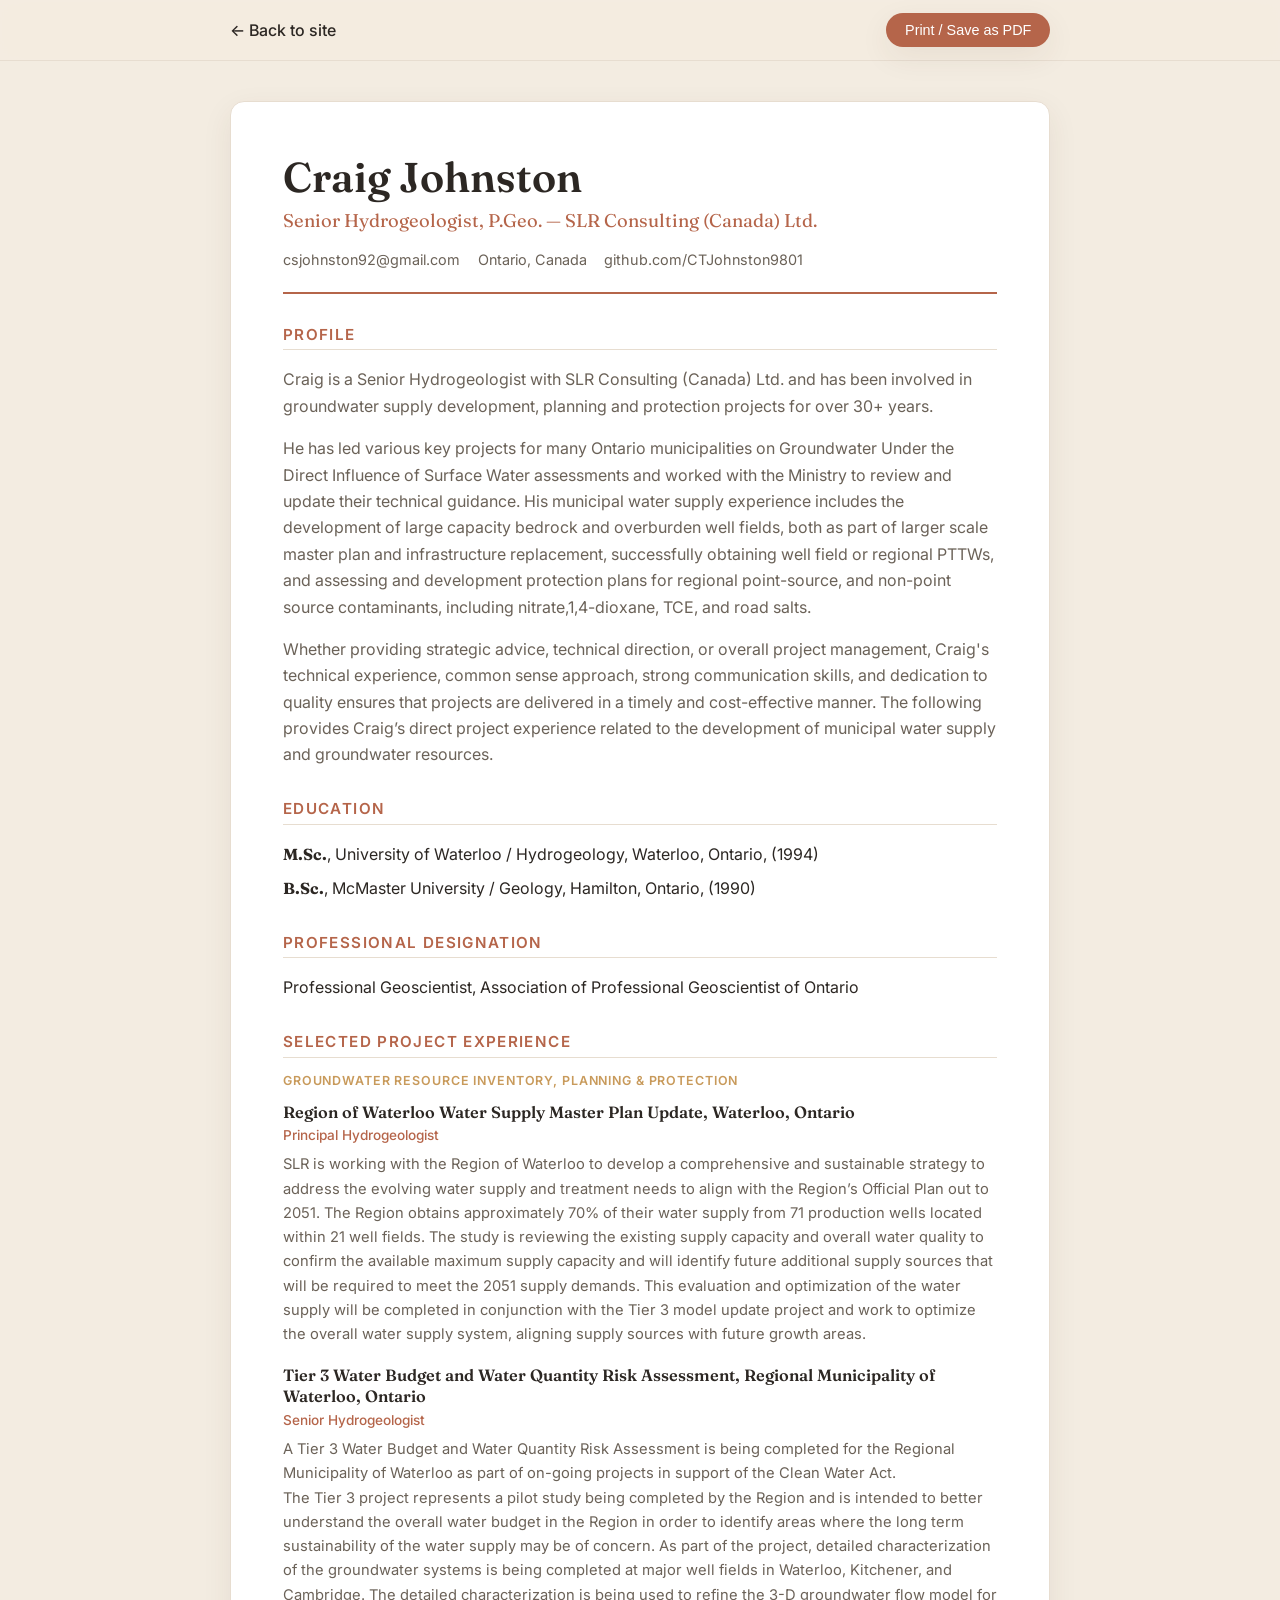
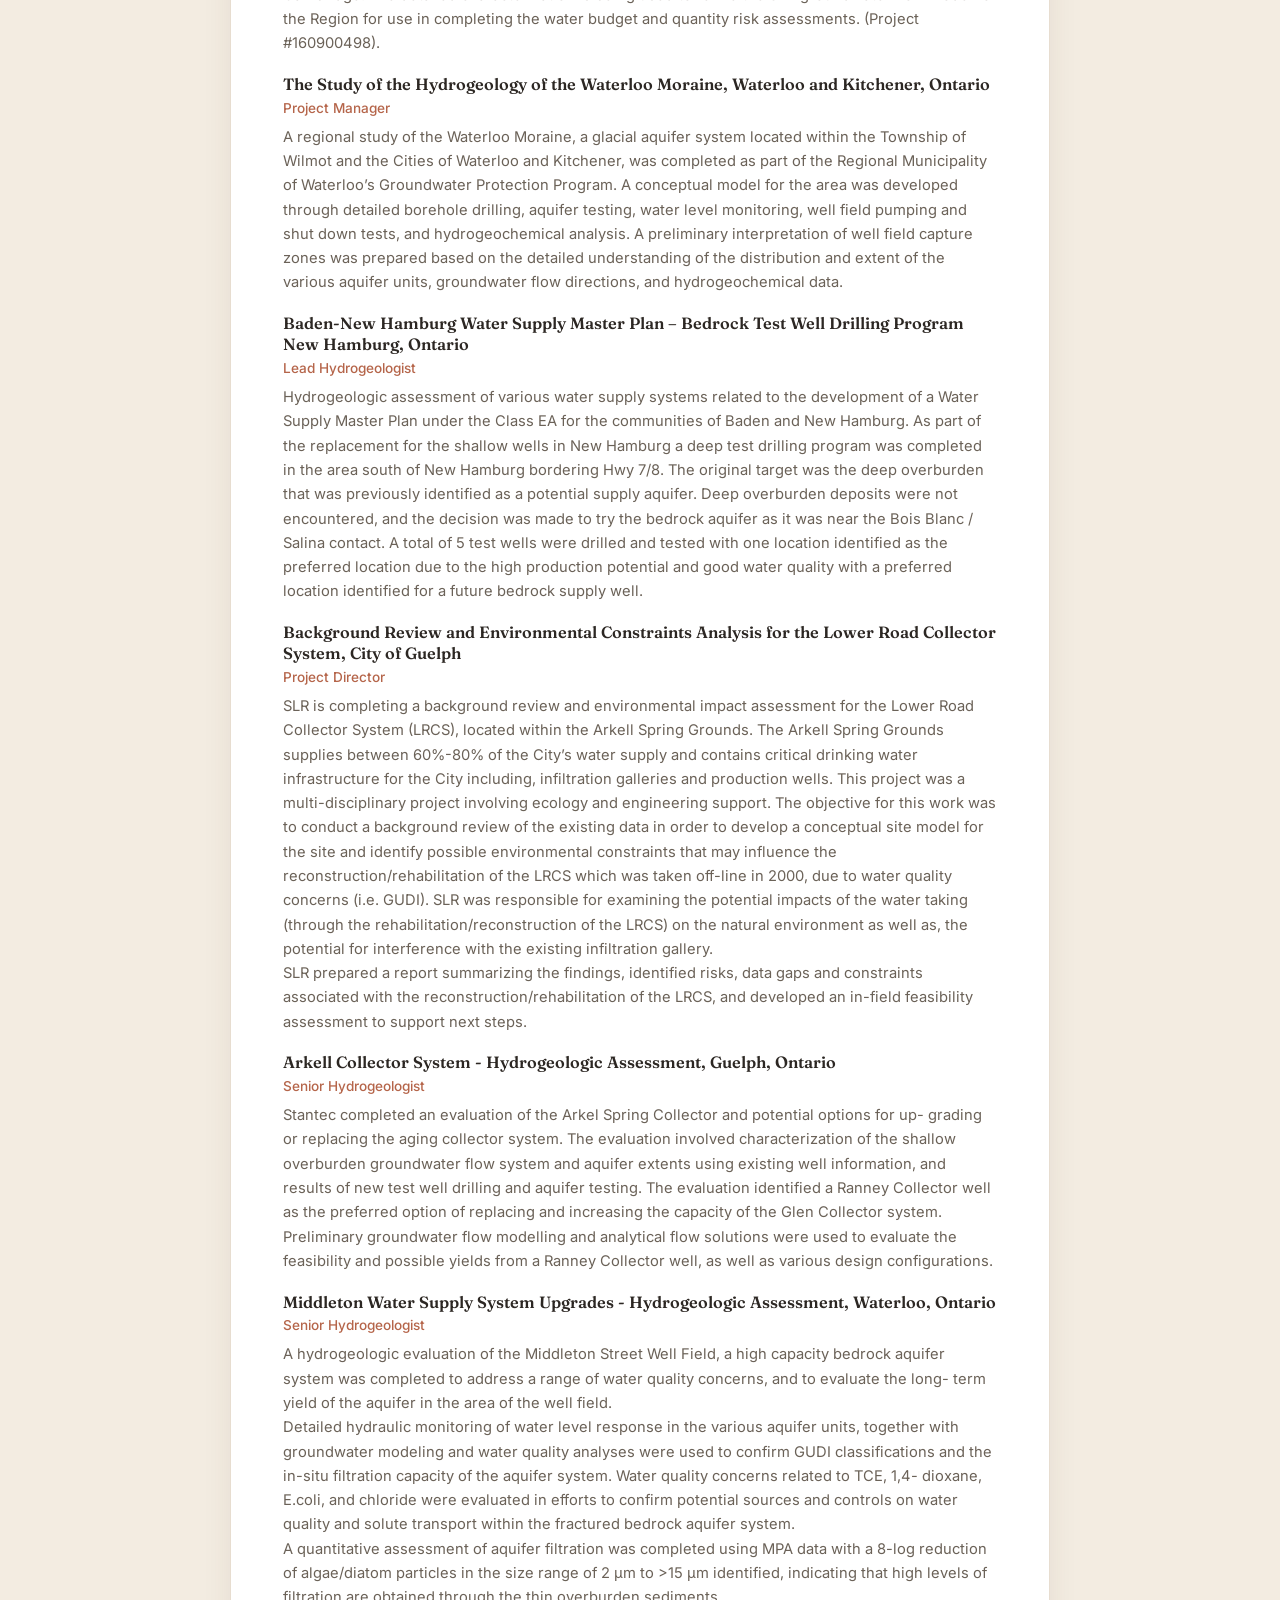
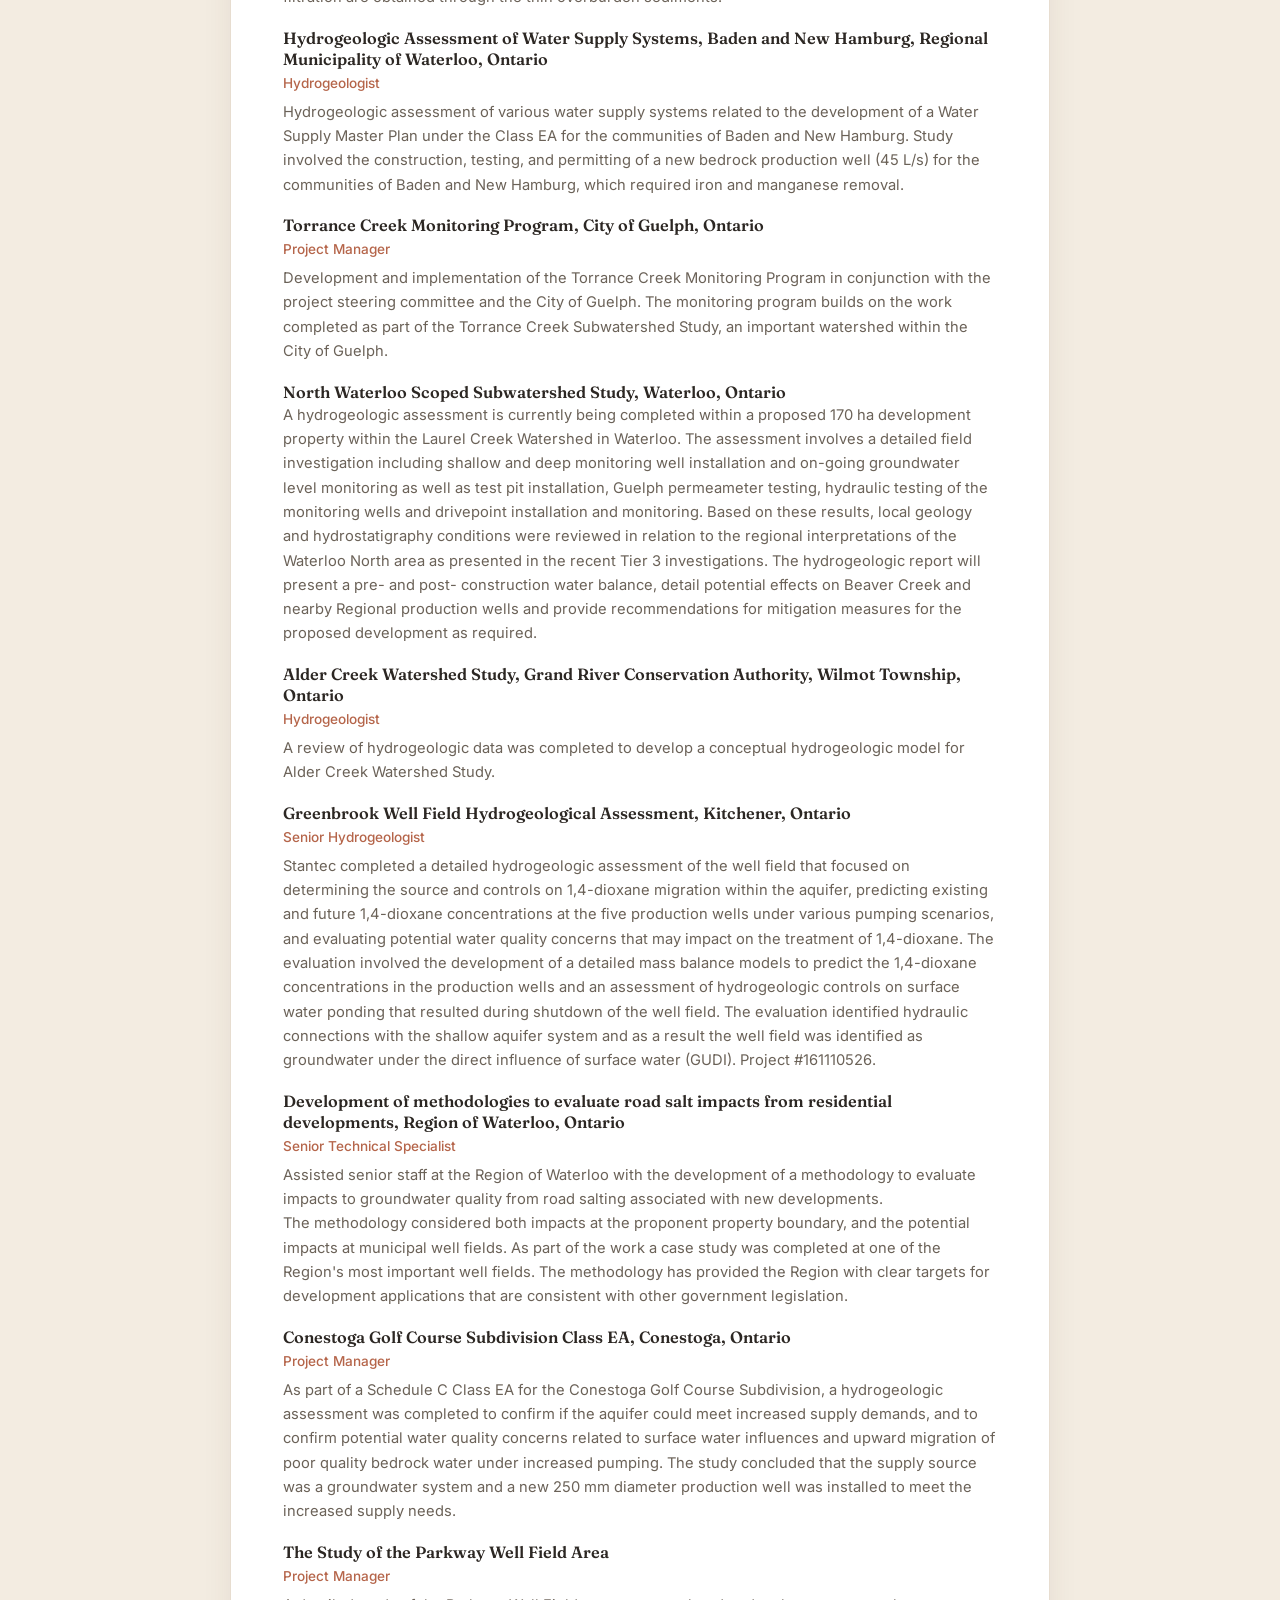
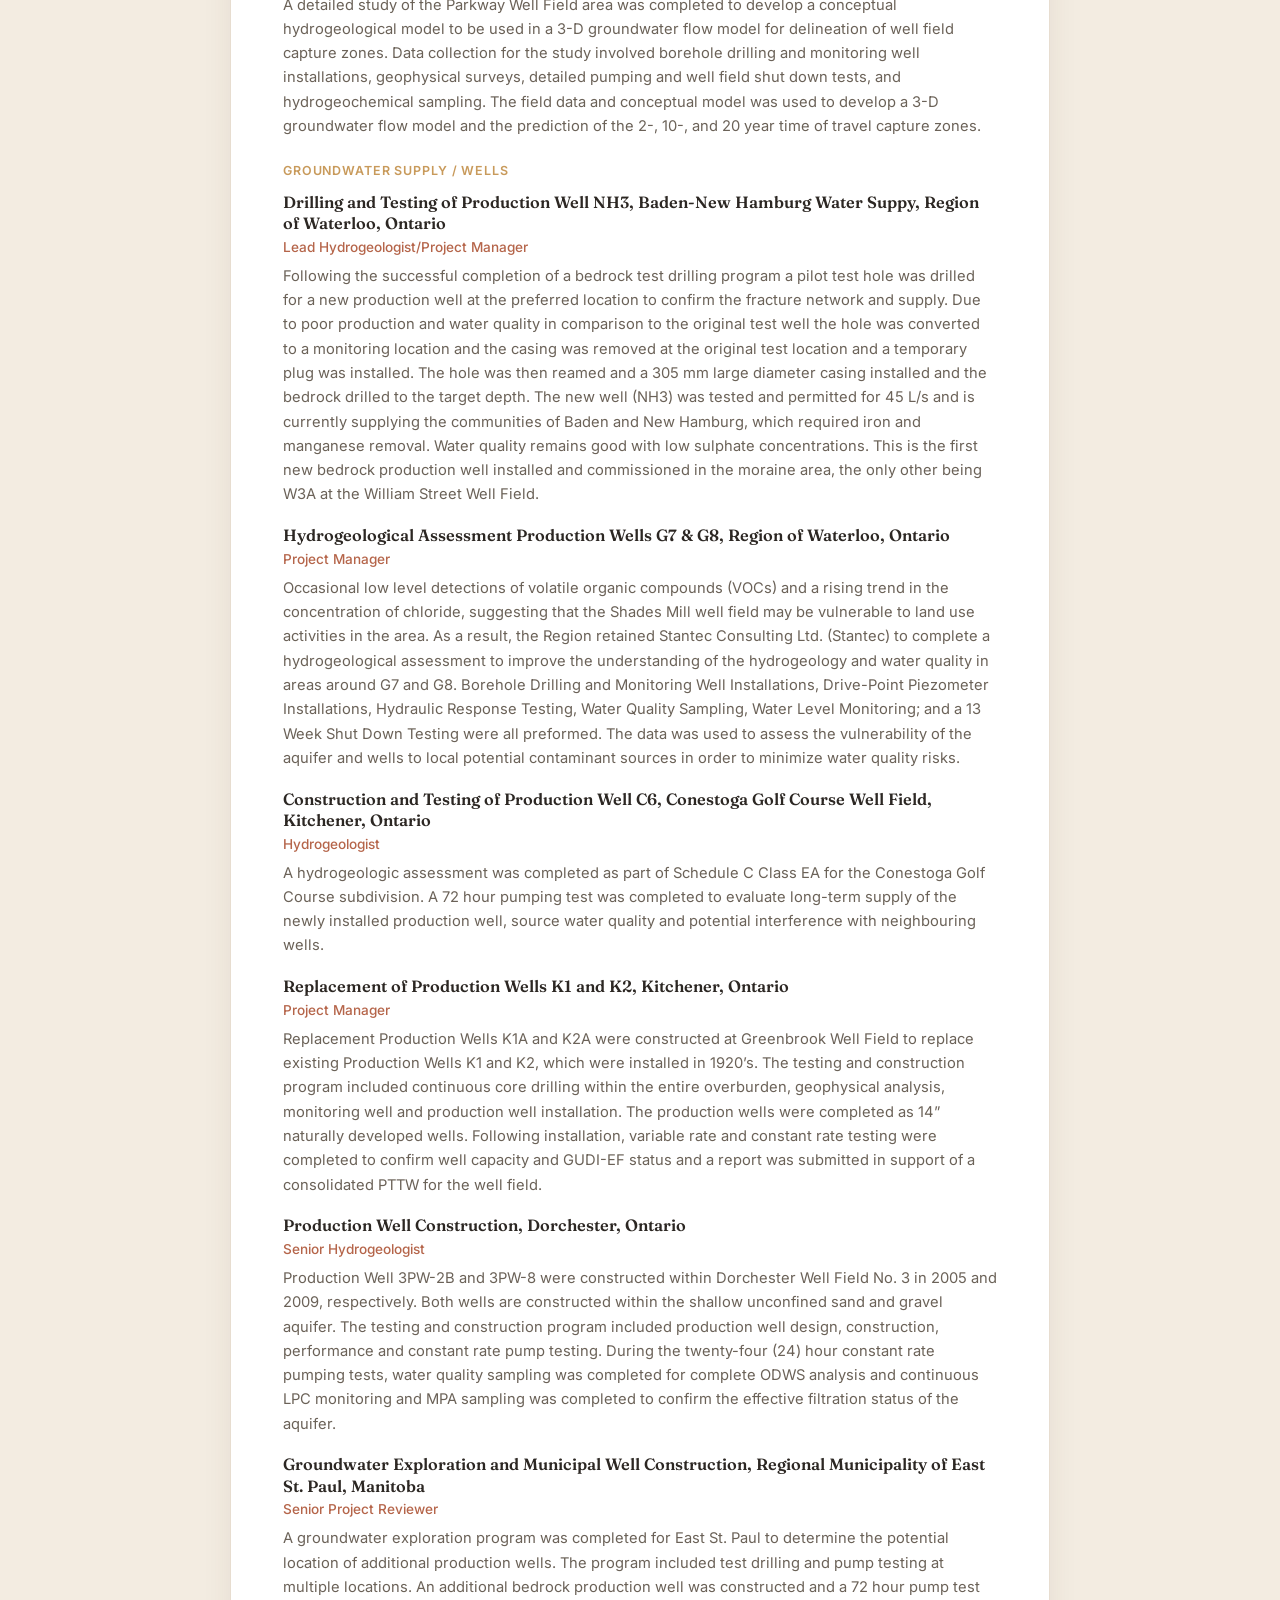
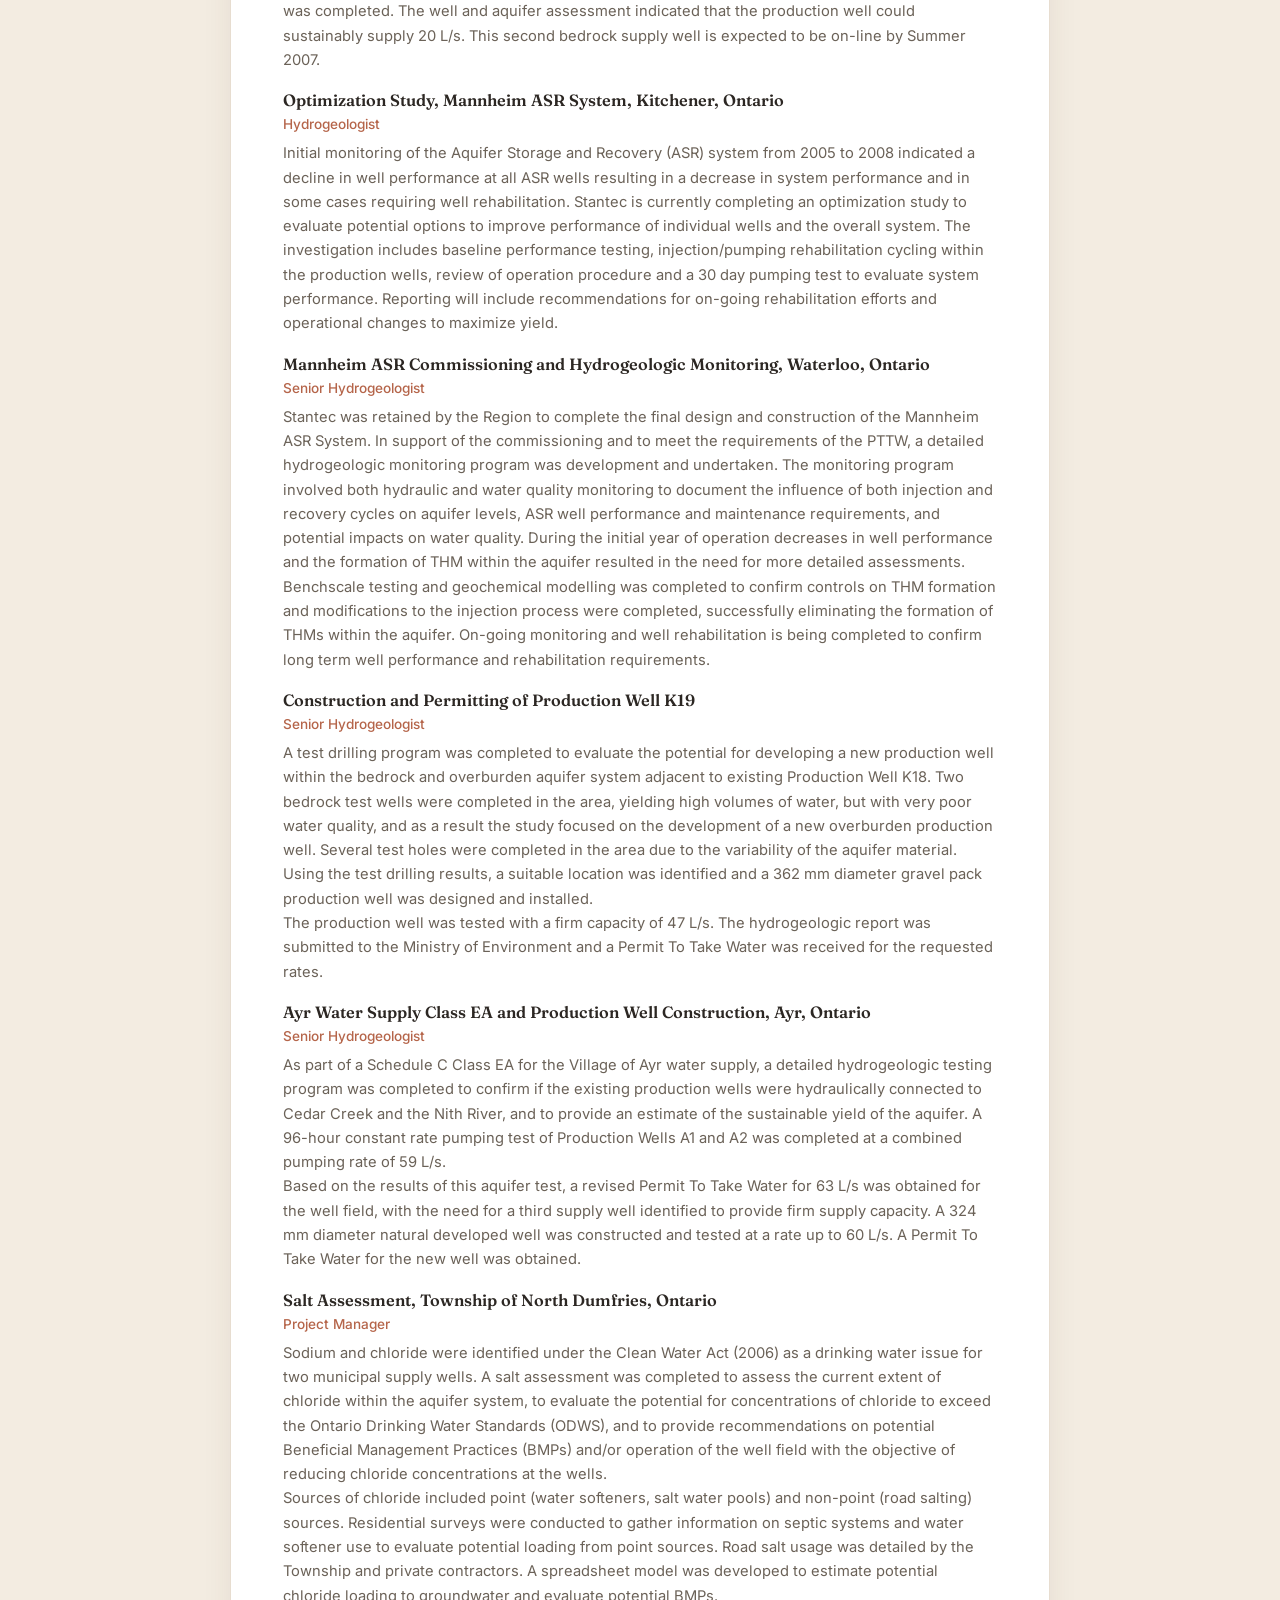
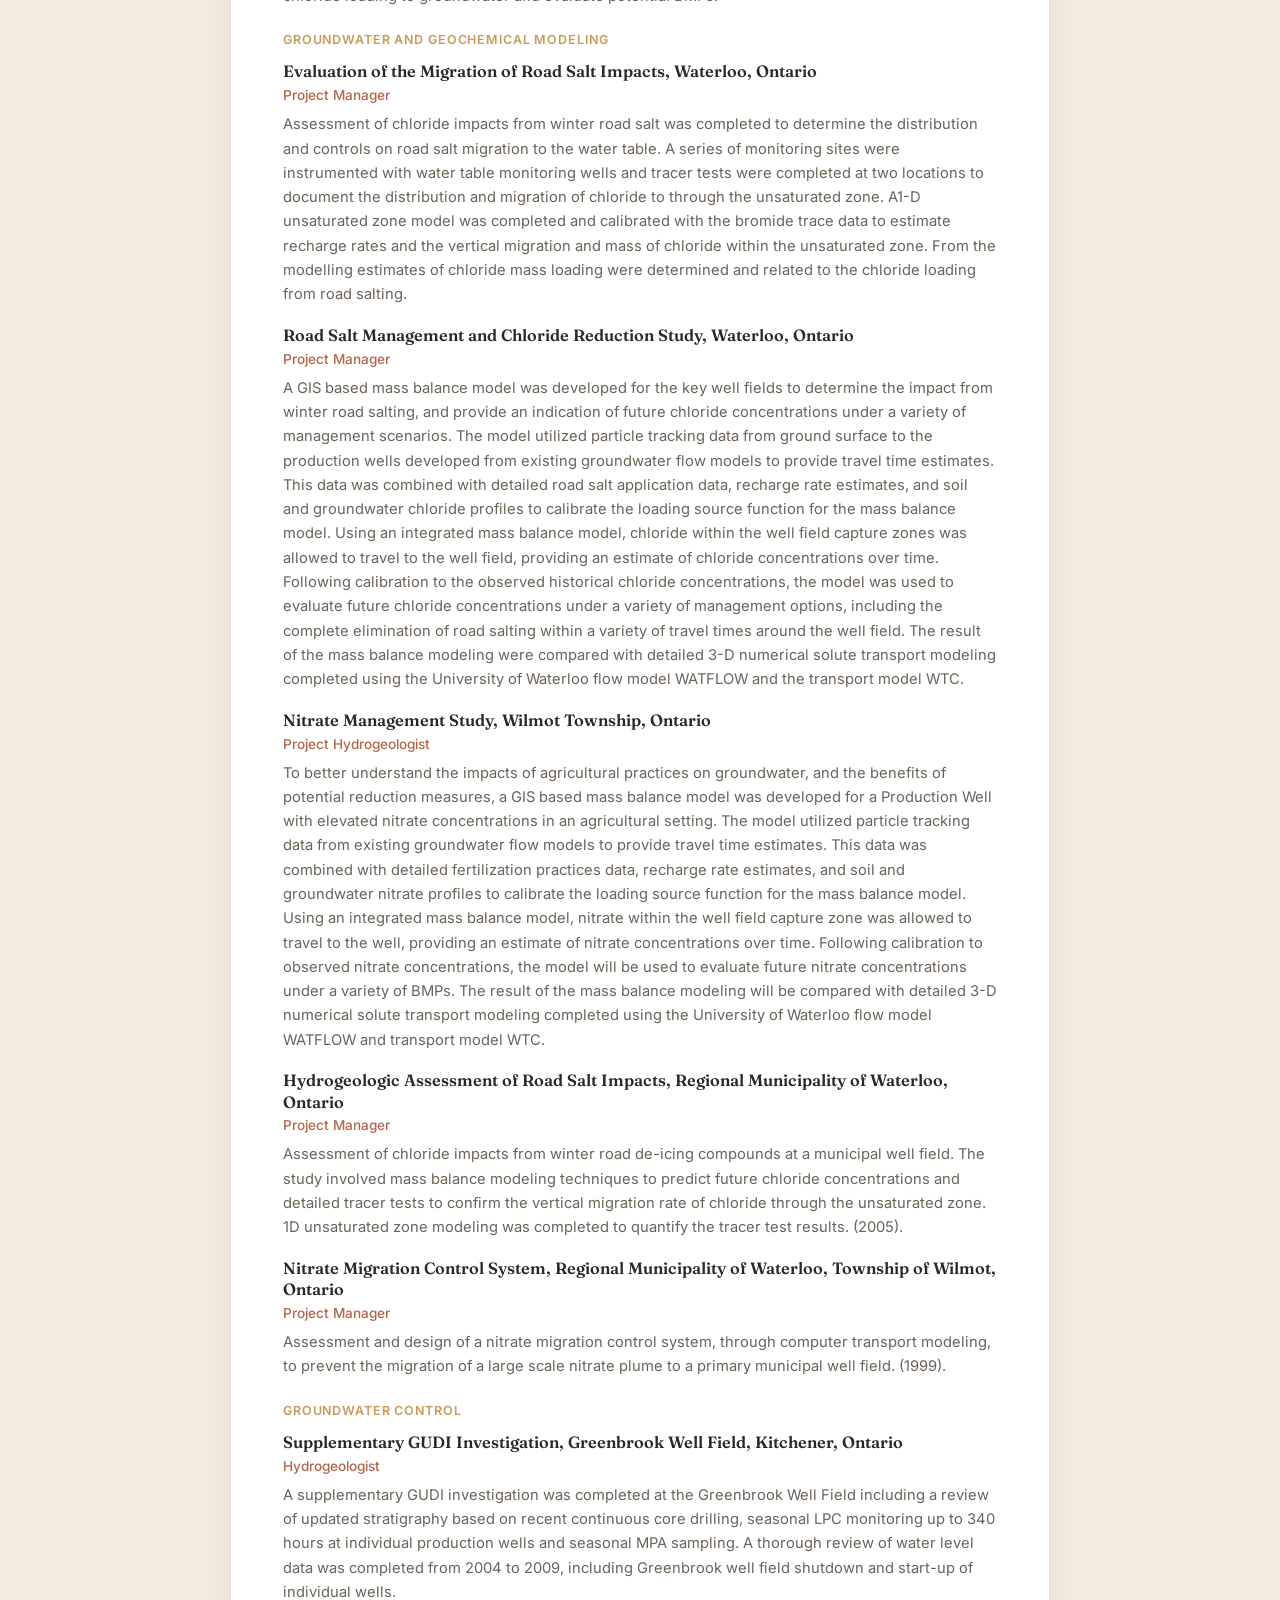
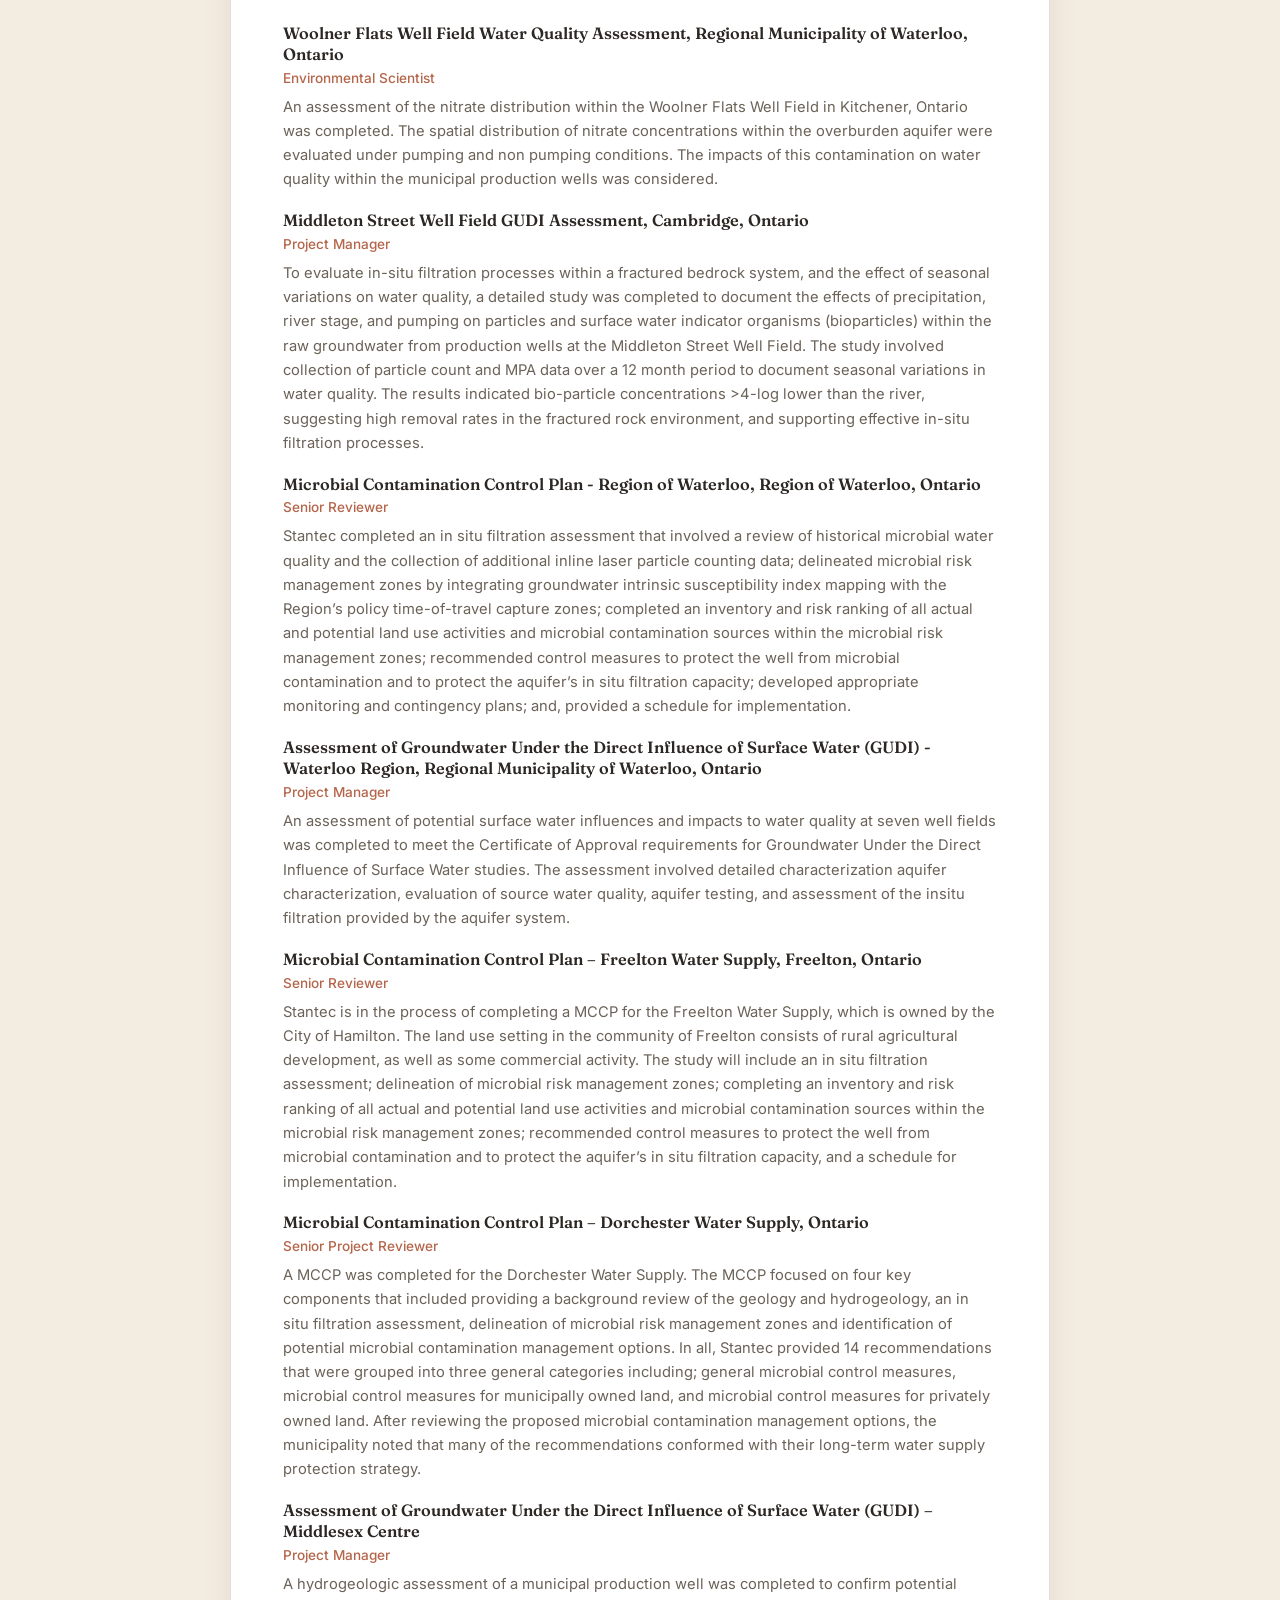
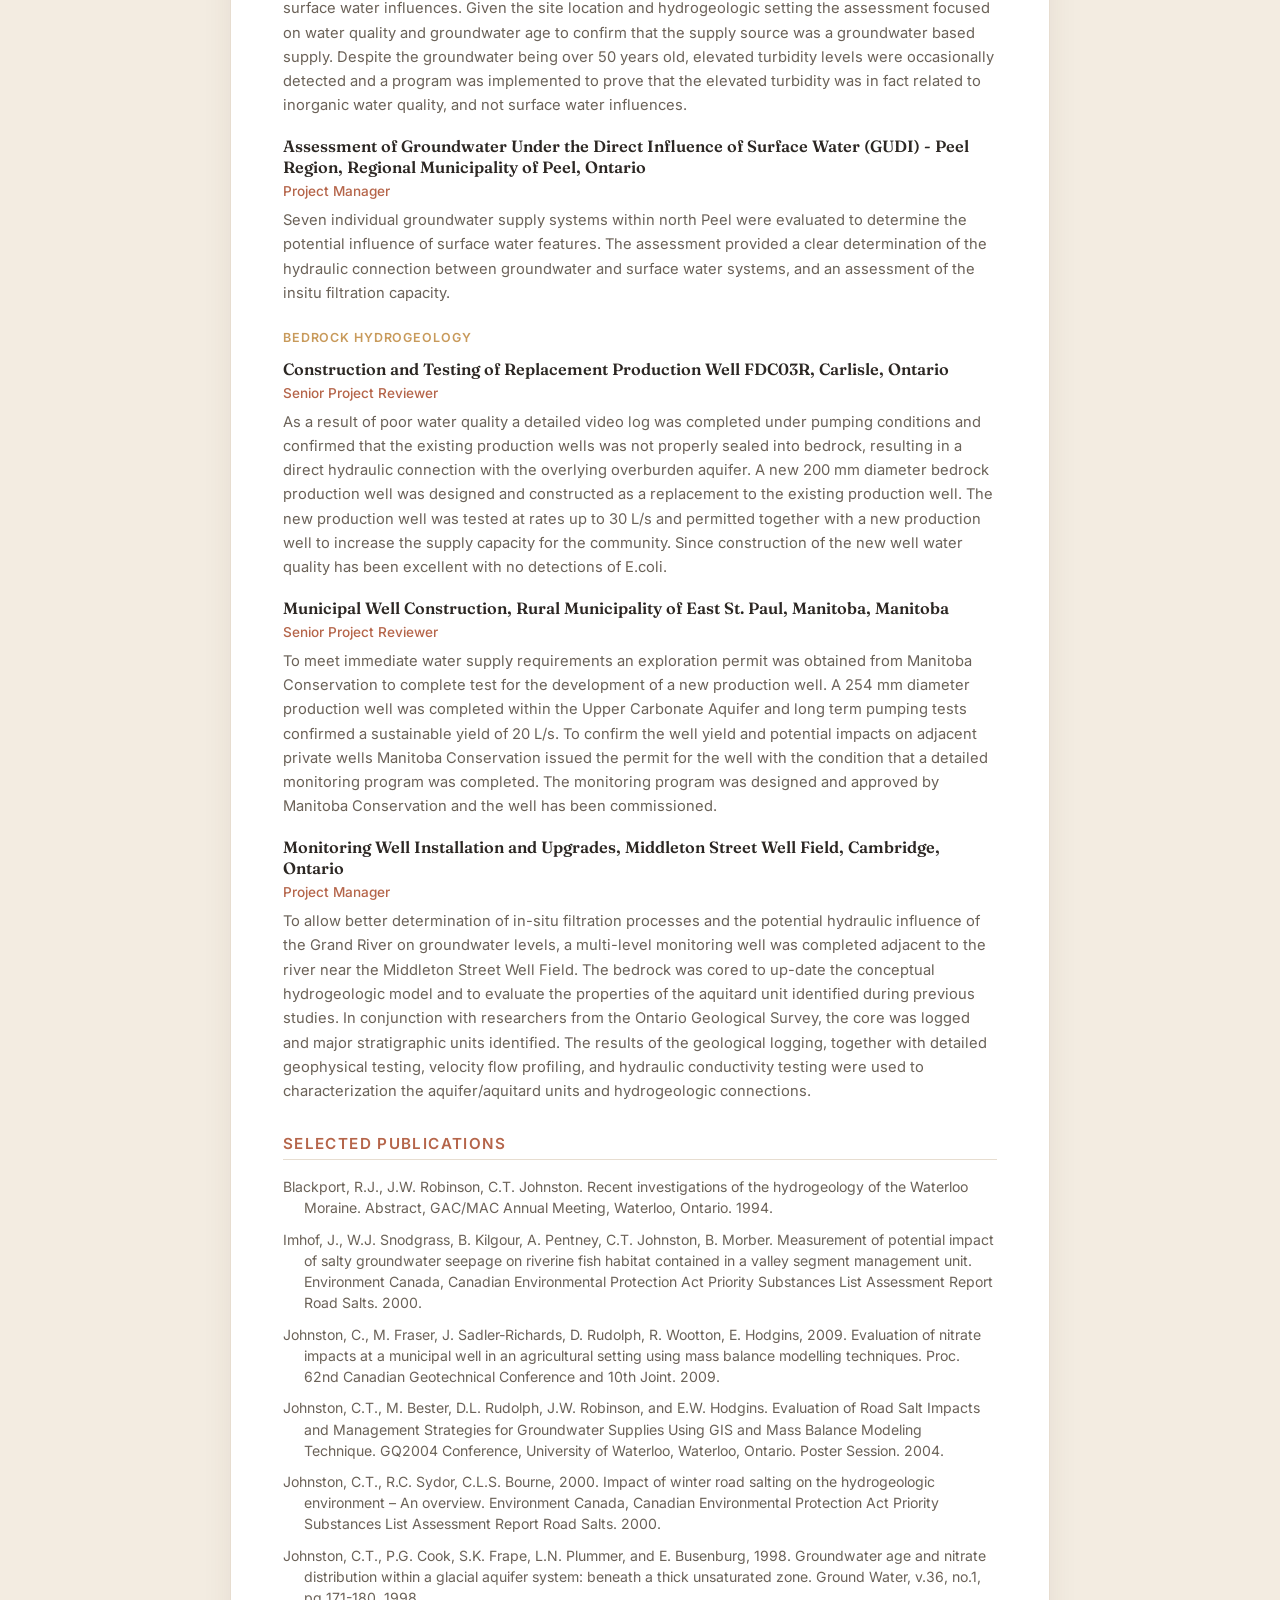
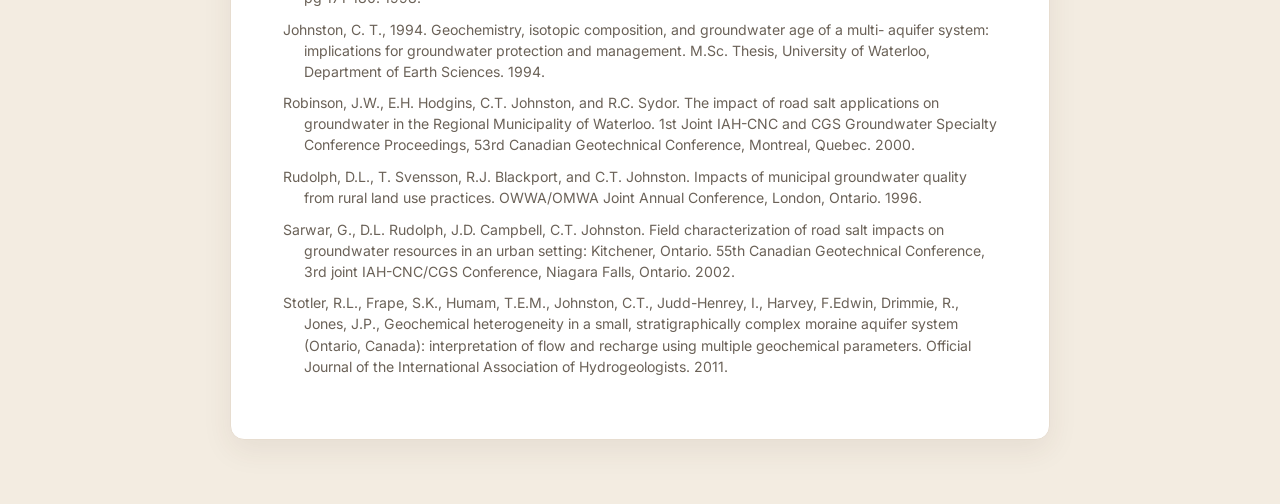
==== resume.html @ 78db6467 "Add styled résumé page and populate real CV content - Generate resume.html from CV (43 projects, edu" ====
<!DOCTYPE html>
<html lang="en">
<head>
  <meta charset="UTF-8" />
  <meta name="viewport" content="width=device-width, initial-scale=1.0" />
  <title>Craig Johnston — Résumé</title>
  <meta name="description" content="Résumé of Craig Johnston, Senior Hydrogeologist (P.Geo.) at SLR Consulting (Canada) Ltd." />
  <link rel="icon" href="favicon.svg" type="image/svg+xml" />
  <link rel="preconnect" href="https://fonts.googleapis.com" />
  <link rel="preconnect" href="https://fonts.gstatic.com" crossorigin />
  <link href="https://fonts.googleapis.com/css2?family=Fraunces:opsz,wght@9..144,400;9..144,500;9..144,600&family=Inter:wght@400;500;600&display=swap" rel="stylesheet" />
  <link rel="stylesheet" href="styles.css" />
  <link rel="stylesheet" href="resume.css" />
</head>
<body>
  <div class="toolbar no-print">
    <div class="container">
      <a href="index.html" class="back">&larr; Back to site</a>
      <button class="btn btn-primary btn-sm" onclick="window.print()">Print / Save as PDF</button>
    </div>
  </div>

  <article class="resume">
    <header class="resume-header">
      <h1>Craig Johnston</h1>
      <p class="resume-title">Senior Hydrogeologist, P.Geo. — SLR Consulting (Canada) Ltd.</p>
      <p class="resume-contact">
        <a href="mailto:csjohnston92@gmail.com">csjohnston92@gmail.com</a>
        <span>Ontario, Canada</span>
        <a href="https://github.com/CTJohnston9801" target="_blank" rel="noopener">github.com/CTJohnston9801</a>
      </p>
    </header>
    <section class="summary">
      <h2>Profile</h2>
      <p>Craig is a Senior Hydrogeologist with SLR Consulting (Canada) Ltd. and has been involved in groundwater supply development, planning and protection projects for over 30+ years.</p>
      <p>He has led various key projects for many Ontario municipalities on Groundwater Under the Direct Influence of Surface Water assessments and worked with the Ministry to review and update their technical guidance. His municipal water supply experience includes the development of large capacity bedrock and overburden well fields, both as part of larger scale master plan and infrastructure replacement, successfully obtaining well field or regional PTTWs, and assessing and development protection plans for regional point-source, and non-point source contaminants, including nitrate,1,4-dioxane, TCE, and road salts.</p>
      <p>Whether providing strategic advice, technical direction, or overall project management, Craig&#x27;s technical experience, common sense approach, strong communication skills, and dedication to quality ensures that projects are delivered in a timely and cost-effective manner. The following provides Craig’s direct project experience related to the development of municipal water supply and groundwater resources.</p>
    </section>
    <section class="education">
      <h2>Education</h2>
      <p class="edu-item"><strong>M.Sc.</strong>, University of Waterloo / Hydrogeology, Waterloo, Ontario, (1994)</p>
      <p class="edu-item"><strong>B.Sc.</strong>, McMaster University / Geology, Hamilton, Ontario, (1990)</p>
    </section>
    <section class="memberships">
      <h2>Professional Designation</h2>
      <p class="edu-item">Professional Geoscientist, Association of Professional Geoscientist of Ontario</p>
    </section>
    <section class="experience">
      <h2>Selected Project Experience</h2>
      <div class="proj-group">
        <h3>Groundwater Resource Inventory, Planning &amp; Protection</h3>
        <div class="project">
          <h4>Region of Waterloo Water Supply Master Plan Update, Waterloo, Ontario</h4>
          <p class="role">Principal Hydrogeologist</p>
          <p>SLR is working with the Region of Waterloo to develop a comprehensive and sustainable strategy to address the evolving water supply and treatment needs to align with the Region’s Official Plan out to 2051. The Region obtains approximately 70% of their water supply from 71 production wells located within 21 well fields. The study is reviewing the existing supply capacity and overall water quality to confirm the available maximum supply capacity and will identify future additional supply sources that will be required to meet the 2051 supply demands. This evaluation and optimization of the water supply will be completed in conjunction with the Tier 3 model update project and work to optimize the overall water supply system, aligning supply sources with future growth areas.</p>
        </div>
        <div class="project">
          <h4>Tier 3 Water Budget and Water Quantity Risk Assessment, Regional Municipality of Waterloo, Ontario</h4>
          <p class="role">Senior Hydrogeologist</p>
          <p>A Tier 3 Water Budget and Water Quantity Risk Assessment is being completed for the Regional Municipality of Waterloo as part of on-going projects in support of the Clean Water Act.</p>
          <p>The Tier 3 project represents a pilot study being completed by the Region and is intended to better understand the overall water budget in the Region in order to identify areas where the long term sustainability of the water supply may be of concern. As part of the project, detailed characterization of the groundwater systems is being completed at major well fields in Waterloo, Kitchener, and Cambridge. The detailed characterization is being used to refine the 3-D groundwater flow model for the Region for use in completing the water budget and quantity risk assessments. (Project #160900498).</p>
        </div>
        <div class="project">
          <h4>The Study of the Hydrogeology of the Waterloo Moraine, Waterloo and Kitchener, Ontario</h4>
          <p class="role">Project Manager</p>
          <p>A regional study of the Waterloo Moraine, a glacial aquifer system located within the Township of Wilmot and the Cities of Waterloo and Kitchener, was completed as part of the Regional Municipality of Waterloo’s Groundwater Protection Program. A conceptual model for the area was developed through detailed borehole drilling, aquifer testing, water level monitoring, well field pumping and shut down tests, and hydrogeochemical analysis. A preliminary interpretation of well field capture zones was prepared based on the detailed understanding of the distribution and extent of the various aquifer units, groundwater flow directions, and hydrogeochemical data.</p>
        </div>
        <div class="project">
          <h4>Baden-New Hamburg Water Supply Master Plan – Bedrock Test Well Drilling Program New Hamburg, Ontario</h4>
          <p class="role">Lead Hydrogeologist</p>
          <p>Hydrogeologic assessment of various water supply systems related to the development of a Water Supply Master Plan under the Class EA for the communities of Baden and New Hamburg. As part of the replacement for the shallow wells in New Hamburg a deep test drilling program was completed in the area south of New Hamburg bordering Hwy 7/8. The original target was the deep overburden that was previously identified as a potential supply aquifer. Deep overburden deposits were not encountered, and the decision was made to try the bedrock aquifer as it was near the Bois Blanc / Salina contact. A total of 5 test wells were drilled and tested with one location identified as the preferred location due to the high production potential and good water quality with a preferred location identified for a future bedrock supply well.</p>
        </div>
        <div class="project">
          <h4>Background Review and Environmental Constraints Analysis for the Lower Road Collector System, City of Guelph</h4>
          <p class="role">Project Director</p>
          <p>SLR is completing a background review and environmental impact assessment for the Lower Road Collector System (LRCS), located within the Arkell Spring Grounds. The Arkell Spring Grounds supplies between 60%-80% of the City’s water supply and contains critical drinking water infrastructure for the City including, infiltration galleries and production wells. This project was a multi-disciplinary project involving ecology and engineering support. The objective for this work was to conduct a background review of the existing data in order to develop a conceptual site model for the site and identify possible environmental constraints that may influence the reconstruction/rehabilitation of the LRCS which was taken off-line in 2000, due to water quality concerns (i.e. GUDI). SLR was responsible for examining the potential impacts of the water taking (through the rehabilitation/reconstruction of the LRCS) on the natural environment as well as, the potential for interference with the existing infiltration gallery.</p>
          <p>SLR prepared a report summarizing the findings, identified risks, data gaps and constraints associated with the reconstruction/rehabilitation of the LRCS, and developed an in-field feasibility assessment to support next steps.</p>
        </div>
        <div class="project">
          <h4>Arkell Collector System - Hydrogeologic Assessment, Guelph, Ontario</h4>
          <p class="role">Senior Hydrogeologist</p>
          <p>Stantec completed an evaluation of the Arkel Spring Collector and potential options for up- grading or replacing the aging collector system. The evaluation involved characterization of the shallow overburden groundwater flow system and aquifer extents using existing well information, and results of new test well drilling and aquifer testing. The evaluation identified a Ranney Collector well as the preferred option of replacing and increasing the capacity of the Glen Collector system. Preliminary groundwater flow modelling and analytical flow solutions were used to evaluate the feasibility and possible yields from a Ranney Collector well, as well as various design configurations.</p>
        </div>
        <div class="project">
          <h4>Middleton Water Supply System Upgrades - Hydrogeologic Assessment, Waterloo, Ontario</h4>
          <p class="role">Senior Hydrogeologist</p>
          <p>A hydrogeologic evaluation of the Middleton Street Well Field, a high capacity bedrock aquifer system was completed to address a range of water quality concerns, and to evaluate the long- term yield of the aquifer in the area of the well field.</p>
          <p>Detailed hydraulic monitoring of water level response in the various aquifer units, together with groundwater modeling and water quality analyses were used to confirm GUDI classifications and the in-situ filtration capacity of the aquifer system. Water quality concerns related to TCE, 1,4- dioxane, E.coli, and chloride were evaluated in efforts to confirm potential sources and controls on water quality and solute transport within the fractured bedrock aquifer system.</p>
          <p>A quantitative assessment of aquifer filtration was completed using MPA data with a 8-log reduction of algae/diatom particles in the size range of 2 µm to &gt;15 µm identified, indicating that high levels of filtration are obtained through the thin overburden sediments.</p>
        </div>
        <div class="project">
          <h4>Hydrogeologic Assessment of Water Supply Systems, Baden and New Hamburg, Regional Municipality of Waterloo, Ontario</h4>
          <p class="role">Hydrogeologist</p>
          <p>Hydrogeologic assessment of various water supply systems related to the development of a Water Supply Master Plan under the Class EA for the communities of Baden and New Hamburg. Study involved the construction, testing, and permitting of a new bedrock production well (45 L/s) for the communities of Baden and New Hamburg, which required iron and manganese removal.</p>
        </div>
        <div class="project">
          <h4>Torrance Creek Monitoring Program, City of Guelph, Ontario</h4>
          <p class="role">Project Manager</p>
          <p>Development and implementation of the Torrance Creek Monitoring Program in conjunction with the project steering committee and the City of Guelph. The monitoring program builds on the work completed as part of the Torrance Creek Subwatershed Study, an important watershed within the City of Guelph.</p>
        </div>
        <div class="project">
          <h4>North Waterloo Scoped Subwatershed Study, Waterloo, Ontario</h4>
          <p>A hydrogeologic assessment is currently being completed within a proposed 170 ha development property within the Laurel Creek Watershed in Waterloo. The assessment involves a detailed field investigation including shallow and deep monitoring well installation and on-going groundwater level monitoring as well as test pit installation, Guelph permeameter testing, hydraulic testing of the monitoring wells and drivepoint installation and monitoring. Based on these results, local geology and hydrostatigraphy conditions were reviewed in relation to the regional interpretations of the Waterloo North area as presented in the recent Tier 3 investigations. The hydrogeologic report will present a pre- and post- construction water balance, detail potential effects on Beaver Creek and nearby Regional production wells and provide recommendations for mitigation measures for the proposed development as required.</p>
        </div>
        <div class="project">
          <h4>Alder Creek Watershed Study, Grand River Conservation Authority, Wilmot Township, Ontario</h4>
          <p class="role">Hydrogeologist</p>
          <p>A review of hydrogeologic data was completed to develop a conceptual hydrogeologic model for Alder Creek Watershed Study.</p>
        </div>
        <div class="project">
          <h4>Greenbrook Well Field Hydrogeological Assessment, Kitchener, Ontario</h4>
          <p class="role">Senior Hydrogeologist</p>
          <p>Stantec completed a detailed hydrogeologic assessment of the well field that focused on determining the source and controls on 1,4-dioxane migration within the aquifer, predicting existing and future 1,4-dioxane concentrations at the five production wells under various pumping scenarios, and evaluating potential water quality concerns that may impact on the treatment of 1,4-dioxane. The evaluation involved the development of a detailed mass balance models to predict the 1,4-dioxane concentrations in the production wells and an assessment of hydrogeologic controls on surface water ponding that resulted during shutdown of the well field. The evaluation identified hydraulic connections with the shallow aquifer system and as a result the well field was identified as groundwater under the direct influence of surface water (GUDI). Project #161110526.</p>
        </div>
        <div class="project">
          <h4>Development of methodologies to evaluate road salt impacts from residential developments, Region of Waterloo, Ontario</h4>
          <p class="role">Senior Technical Specialist</p>
          <p>Assisted senior staff at the Region of Waterloo with the development of a methodology to evaluate impacts to groundwater quality from road salting associated with new developments.</p>
          <p>The methodology considered both impacts at the proponent property boundary, and the potential impacts at municipal well fields. As part of the work a case study was completed at one of the Region&#x27;s most important well fields. The methodology has provided the Region with clear targets for development applications that are consistent with other government legislation.</p>
        </div>
        <div class="project">
          <h4>Conestoga Golf Course Subdivision Class EA, Conestoga, Ontario</h4>
          <p class="role">Project Manager</p>
          <p>As part of a Schedule C Class EA for the Conestoga Golf Course Subdivision, a hydrogeologic assessment was completed to confirm if the aquifer could meet increased supply demands, and to confirm potential water quality concerns related to surface water influences and upward migration of poor quality bedrock water under increased pumping. The study concluded that the supply source was a groundwater system and a new 250 mm diameter production well was installed to meet the increased supply needs.</p>
        </div>
        <div class="project">
          <h4>The Study of the Parkway Well Field Area</h4>
          <p class="role">Project Manager</p>
          <p>A detailed study of the Parkway Well Field area was completed to develop a conceptual hydrogeological model to be used in a 3-D groundwater flow model for delineation of well field capture zones. Data collection for the study involved borehole drilling and monitoring well installations, geophysical surveys, detailed pumping and well field shut down tests, and hydrogeochemical sampling. The field data and conceptual model was used to develop a 3-D groundwater flow model and the prediction of the 2-, 10-, and 20 year time of travel capture zones.</p>
        </div>
      </div>
      <div class="proj-group">
        <h3>Groundwater Supply / Wells</h3>
        <div class="project">
          <h4>Drilling and Testing of Production Well NH3, Baden-New Hamburg Water Suppy, Region of Waterloo, Ontario</h4>
          <p class="role">Lead Hydrogeologist/Project Manager</p>
          <p>Following the successful completion of a bedrock test drilling program a pilot test hole was drilled for a new production well at the preferred location to confirm the fracture network and supply. Due to poor production and water quality in comparison to the original test well the hole was converted to a monitoring location and the casing was removed at the original test location and a temporary plug was installed. The hole was then reamed and a 305 mm large diameter casing installed and the bedrock drilled to the target depth. The new well (NH3) was tested and permitted for 45 L/s and is currently supplying the communities of Baden and New Hamburg, which required iron and manganese removal. Water quality remains good with low sulphate concentrations. This is the first new bedrock production well installed and commissioned in the moraine area, the only other being W3A at the William Street Well Field.</p>
        </div>
        <div class="project">
          <h4>Hydrogeological Assessment Production Wells G7 &amp; G8, Region of Waterloo, Ontario</h4>
          <p class="role">Project Manager</p>
          <p>Occasional low level detections of volatile organic compounds (VOCs) and a rising trend in the concentration of chloride, suggesting that the Shades Mill well field may be vulnerable to land use activities in the area. As a result, the Region retained Stantec Consulting Ltd. (Stantec) to complete a hydrogeological assessment to improve the understanding of the hydrogeology and water quality in areas around G7 and G8. Borehole Drilling and Monitoring Well Installations, Drive-Point Piezometer Installations, Hydraulic Response Testing, Water Quality Sampling, Water Level Monitoring; and a 13 Week Shut Down Testing were all preformed. The data was used to assess the vulnerability of the aquifer and wells to local potential contaminant sources in order to minimize water quality risks.</p>
        </div>
        <div class="project">
          <h4>Construction and Testing of Production Well C6, Conestoga Golf Course Well Field, Kitchener, Ontario</h4>
          <p class="role">Hydrogeologist</p>
          <p>A hydrogeologic assessment was completed as part of Schedule C Class EA for the Conestoga Golf Course subdivision. A 72 hour pumping test was completed to evaluate long-term supply of the newly installed production well, source water quality and potential interference with neighbouring wells.</p>
        </div>
        <div class="project">
          <h4>Replacement of Production Wells K1 and K2, Kitchener, Ontario</h4>
          <p class="role">Project Manager</p>
          <p>Replacement Production Wells K1A and K2A were constructed at Greenbrook Well Field to replace existing Production Wells K1 and K2, which were installed in 1920’s. The testing and construction program included continuous core drilling within the entire overburden, geophysical analysis, monitoring well and production well installation. The production wells were completed as 14” naturally developed wells. Following installation, variable rate and constant rate testing were completed to confirm well capacity and GUDI-EF status and a report was submitted in support of a consolidated PTTW for the well field.</p>
        </div>
        <div class="project">
          <h4>Production Well Construction, Dorchester, Ontario</h4>
          <p class="role">Senior Hydrogeologist</p>
          <p>Production Well 3PW-2B and 3PW-8 were constructed within Dorchester Well Field No. 3 in 2005 and 2009, respectively. Both wells are constructed within the shallow unconfined sand and gravel aquifer. The testing and construction program included production well design, construction, performance and constant rate pump testing. During the twenty-four (24) hour constant rate pumping tests, water quality sampling was completed for complete ODWS analysis and continuous LPC monitoring and MPA sampling was completed to confirm the effective filtration status of the aquifer.</p>
        </div>
        <div class="project">
          <h4>Groundwater Exploration and Municipal Well Construction, Regional Municipality of East St. Paul, Manitoba</h4>
          <p class="role">Senior Project Reviewer</p>
          <p>A groundwater exploration program was completed for East St. Paul to determine the potential location of additional production wells. The program included test drilling and pump testing at multiple locations. An additional bedrock production well was constructed and a 72 hour pump test was completed. The well and aquifer assessment indicated that the production well could sustainably supply 20 L/s. This second bedrock supply well is expected to be on-line by Summer 2007.</p>
        </div>
        <div class="project">
          <h4>Optimization Study, Mannheim ASR System, Kitchener, Ontario</h4>
          <p class="role">Hydrogeologist</p>
          <p>Initial monitoring of the Aquifer Storage and Recovery (ASR) system from 2005 to 2008 indicated a decline in well performance at all ASR wells resulting in a decrease in system performance and in some cases requiring well rehabilitation. Stantec is currently completing an optimization study to evaluate potential options to improve performance of individual wells and the overall system. The investigation includes baseline performance testing, injection/pumping rehabilitation cycling within the production wells, review of operation procedure and a 30 day pumping test to evaluate system performance. Reporting will include recommendations for on-going rehabilitation efforts and operational changes to maximize yield.</p>
        </div>
        <div class="project">
          <h4>Mannheim ASR Commissioning and Hydrogeologic Monitoring, Waterloo, Ontario</h4>
          <p class="role">Senior Hydrogeologist</p>
          <p>Stantec was retained by the Region to complete the final design and construction of the Mannheim ASR System. In support of the commissioning and to meet the requirements of the PTTW, a detailed hydrogeologic monitoring program was development and undertaken. The monitoring program involved both hydraulic and water quality monitoring to document the influence of both injection and recovery cycles on aquifer levels, ASR well performance and maintenance requirements, and potential impacts on water quality. During the initial year of operation decreases in well performance and the formation of THM within the aquifer resulted in the need for more detailed assessments. Benchscale testing and geochemical modelling was completed to confirm controls on THM formation and modifications to the injection process were completed, successfully eliminating the formation of THMs within the aquifer. On-going monitoring and well rehabilitation is being completed to confirm long term well performance and rehabilitation requirements.</p>
        </div>
        <div class="project">
          <h4>Construction and Permitting of Production Well K19</h4>
          <p class="role">Senior Hydrogeologist</p>
          <p>A test drilling program was completed to evaluate the potential for developing a new production well within the bedrock and overburden aquifer system adjacent to existing Production Well K18. Two bedrock test wells were completed in the area, yielding high volumes of water, but with very poor water quality, and as a result the study focused on the development of a new overburden production well. Several test holes were completed in the area due to the variability of the aquifer material. Using the test drilling results, a suitable location was identified and a 362 mm diameter gravel pack production well was designed and installed.</p>
          <p>The production well was tested with a firm capacity of 47 L/s. The hydrogeologic report was submitted to the Ministry of Environment and a Permit To Take Water was received for the requested rates.</p>
        </div>
        <div class="project">
          <h4>Ayr Water Supply Class EA and Production Well Construction, Ayr, Ontario</h4>
          <p class="role">Senior Hydrogeologist</p>
          <p>As part of a Schedule C Class EA for the Village of Ayr water supply, a detailed hydrogeologic testing program was completed to confirm if the existing production wells were hydraulically connected to Cedar Creek and the Nith River, and to provide an estimate of the sustainable yield of the aquifer. A 96-hour constant rate pumping test of Production Wells A1 and A2 was completed at a combined pumping rate of 59 L/s.</p>
          <p>Based on the results of this aquifer test, a revised Permit To Take Water for 63 L/s was obtained for the well field, with the need for a third supply well identified to provide firm supply capacity. A 324 mm diameter natural developed well was constructed and tested at a rate up to 60 L/s. A Permit To Take Water for the new well was obtained.</p>
        </div>
        <div class="project">
          <h4>Salt Assessment, Township of North Dumfries, Ontario</h4>
          <p class="role">Project Manager</p>
          <p>Sodium and chloride were identified under the Clean Water Act (2006) as a drinking water issue for two municipal supply wells. A salt assessment was completed to assess the current extent of chloride within the aquifer system, to evaluate the potential for concentrations of chloride to exceed the Ontario Drinking Water Standards (ODWS), and to provide recommendations on potential Beneficial Management Practices (BMPs) and/or operation of the well field with the objective of reducing chloride concentrations at the wells.</p>
          <p>Sources of chloride included point (water softeners, salt water pools) and non-point (road salting) sources. Residential surveys were conducted to gather information on septic systems and water softener use to evaluate potential loading from point sources. Road salt usage was detailed by the Township and private contractors. A spreadsheet model was developed to estimate potential chloride loading to groundwater and evaluate potential BMPs.</p>
        </div>
      </div>
      <div class="proj-group">
        <h3>Groundwater and Geochemical Modeling</h3>
        <div class="project">
          <h4>Evaluation of the Migration of Road Salt Impacts, Waterloo, Ontario</h4>
          <p class="role">Project Manager</p>
          <p>Assessment of chloride impacts from winter road salt was completed to determine the distribution and controls on road salt migration to the water table. A series of monitoring sites were instrumented with water table monitoring wells and tracer tests were completed at two locations to document the distribution and migration of chloride to through the unsaturated zone. A1-D unsaturated zone model was completed and calibrated with the bromide trace data to estimate recharge rates and the vertical migration and mass of chloride within the unsaturated zone. From the modelling estimates of chloride mass loading were determined and related to the chloride loading from road salting.</p>
        </div>
        <div class="project">
          <h4>Road Salt Management and Chloride Reduction Study, Waterloo, Ontario</h4>
          <p class="role">Project Manager</p>
          <p>A GIS based mass balance model was developed for the key well fields to determine the impact from winter road salting, and provide an indication of future chloride concentrations under a variety of management scenarios. The model utilized particle tracking data from ground surface to the production wells developed from existing groundwater flow models to provide travel time estimates. This data was combined with detailed road salt application data, recharge rate estimates, and soil and groundwater chloride profiles to calibrate the loading source function for the mass balance model. Using an integrated mass balance model, chloride within the well field capture zones was allowed to travel to the well field, providing an estimate of chloride concentrations over time. Following calibration to the observed historical chloride concentrations, the model was used to evaluate future chloride concentrations under a variety of management options, including the complete elimination of road salting within a variety of travel times around the well field. The result of the mass balance modeling were compared with detailed 3-D numerical solute transport modeling completed using the University of Waterloo flow model WATFLOW and the transport model WTC.</p>
        </div>
        <div class="project">
          <h4>Nitrate Management Study, Wilmot Township, Ontario</h4>
          <p class="role">Project Hydrogeologist</p>
          <p>To better understand the impacts of agricultural practices on groundwater, and the benefits of potential reduction measures, a GIS based mass balance model was developed for a Production Well with elevated nitrate concentrations in an agricultural setting. The model utilized particle tracking data from existing groundwater flow models to provide travel time estimates. This data was combined with detailed fertilization practices data, recharge rate estimates, and soil and groundwater nitrate profiles to calibrate the loading source function for the mass balance model. Using an integrated mass balance model, nitrate within the well field capture zone was allowed to travel to the well, providing an estimate of nitrate concentrations over time. Following calibration to observed nitrate concentrations, the model will be used to evaluate future nitrate concentrations under a variety of BMPs. The result of the mass balance modeling will be compared with detailed 3-D numerical solute transport modeling completed using the University of Waterloo flow model WATFLOW and transport model WTC.</p>
        </div>
        <div class="project">
          <h4>Hydrogeologic Assessment of Road Salt Impacts, Regional Municipality of Waterloo, Ontario</h4>
          <p class="role">Project Manager</p>
          <p>Assessment of chloride impacts from winter road de-icing compounds at a municipal well field. The study involved mass balance modeling techniques to predict future chloride concentrations and detailed tracer tests to confirm the vertical migration rate of chloride through the unsaturated zone. 1D unsaturated zone modeling was completed to quantify the tracer test results. (2005).</p>
        </div>
        <div class="project">
          <h4>Nitrate Migration Control System, Regional Municipality of Waterloo, Township of Wilmot, Ontario</h4>
          <p class="role">Project Manager</p>
          <p>Assessment and design of a nitrate migration control system, through computer transport modeling, to prevent the migration of a large scale nitrate plume to a primary municipal well field. (1999).</p>
        </div>
      </div>
      <div class="proj-group">
        <h3>Groundwater Control</h3>
        <div class="project">
          <h4>Supplementary GUDI Investigation, Greenbrook Well Field, Kitchener, Ontario</h4>
          <p class="role">Hydrogeologist</p>
          <p>A supplementary GUDI investigation was completed at the Greenbrook Well Field including a review of updated stratigraphy based on recent continuous core drilling, seasonal LPC monitoring up to 340 hours at individual production wells and seasonal MPA sampling. A thorough review of water level data was completed from 2004 to 2009, including Greenbrook well field shutdown and start-up of individual wells.</p>
        </div>
        <div class="project">
          <h4>Woolner Flats Well Field Water Quality Assessment, Regional Municipality of Waterloo, Ontario</h4>
          <p class="role">Environmental Scientist</p>
          <p>An assessment of the nitrate distribution within the Woolner Flats Well Field in Kitchener, Ontario was completed. The spatial distribution of nitrate concentrations within the overburden aquifer were evaluated under pumping and non pumping conditions. The impacts of this contamination on water quality within the municipal production wells was considered.</p>
        </div>
        <div class="project">
          <h4>Middleton Street Well Field GUDI Assessment, Cambridge, Ontario</h4>
          <p class="role">Project Manager</p>
          <p>To evaluate in-situ filtration processes within a fractured bedrock system, and the effect of seasonal variations on water quality, a detailed study was completed to document the effects of precipitation, river stage, and pumping on particles and surface water indicator organisms (bioparticles) within the raw groundwater from production wells at the Middleton Street Well Field. The study involved collection of particle count and MPA data over a 12 month period to document seasonal variations in water quality. The results indicated bio-particle concentrations &gt;4-log lower than the river, suggesting high removal rates in the fractured rock environment, and supporting effective in-situ filtration processes.</p>
        </div>
        <div class="project">
          <h4>Microbial Contamination Control Plan - Region of Waterloo, Region of Waterloo, Ontario</h4>
          <p class="role">Senior Reviewer</p>
          <p>Stantec completed an in situ filtration assessment that involved a review of historical microbial water quality and the collection of additional inline laser particle counting data; delineated microbial risk management zones by integrating groundwater intrinsic susceptibility index mapping with the Region’s policy time-of-travel capture zones; completed an inventory and risk ranking of all actual and potential land use activities and microbial contamination sources within the microbial risk management zones; recommended control measures to protect the well from microbial contamination and to protect the aquifer’s in situ filtration capacity; developed appropriate monitoring and contingency plans; and, provided a schedule for implementation.</p>
        </div>
        <div class="project">
          <h4>Assessment of Groundwater Under the Direct Influence of Surface Water (GUDI) - Waterloo Region, Regional Municipality of Waterloo, Ontario</h4>
          <p class="role">Project Manager</p>
          <p>An assessment of potential surface water influences and impacts to water quality at seven well fields was completed to meet the Certificate of Approval requirements for Groundwater Under the Direct Influence of Surface Water studies. The assessment involved detailed characterization aquifer characterization, evaluation of source water quality, aquifer testing, and assessment of the insitu filtration provided by the aquifer system.</p>
        </div>
        <div class="project">
          <h4>Microbial Contamination Control Plan – Freelton Water Supply, Freelton, Ontario</h4>
          <p class="role">Senior Reviewer</p>
          <p>Stantec is in the process of completing a MCCP for the Freelton Water Supply, which is owned by the City of Hamilton. The land use setting in the community of Freelton consists of rural agricultural development, as well as some commercial activity. The study will include an in situ filtration assessment; delineation of microbial risk management zones; completing an inventory and risk ranking of all actual and potential land use activities and microbial contamination sources within the microbial risk management zones; recommended control measures to protect the well from microbial contamination and to protect the aquifer’s in situ filtration capacity, and a schedule for implementation.</p>
        </div>
        <div class="project">
          <h4>Microbial Contamination Control Plan – Dorchester Water Supply, Ontario</h4>
          <p class="role">Senior Project Reviewer</p>
          <p>A MCCP was completed for the Dorchester Water Supply. The MCCP focused on four key components that included providing a background review of the geology and hydrogeology, an in situ filtration assessment, delineation of microbial risk management zones and identification of potential microbial contamination management options. In all, Stantec provided 14 recommendations that were grouped into three general categories including; general microbial control measures, microbial control measures for municipally owned land, and microbial control measures for privately owned land. After reviewing the proposed microbial contamination management options, the municipality noted that many of the recommendations conformed with their long-term water supply protection strategy.</p>
        </div>
        <div class="project">
          <h4>Assessment of Groundwater Under the Direct Influence of Surface Water (GUDI) – Middlesex Centre</h4>
          <p class="role">Project Manager</p>
          <p>A hydrogeologic assessment of a municipal production well was completed to confirm potential surface water influences. Given the site location and hydrogeologic setting the assessment focused on water quality and groundwater age to confirm that the supply source was a groundwater based supply. Despite the groundwater being over 50 years old, elevated turbidity levels were occasionally detected and a program was implemented to prove that the elevated turbidity was in fact related to inorganic water quality, and not surface water influences.</p>
        </div>
        <div class="project">
          <h4>Assessment of Groundwater Under the Direct Influence of Surface Water (GUDI) - Peel Region, Regional Municipality of Peel, Ontario</h4>
          <p class="role">Project Manager</p>
          <p>Seven individual groundwater supply systems within north Peel were evaluated to determine the potential influence of surface water features. The assessment provided a clear determination of the hydraulic connection between groundwater and surface water systems, and an assessment of the insitu filtration capacity.</p>
        </div>
      </div>
      <div class="proj-group">
        <h3>Bedrock Hydrogeology</h3>
        <div class="project">
          <h4>Construction and Testing of Replacement Production Well FDC03R, Carlisle, Ontario</h4>
          <p class="role">Senior Project Reviewer</p>
          <p>As a result of poor water quality a detailed video log was completed under pumping conditions and confirmed that the existing production wells was not properly sealed into bedrock, resulting in a direct hydraulic connection with the overlying overburden aquifer. A new 200 mm diameter bedrock production well was designed and constructed as a replacement to the existing production well. The new production well was tested at rates up to 30 L/s and permitted together with a new production well to increase the supply capacity for the community. Since construction of the new well water quality has been excellent with no detections of E.coli.</p>
        </div>
        <div class="project">
          <h4>Municipal Well Construction, Rural Municipality of East St. Paul, Manitoba, Manitoba</h4>
          <p class="role">Senior Project Reviewer</p>
          <p>To meet immediate water supply requirements an exploration permit was obtained from Manitoba Conservation to complete test for the development of a new production well. A 254 mm diameter production well was completed within the Upper Carbonate Aquifer and long term pumping tests confirmed a sustainable yield of 20 L/s. To confirm the well yield and potential impacts on adjacent private wells Manitoba Conservation issued the permit for the well with the condition that a detailed monitoring program was completed. The monitoring program was designed and approved by Manitoba Conservation and the well has been commissioned.</p>
        </div>
        <div class="project">
          <h4>Monitoring Well Installation and Upgrades, Middleton Street Well Field, Cambridge, Ontario</h4>
          <p class="role">Project Manager</p>
          <p>To allow better determination of in-situ filtration processes and the potential hydraulic influence of the Grand River on groundwater levels, a multi-level monitoring well was completed adjacent to the river near the Middleton Street Well Field. The bedrock was cored to up-date the conceptual hydrogeologic model and to evaluate the properties of the aquitard unit identified during previous studies. In conjunction with researchers from the Ontario Geological Survey, the core was logged and major stratigraphic units identified. The results of the geological logging, together with detailed geophysical testing, velocity flow profiling, and hydraulic conductivity testing were used to characterization the aquifer/aquitard units and hydrogeologic connections.</p>
        </div>
      </div>
    </section>
    <section class="publications">
      <h2>Selected Publications</h2>
      <ul class="pub-list">
        <li>Blackport, R.J., J.W. Robinson, C.T. Johnston. Recent investigations of the hydrogeology of the Waterloo Moraine. Abstract, GAC/MAC Annual Meeting, Waterloo, Ontario. 1994.</li>
        <li>Imhof, J., W.J. Snodgrass, B. Kilgour, A. Pentney, C.T. Johnston, B. Morber. Measurement of potential impact of salty groundwater seepage on riverine fish habitat contained in a valley segment management unit. Environment Canada, Canadian Environmental Protection Act Priority Substances List Assessment Report Road Salts. 2000.</li>
        <li>Johnston, C., M. Fraser, J. Sadler-Richards, D. Rudolph, R. Wootton, E. Hodgins, 2009. Evaluation of nitrate impacts at a municipal well in an agricultural setting using mass balance modelling techniques. Proc. 62nd Canadian Geotechnical Conference and 10th Joint. 2009.</li>
        <li>Johnston, C.T., M. Bester, D.L. Rudolph, J.W. Robinson, and E.W. Hodgins. Evaluation of Road Salt Impacts and Management Strategies for Groundwater Supplies Using GIS and Mass Balance Modeling Technique. GQ2004 Conference, University of Waterloo, Waterloo, Ontario. Poster Session. 2004.</li>
        <li>Johnston, C.T., R.C. Sydor, C.L.S. Bourne, 2000. Impact of winter road salting on the hydrogeologic environment – An overview. Environment Canada, Canadian Environmental Protection Act Priority Substances List Assessment Report Road Salts. 2000.</li>
        <li>Johnston, C.T., P.G. Cook, S.K. Frape, L.N. Plummer, and E. Busenburg, 1998. Groundwater age and nitrate distribution within a glacial aquifer system: beneath a thick unsaturated zone. Ground Water, v.36, no.1, pg 171-180. 1998.</li>
        <li>Johnston, C. T., 1994. Geochemistry, isotopic composition, and groundwater age of a multi- aquifer system: implications for groundwater protection and management. M.Sc. Thesis, University of Waterloo, Department of Earth Sciences. 1994.</li>
        <li>Robinson, J.W., E.H. Hodgins, C.T. Johnston, and R.C. Sydor. The impact of road salt applications on groundwater in the Regional Municipality of Waterloo. 1st Joint IAH-CNC and CGS Groundwater Specialty Conference Proceedings, 53rd Canadian Geotechnical Conference, Montreal, Quebec. 2000.</li>
        <li>Rudolph, D.L., T. Svensson, R.J. Blackport, and C.T. Johnston. Impacts of municipal groundwater quality from rural land use practices. OWWA/OMWA Joint Annual Conference, London, Ontario. 1996.</li>
        <li>Sarwar, G., D.L. Rudolph, J.D. Campbell, C.T. Johnston. Field characterization of road salt impacts on groundwater resources in an urban setting: Kitchener, Ontario. 55th Canadian Geotechnical Conference, 3rd joint IAH-CNC/CGS Conference, Niagara Falls, Ontario. 2002.</li>
        <li>Stotler, R.L., Frape, S.K., Humam, T.E.M., Johnston, C.T., Judd-Henrey, I., Harvey, F.Edwin, Drimmie, R., Jones, J.P., Geochemical heterogeneity in a small, stratigraphically complex moraine aquifer system (Ontario, Canada): interpretation of flow and recharge using multiple geochemical parameters. Official Journal of the International Association of Hydrogeologists. 2011.</li>
      </ul>
    </section>
  </article>
</body>
</html>
---- styles.css ----
/* ===========================================================
   Craig Johnston — personal site
   Warm & professional theme
   =========================================================== */

:root {
  --bg:        #fbf7f1;  /* warm cream */
  --bg-alt:    #f3ece1;  /* deeper cream for alternating sections */
  --card:      #ffffff;
  --ink:       #2c2723;  /* warm near-black */
  --muted:     #6b6258;  /* warm gray, secondary text */
  --accent:    #b5654a;  /* clay / terracotta */
  --accent-dk: #934f3a;  /* darker clay for hover */
  --gold:      #c89a5b;  /* soft secondary accent */
  --border:    #e7ddd0;

  --maxw: 960px;
  --radius: 14px;
  --shadow: 0 10px 30px rgba(76, 56, 42, 0.08);

  --font-head: "Fraunces", Georgia, "Times New Roman", serif;
  --font-body: "Inter", system-ui, -apple-system, "Segoe UI", Roboto, sans-serif;
}

/* ----- Reset & base ----- */
*, *::before, *::after { box-sizing: border-box; }

html { scroll-behavior: smooth; scroll-padding-top: 80px; }

body {
  margin: 0;
  font-family: var(--font-body);
  color: var(--ink);
  background: var(--bg);
  line-height: 1.65;
  -webkit-font-smoothing: antialiased;
}

h1, h2, h3 { font-family: var(--font-head); font-weight: 600; line-height: 1.15; margin: 0; }

p { margin: 0 0 1rem; }

a { color: var(--accent); text-decoration: none; transition: color 0.2s ease; }
a:hover { color: var(--accent-dk); }

.container { width: min(var(--maxw), 92vw); margin-inline: auto; }

/* ----- Buttons ----- */
.btn {
  display: inline-block;
  padding: 0.7rem 1.4rem;
  border-radius: 999px;
  font-weight: 500;
  font-size: 0.95rem;
  cursor: pointer;
  transition: transform 0.15s ease, background 0.2s ease, color 0.2s ease, box-shadow 0.2s ease;
  border: 1.5px solid transparent;
}
.btn:hover { transform: translateY(-2px); }

.btn-primary { background: var(--accent); color: #fff; box-shadow: var(--shadow); }
.btn-primary:hover { background: var(--accent-dk); color: #fff; }

.btn-ghost { background: transparent; color: var(--ink); border-color: var(--border); }
.btn-ghost:hover { border-color: var(--accent); color: var(--accent); }

/* ----- Header / Nav ----- */
.site-header {
  position: sticky;
  top: 0;
  z-index: 50;
  background: rgba(251, 247, 241, 0.85);
  backdrop-filter: saturate(180%) blur(10px);
  border-bottom: 1px solid var(--border);
}
.nav {
  display: flex;
  align-items: center;
  justify-content: space-between;
  padding: 1rem 0;
}
.brand {
  font-family: var(--font-head);
  font-weight: 600;
  font-size: 1.15rem;
  color: var(--ink);
}
.brand:hover { color: var(--accent); }

.nav-menu {
  display: flex;
  gap: 1.75rem;
  list-style: none;
  margin: 0;
  padding: 0;
  align-items: center;
}
.nav-menu a { color: var(--ink); font-weight: 500; font-size: 0.95rem; }
.nav-menu a:hover { color: var(--accent); }
.nav-cta {
  padding: 0.45rem 1.1rem;
  border: 1.5px solid var(--border);
  border-radius: 999px;
}
.nav-cta:hover { border-color: var(--accent); }

.nav-toggle {
  display: none;
  flex-direction: column;
  gap: 5px;
  background: none;
  border: 0;
  cursor: pointer;
  padding: 6px;
}
.nav-toggle span {
  display: block;
  width: 24px;
  height: 2px;
  background: var(--ink);
  transition: transform 0.25s ease, opacity 0.25s ease;
}

/* ----- Hero ----- */
.hero { padding: 6rem 0 5rem; max-width: 720px; }
.hero-eyebrow {
  color: var(--accent);
  font-weight: 600;
  letter-spacing: 0.08em;
  text-transform: uppercase;
  font-size: 0.8rem;
  margin-bottom: 0.75rem;
}
.hero-title { font-size: clamp(2.4rem, 6vw, 3.6rem); margin-bottom: 1rem; }
.hero-lead { font-size: 1.2rem; color: var(--muted); max-width: 38ch; }
.hero-actions { display: flex; gap: 1rem; flex-wrap: wrap; margin-top: 2rem; }

/* ----- Sections ----- */
.section { padding: 5rem 0; }
.section-alt { background: var(--bg-alt); }
.section-eyebrow {
  color: var(--accent);
  font-weight: 600;
  letter-spacing: 0.08em;
  text-transform: uppercase;
  font-size: 0.8rem;
  margin-bottom: 0.5rem;
}
.section-title { font-size: clamp(1.8rem, 4vw, 2.4rem); margin-bottom: 1.5rem; }
.section-intro { color: var(--muted); max-width: 55ch; margin-bottom: 2.5rem; }

/* ----- About ----- */
.about-grid { display: grid; grid-template-columns: 1.3fr 1fr; gap: 3rem; align-items: start; }
.about-text p { color: var(--muted); }
.about-focus { list-style: none; margin: 0; padding: 0; display: grid; gap: 1rem; }
.about-focus li {
  background: var(--card);
  border: 1px solid var(--border);
  border-radius: var(--radius);
  padding: 1rem 1.2rem;
  font-size: 0.95rem;
  color: var(--muted);
}
.about-focus span {
  display: block;
  font-family: var(--font-head);
  font-weight: 600;
  color: var(--ink);
  margin-bottom: 0.15rem;
}

/* ----- Cards / Projects ----- */
.cards { display: grid; grid-template-columns: repeat(3, 1fr); gap: 1.5rem; }
.card {
  background: var(--card);
  border: 1px solid var(--border);
  border-radius: var(--radius);
  padding: 1.75rem;
  transition: transform 0.2s ease, box-shadow 0.2s ease;
}
.card:hover { transform: translateY(-4px); box-shadow: var(--shadow); }
.card-title { font-size: 1.25rem; margin-bottom: 0.6rem; }
.card-body { color: var(--muted); font-size: 0.95rem; }
.card-tag {
  margin: 0;
  font-size: 0.8rem;
  color: var(--gold);
  font-weight: 600;
  letter-spacing: 0.02em;
}

/* ----- Timeline / Experience ----- */
.timeline { list-style: none; margin: 0; padding: 0; display: grid; gap: 0; }
.timeline-item {
  display: grid;
  grid-template-columns: 160px 1fr;
  gap: 1.5rem;
  padding: 1.5rem 0;
  border-top: 1px solid var(--border);
}
.timeline-item:last-child { border-bottom: 1px solid var(--border); }
.timeline-date { color: var(--muted); font-size: 0.9rem; font-weight: 500; }
.timeline-content h3 { font-size: 1.2rem; }
.timeline-company { color: var(--accent); font-weight: 500; margin: 0.1rem 0 0.5rem; }
.timeline-content p:last-child { color: var(--muted); margin: 0; }
.resume-link { margin-top: 2rem; }

/* ----- Contact ----- */
.contact { text-align: center; max-width: 640px; }
.contact .section-eyebrow,
.contact .section-intro { margin-inline: auto; }
.contact-actions { display: flex; flex-direction: column; align-items: center; gap: 1.5rem; }
.social-links { display: flex; gap: 1.5rem; }
.social-links a { font-weight: 500; color: var(--ink); }
.social-links a:hover { color: var(--accent); }

/* ----- Footer ----- */
.site-footer {
  border-top: 1px solid var(--border);
  padding: 2rem 0;
  background: var(--bg-alt);
}
.site-footer .container {
  display: flex;
  justify-content: space-between;
  align-items: center;
  flex-wrap: wrap;
  gap: 1rem;
}
.site-footer p { margin: 0; color: var(--muted); font-size: 0.9rem; }
.back-to-top { font-size: 0.9rem; font-weight: 500; }

/* ----- Scroll reveal ----- */
.reveal { opacity: 0; transform: translateY(20px); transition: opacity 0.6s ease, transform 0.6s ease; }
.reveal.is-visible { opacity: 1; transform: none; }

/* ----- Responsive ----- */
@media (max-width: 760px) {
  .nav-toggle { display: flex; }
  .nav-menu {
    position: absolute;
    top: 100%;
    left: 0;
    right: 0;
    flex-direction: column;
    gap: 0;
    background: var(--bg);
    border-bottom: 1px solid var(--border);
    padding: 0.5rem 0;
    max-height: 0;
    overflow: hidden;
    transition: max-height 0.3s ease;
  }
  .nav-menu.open { max-height: 320px; }
  .nav-menu li { width: 100%; }
  .nav-menu a { display: block; padding: 0.85rem 4vw; width: 100%; }
  .nav-cta { border: 0; border-radius: 0; }

  .about-grid { grid-template-columns: 1fr; gap: 2rem; }
  .cards { grid-template-columns: 1fr; }
  .timeline-item { grid-template-columns: 1fr; gap: 0.4rem; }
}

/* ----- Respect reduced-motion preferences ----- */
@media (prefers-reduced-motion: reduce) {
  html { scroll-behavior: auto; }
  * { transition: none !important; }
  .reveal { opacity: 1; transform: none; }
}
---- resume.css ----
/* ===========================================================
   resume.css — styled CV page (uses variables from styles.css)
   =========================================================== */

body { background: var(--bg-alt); }

/* Sticky toolbar (hidden when printing) */
.toolbar {
  position: sticky;
  top: 0;
  z-index: 20;
  background: rgba(243, 236, 225, 0.92);
  backdrop-filter: saturate(180%) blur(10px);
  border-bottom: 1px solid var(--border);
}
.toolbar .container {
  width: min(820px, 92vw);
  display: flex;
  align-items: center;
  justify-content: space-between;
  padding: 0.8rem 0;
}
.toolbar .back { font-weight: 500; color: var(--ink); }
.toolbar .back:hover { color: var(--accent); }
.btn-sm { padding: 0.5rem 1.1rem; font-size: 0.9rem; cursor: pointer; }

/* The résumé "sheet" */
.resume {
  width: min(820px, 92vw);
  margin: 2.5rem auto 4rem;
  background: #fff;
  border: 1px solid var(--border);
  border-radius: var(--radius);
  box-shadow: var(--shadow);
  padding: clamp(1.5rem, 5vw, 3.25rem);
}

.resume-header {
  border-bottom: 2px solid var(--accent);
  padding-bottom: 1.25rem;
  margin-bottom: 0.5rem;
}
.resume-header h1 { font-size: clamp(2rem, 5vw, 2.6rem); }
.resume-title {
  font-family: var(--font-head);
  color: var(--accent);
  font-size: 1.15rem;
  margin: 0.3rem 0 0.7rem;
}
.resume-contact {
  color: var(--muted);
  font-size: 0.9rem;
  display: flex;
  flex-wrap: wrap;
  gap: 0.3rem 1.1rem;
  margin: 0;
}
.resume-contact a { color: var(--muted); }
.resume-contact a:hover { color: var(--accent); }

.resume section { margin-top: 2rem; }
.resume h2 {
  font-family: var(--font-body);
  font-size: 0.95rem;
  font-weight: 600;
  text-transform: uppercase;
  letter-spacing: 0.09em;
  color: var(--accent);
  border-bottom: 1px solid var(--border);
  padding-bottom: 0.4rem;
  margin-bottom: 1rem;
}
.summary p { color: var(--muted); }

.edu-item { margin-bottom: 0.5rem; color: var(--ink); }
.edu-item strong { font-family: var(--font-head); }

.proj-group { margin-bottom: 1.6rem; }
.proj-group > h3 {
  font-family: var(--font-body);
  font-weight: 600;
  font-size: 0.78rem;
  text-transform: uppercase;
  letter-spacing: 0.07em;
  color: var(--gold);
  margin: 0 0 0.85rem;
}
.project { margin-bottom: 1.15rem; }
.project h4 {
  font-family: var(--font-head);
  font-weight: 600;
  font-size: 1.02rem;
  margin: 0;
  line-height: 1.3;
}
.project .role {
  color: var(--accent);
  font-size: 0.85rem;
  font-weight: 500;
  margin: 0.1rem 0 0.35rem;
}
.project p { color: var(--muted); font-size: 0.92rem; margin: 0; }

.pub-list { list-style: none; padding: 0; margin: 0; }
.pub-list li {
  color: var(--muted);
  font-size: 0.88rem;
  margin-bottom: 0.65rem;
  padding-left: 1.3rem;
  text-indent: -1.3rem;
  line-height: 1.5;
}

/* Print / Save-as-PDF: drop the chrome, tidy colors, avoid awkward breaks */
@media print {
  .no-print { display: none !important; }
  body { background: #fff; }
  .resume {
    box-shadow: none;
    border: 0;
    border-radius: 0;
    margin: 0;
    width: 100%;
    padding: 0;
  }
  .resume h2 { color: #1a1a1a; }
  .resume-title, .project .role { color: #444; }
  a { color: #000; }
  .project, .edu-item, .pub-list li, .proj-group > h3 { page-break-inside: avoid; }
}
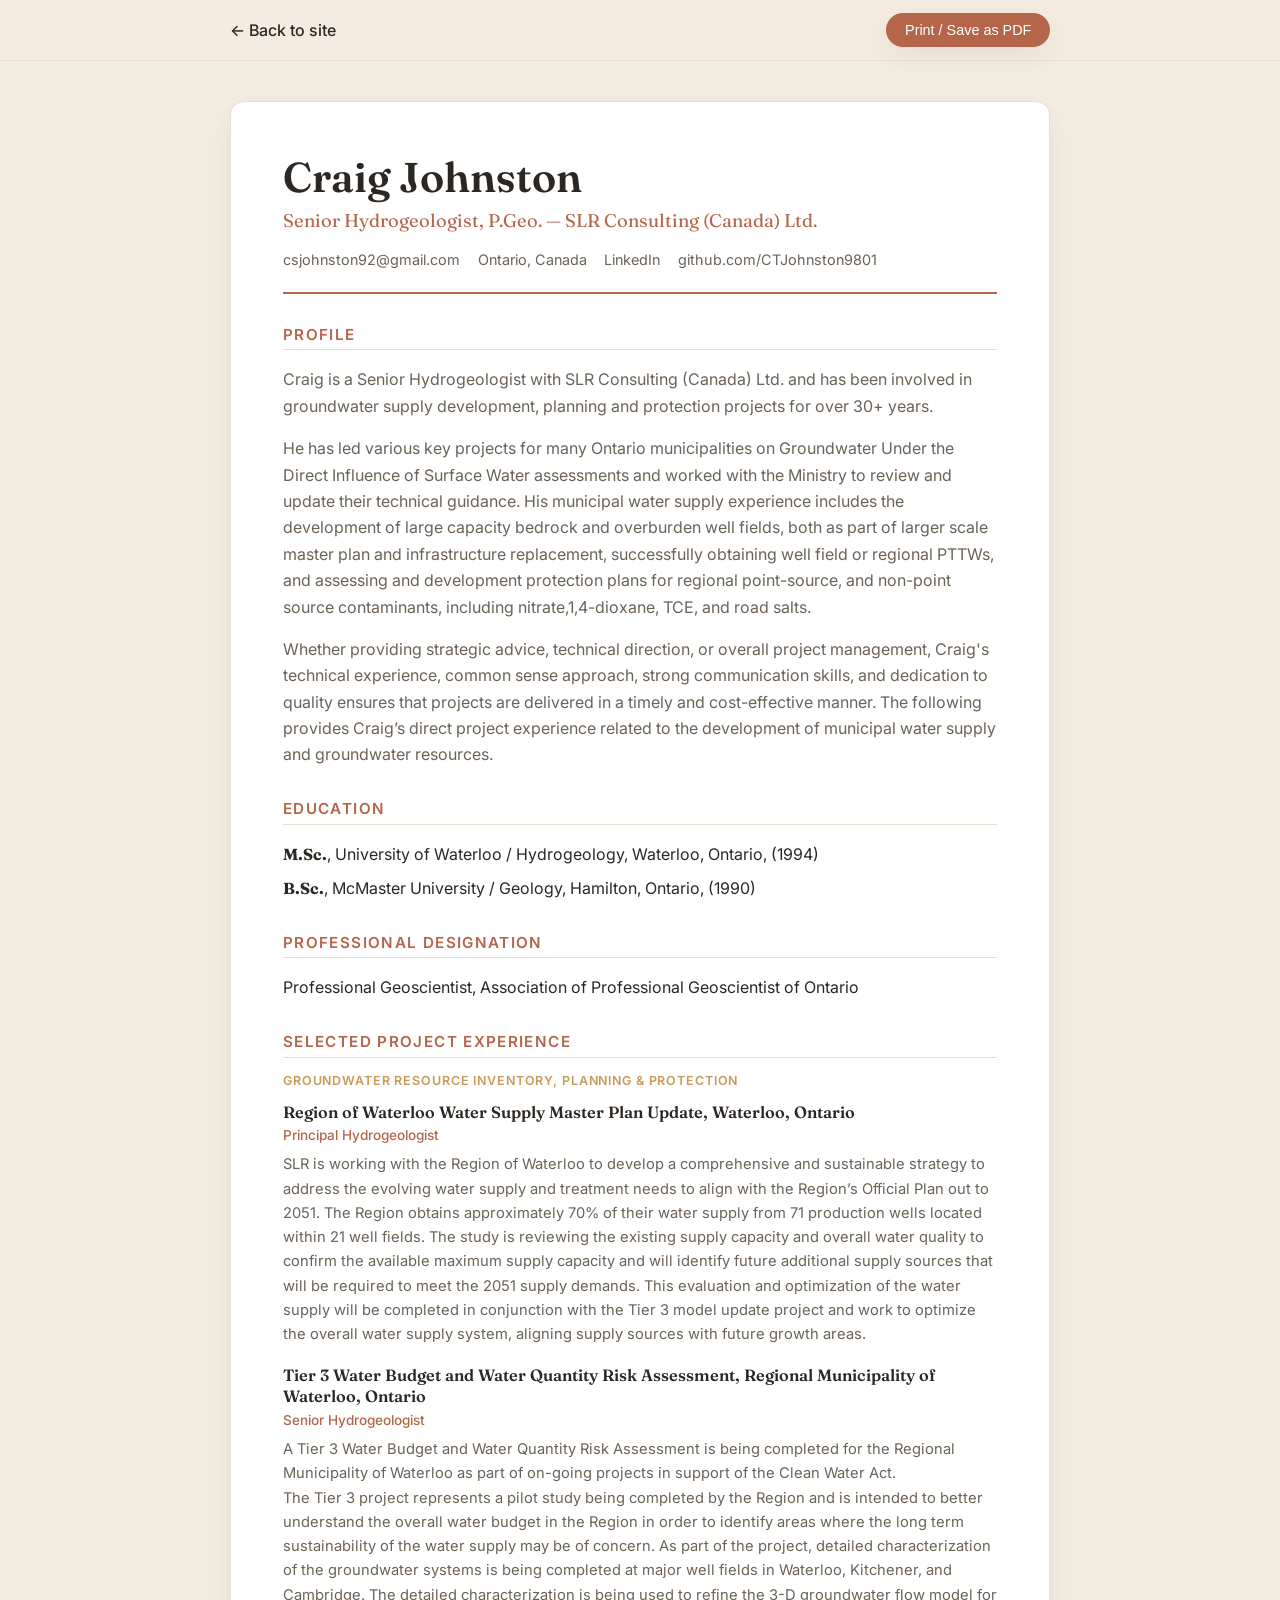
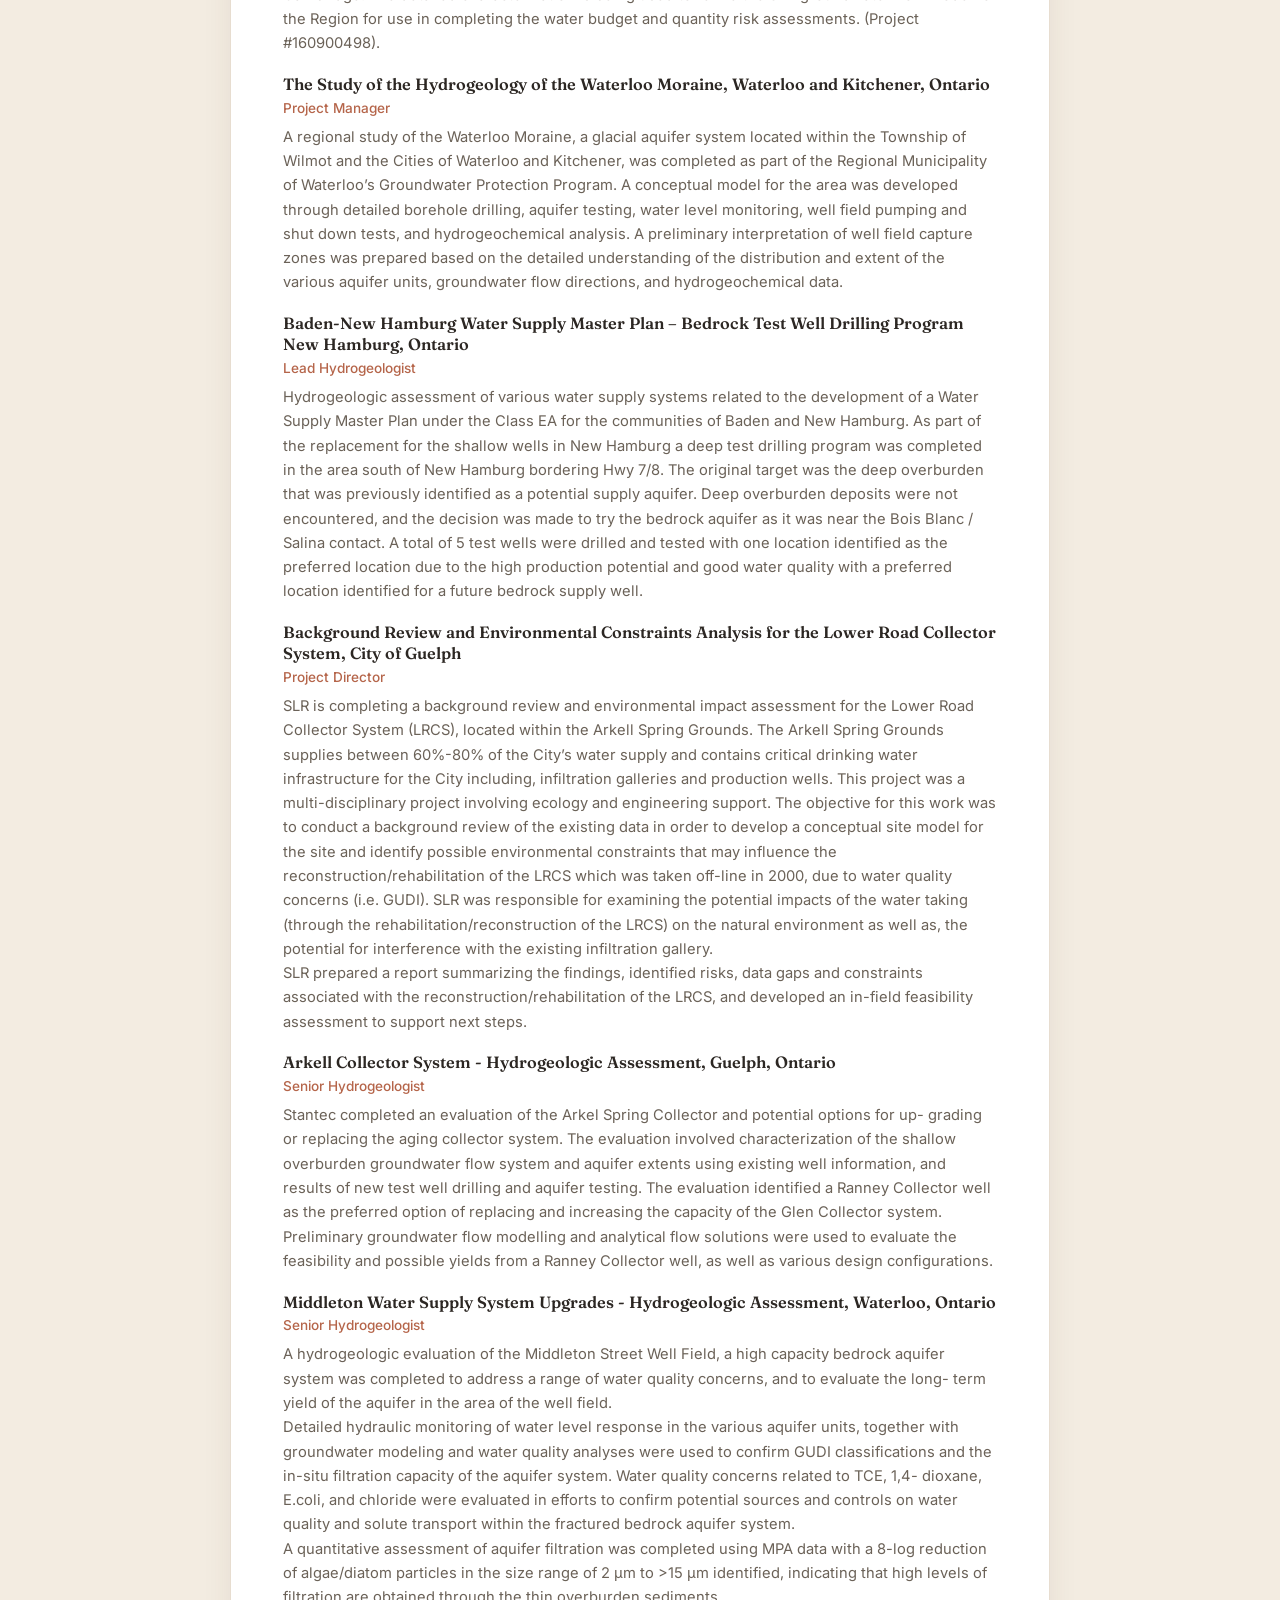
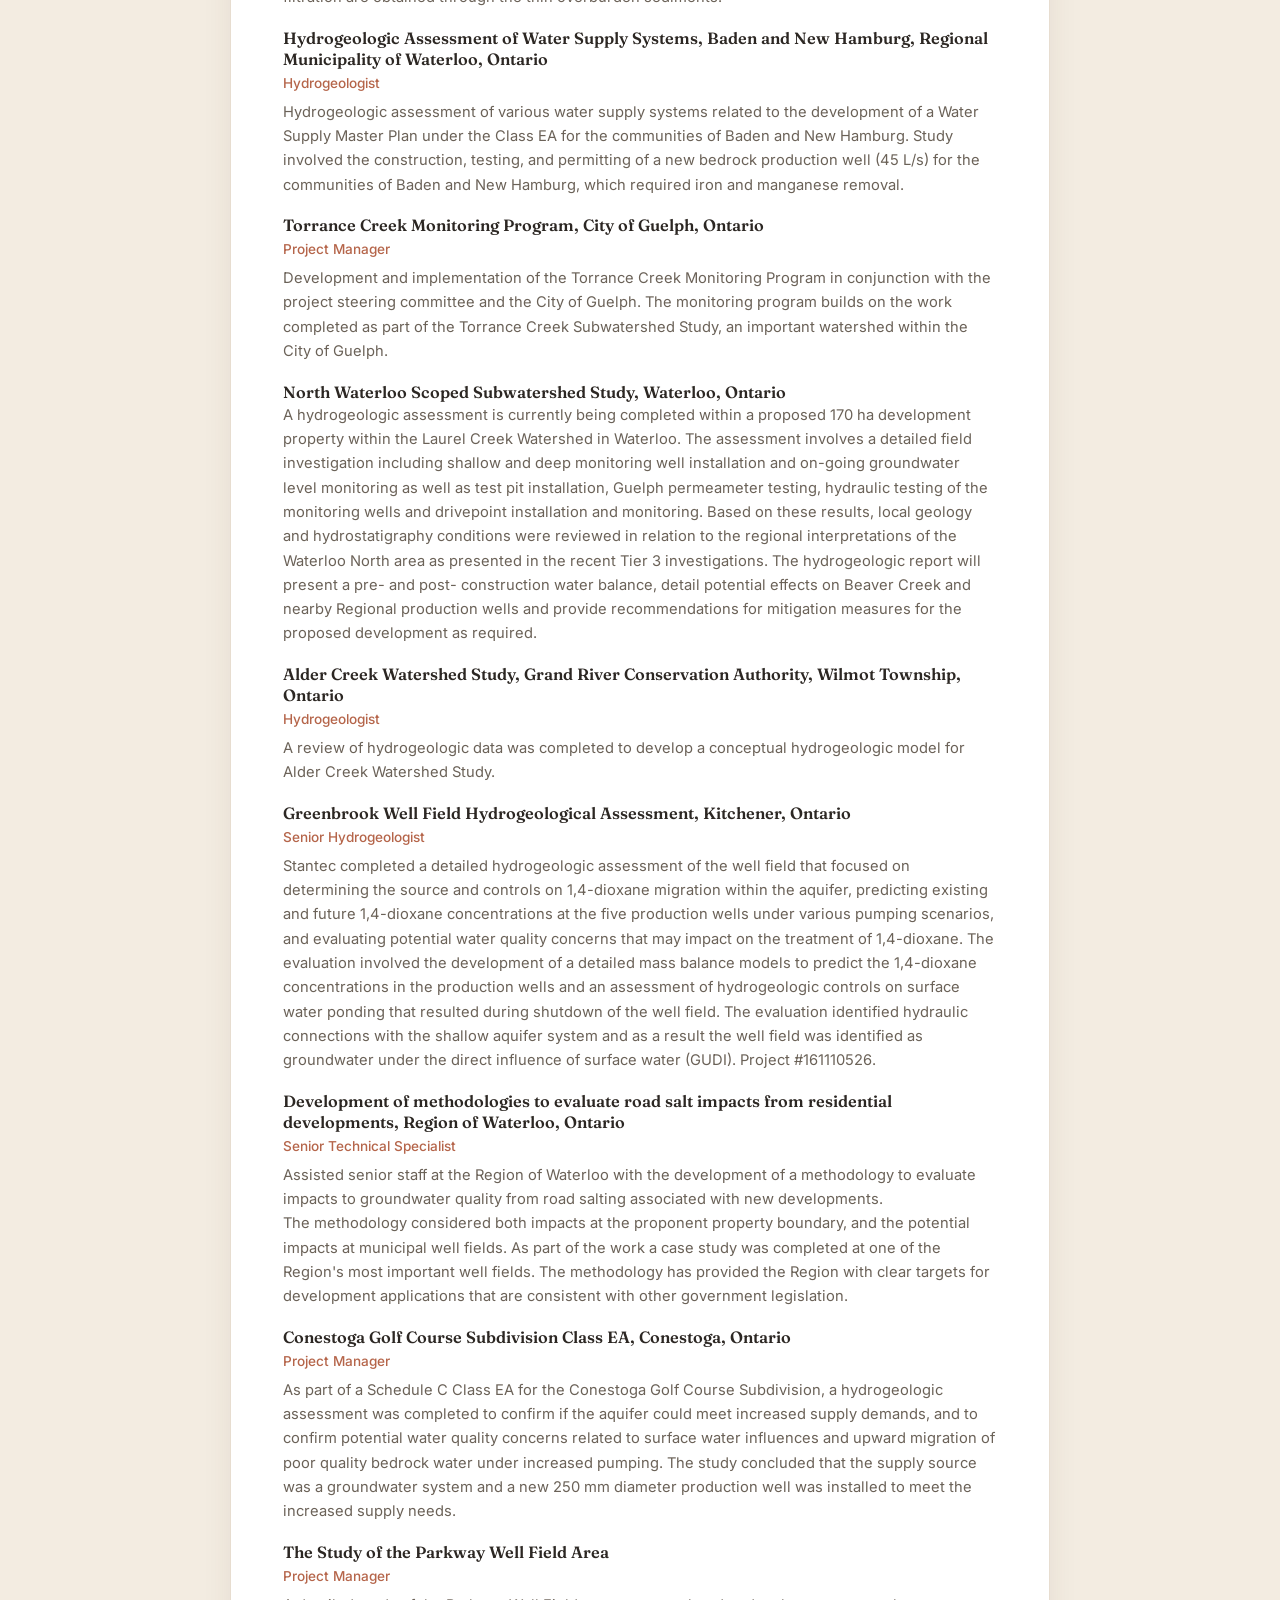
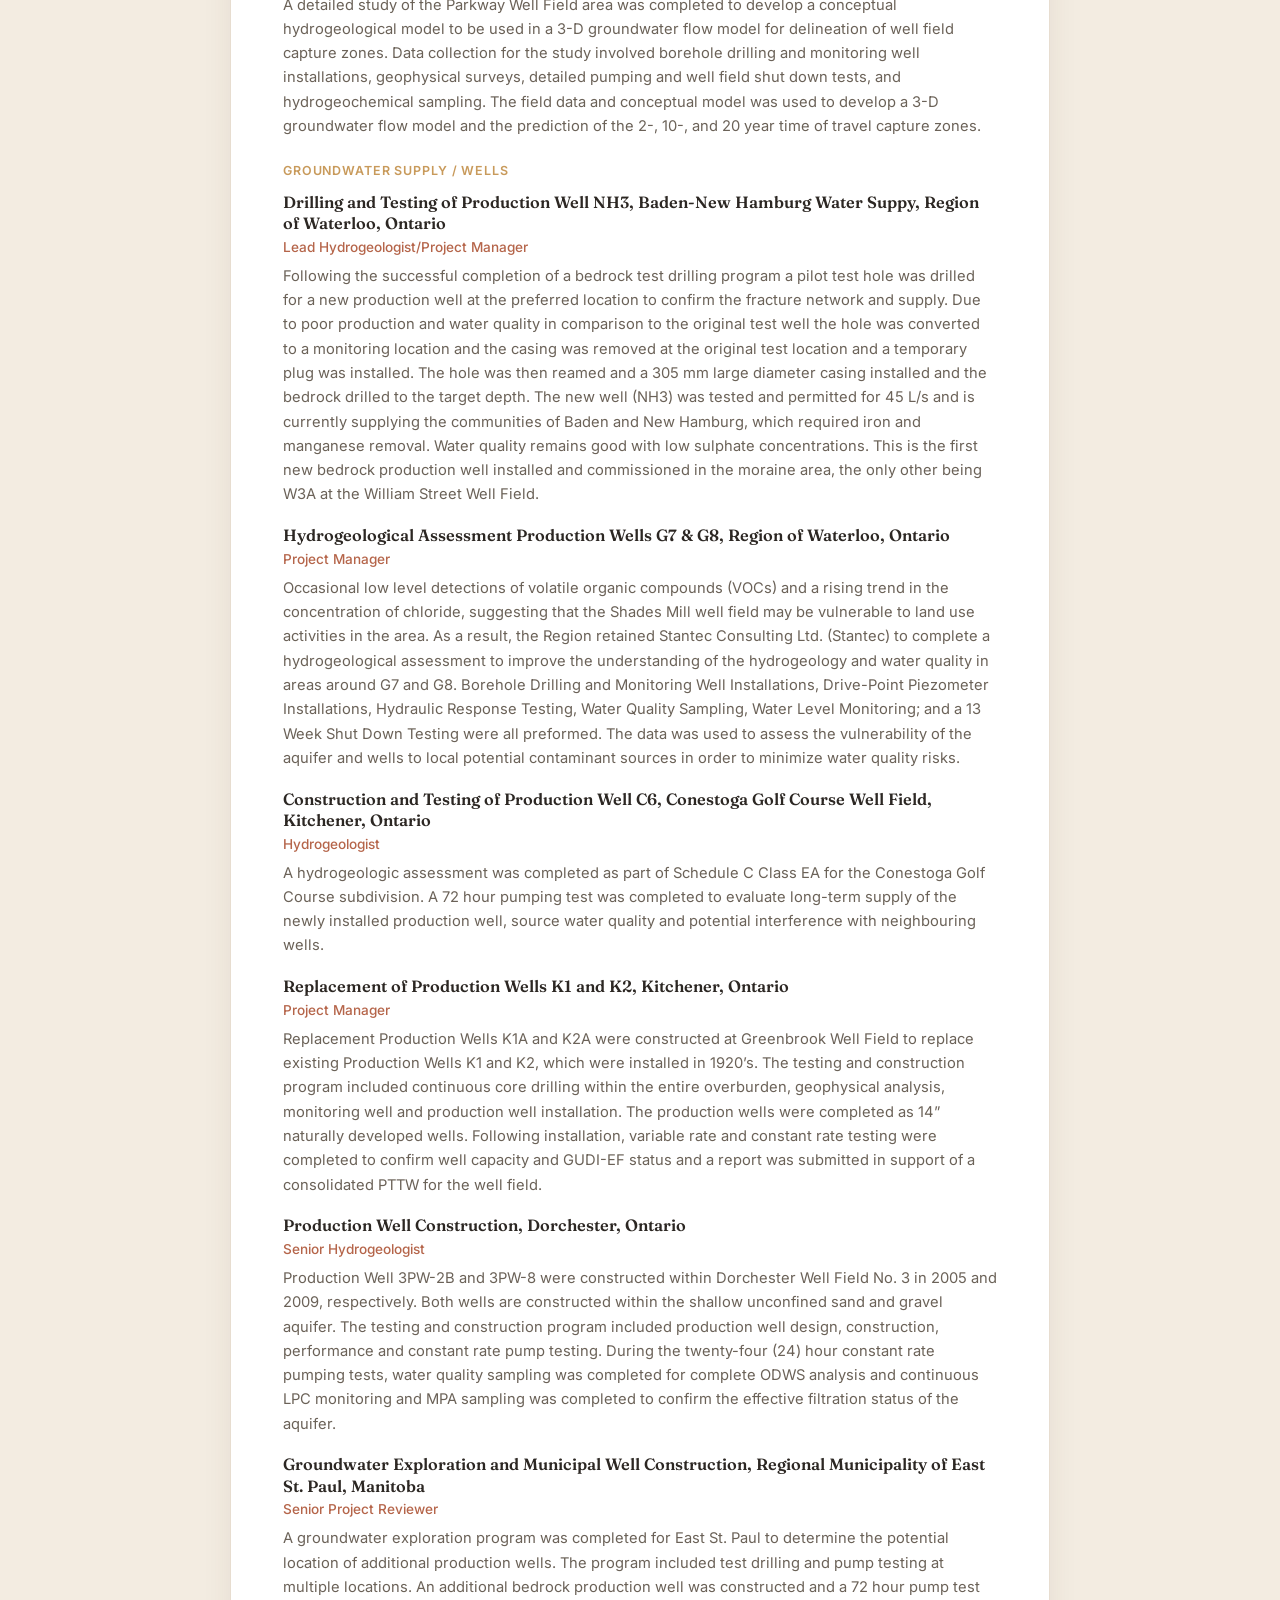
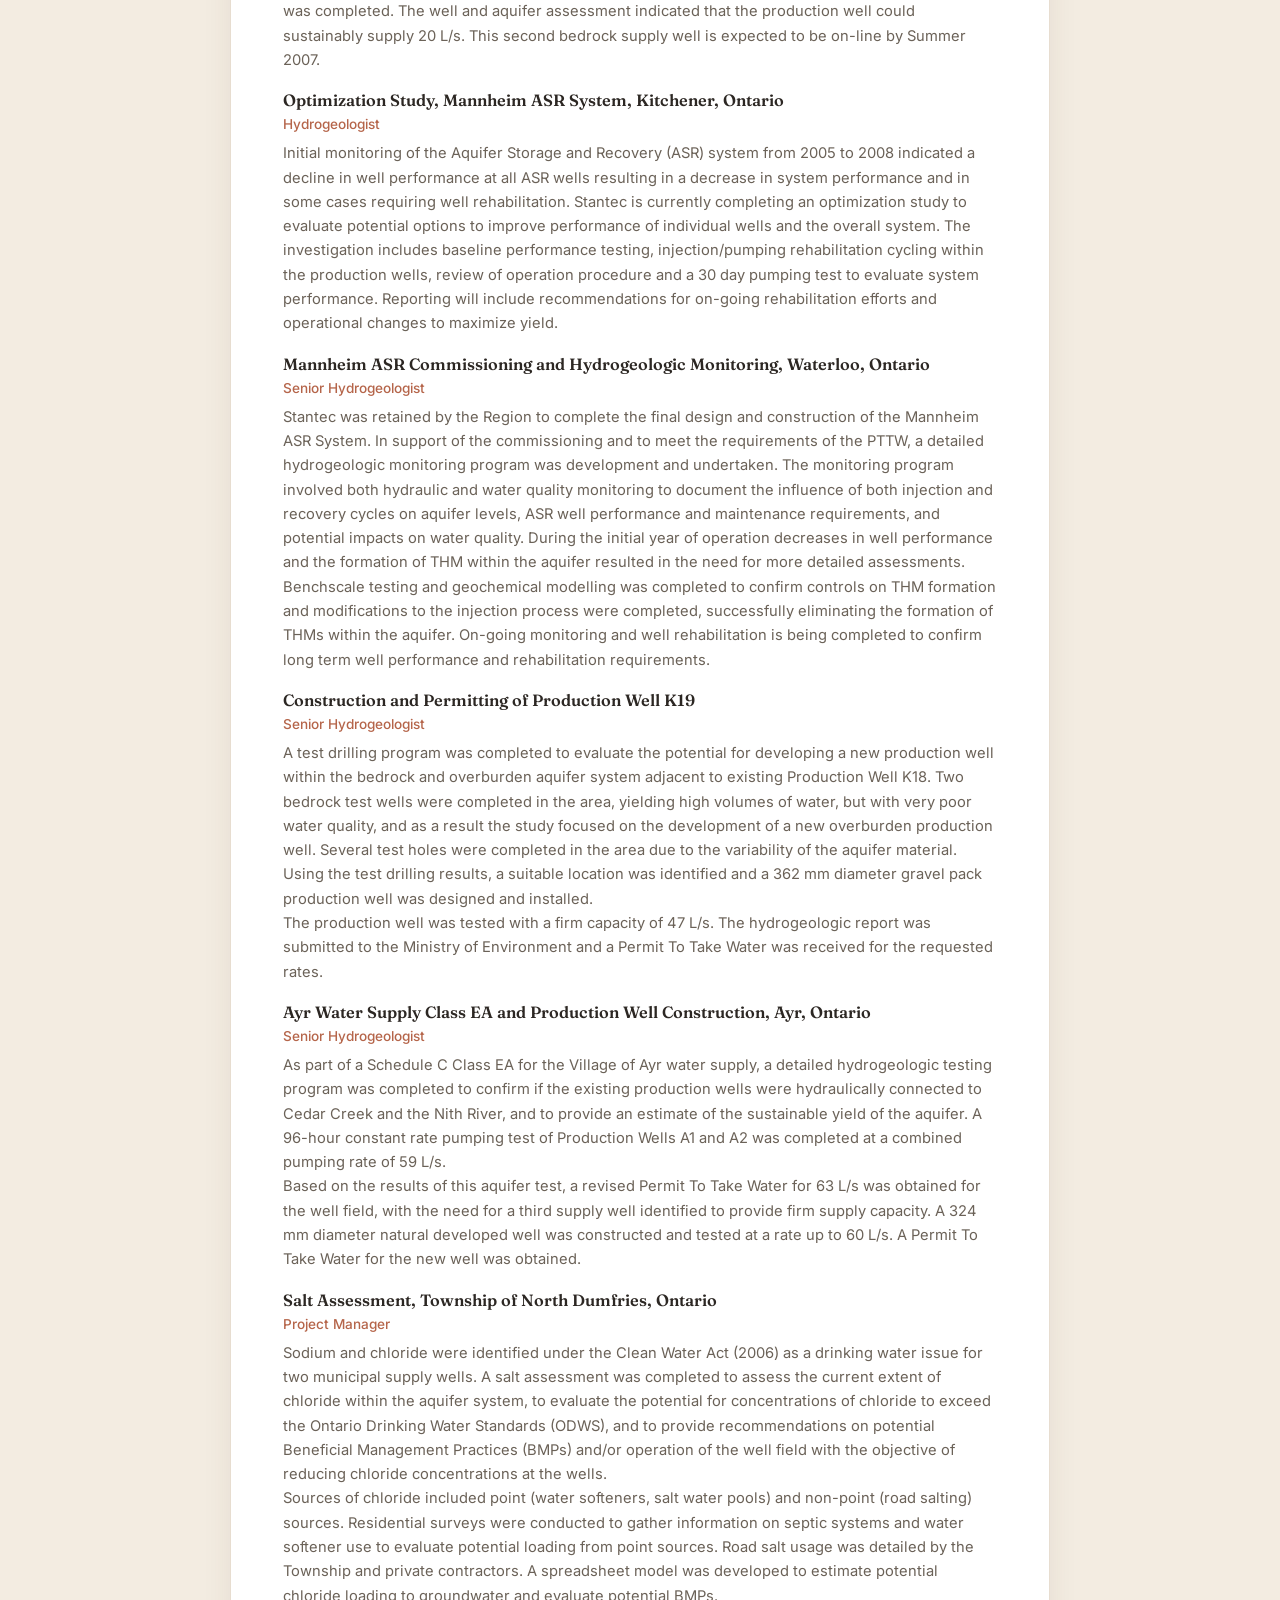
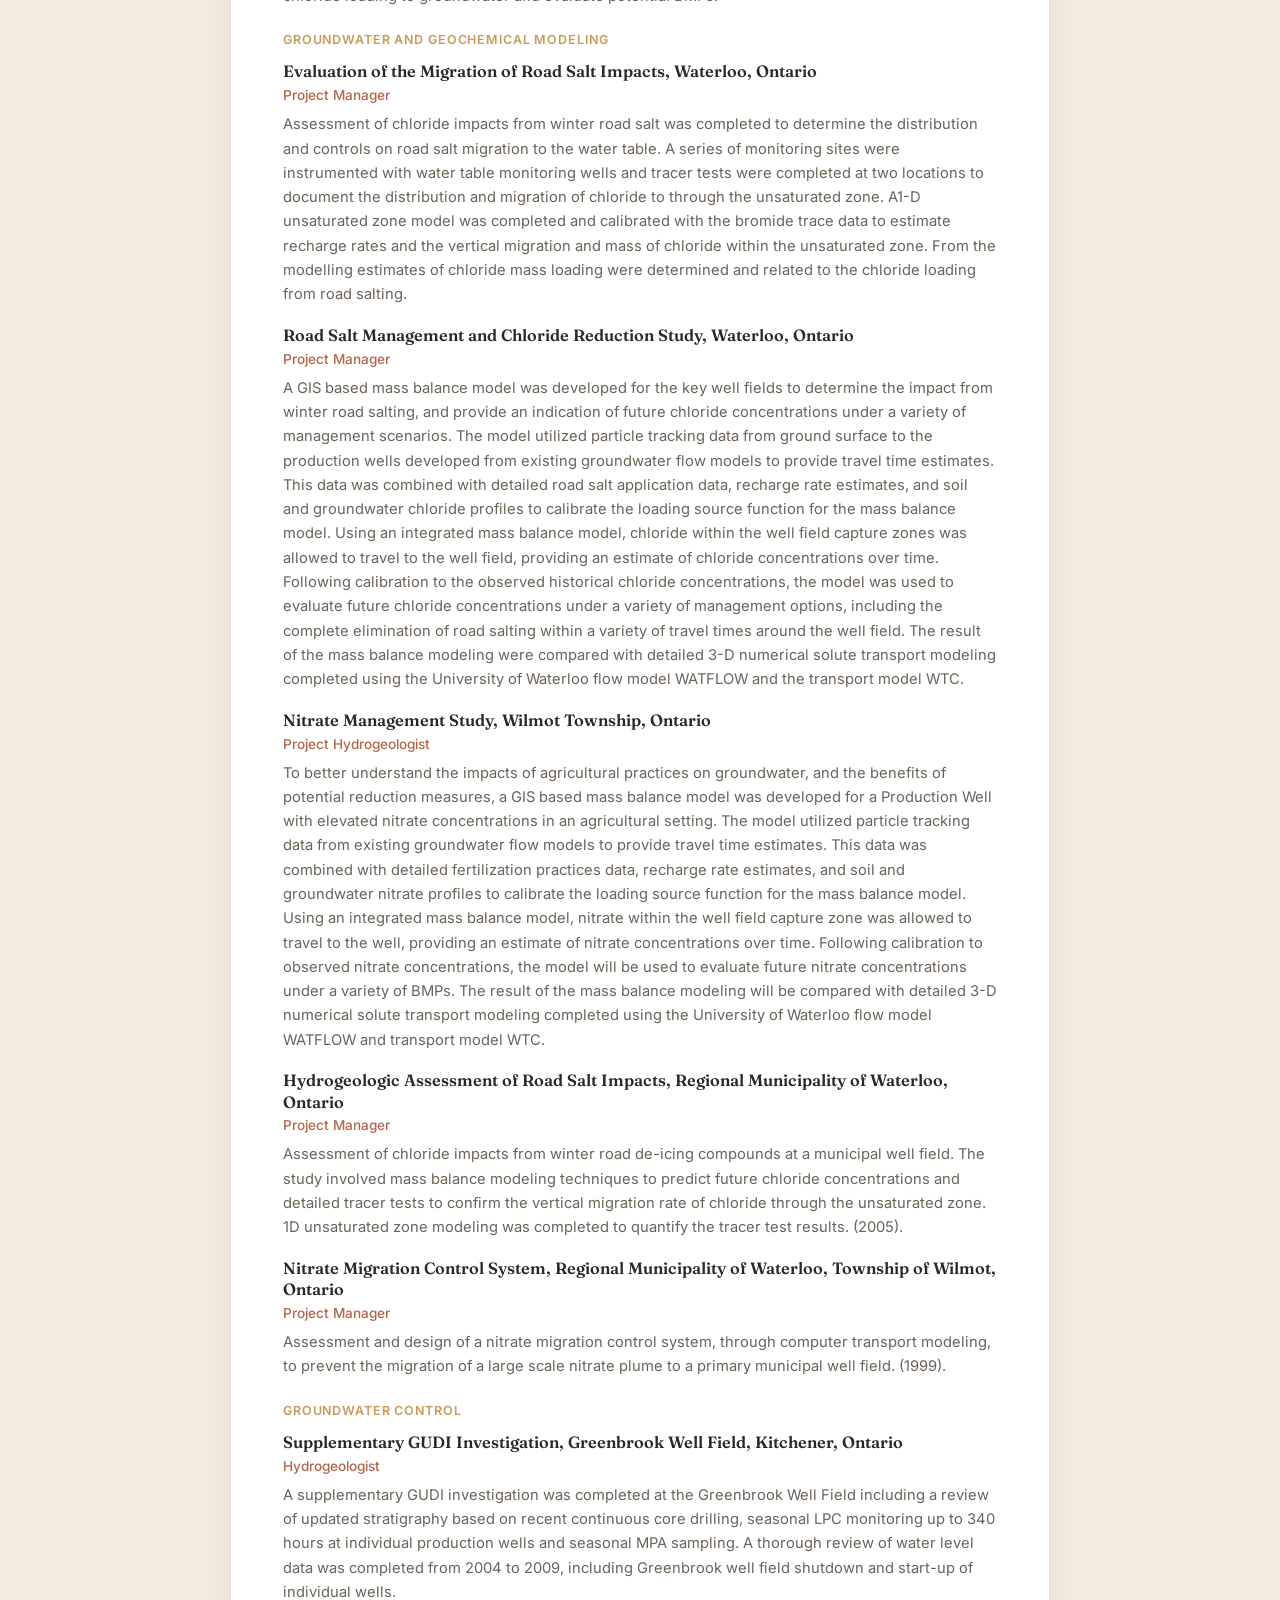
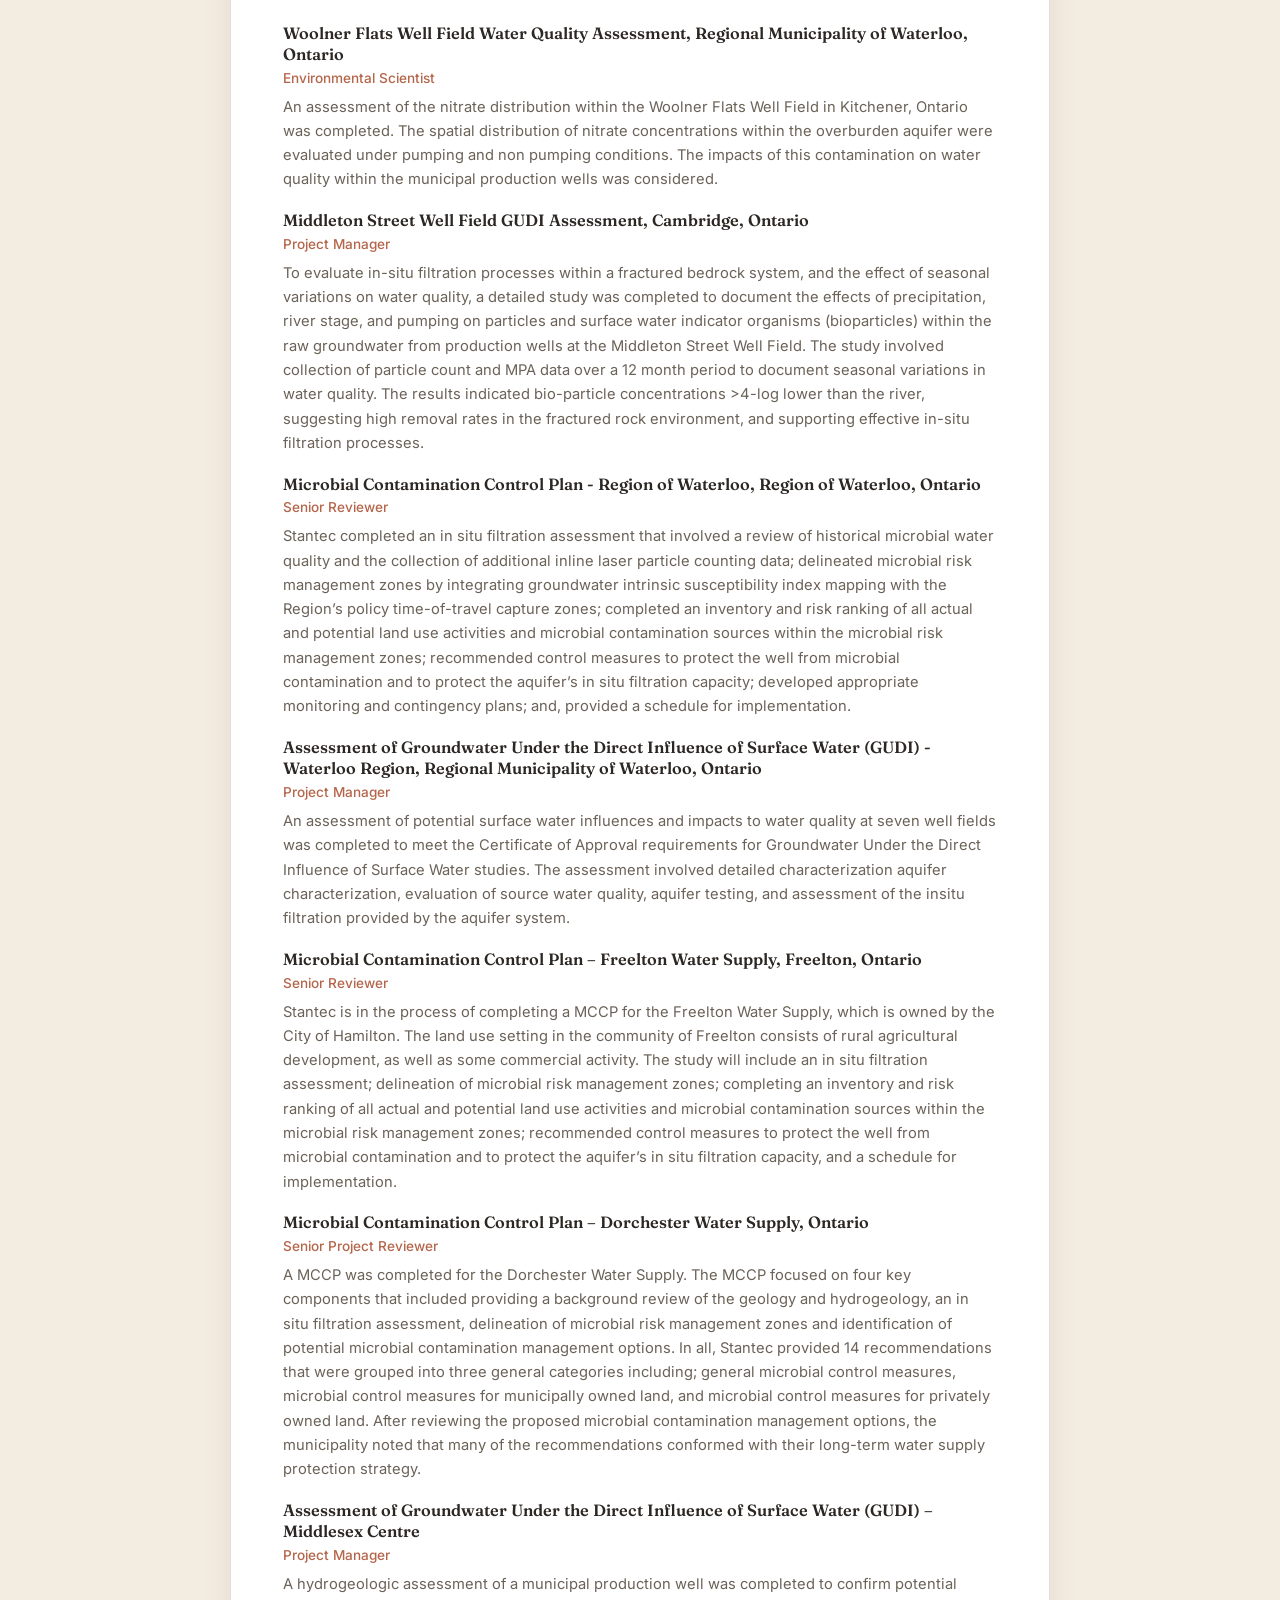
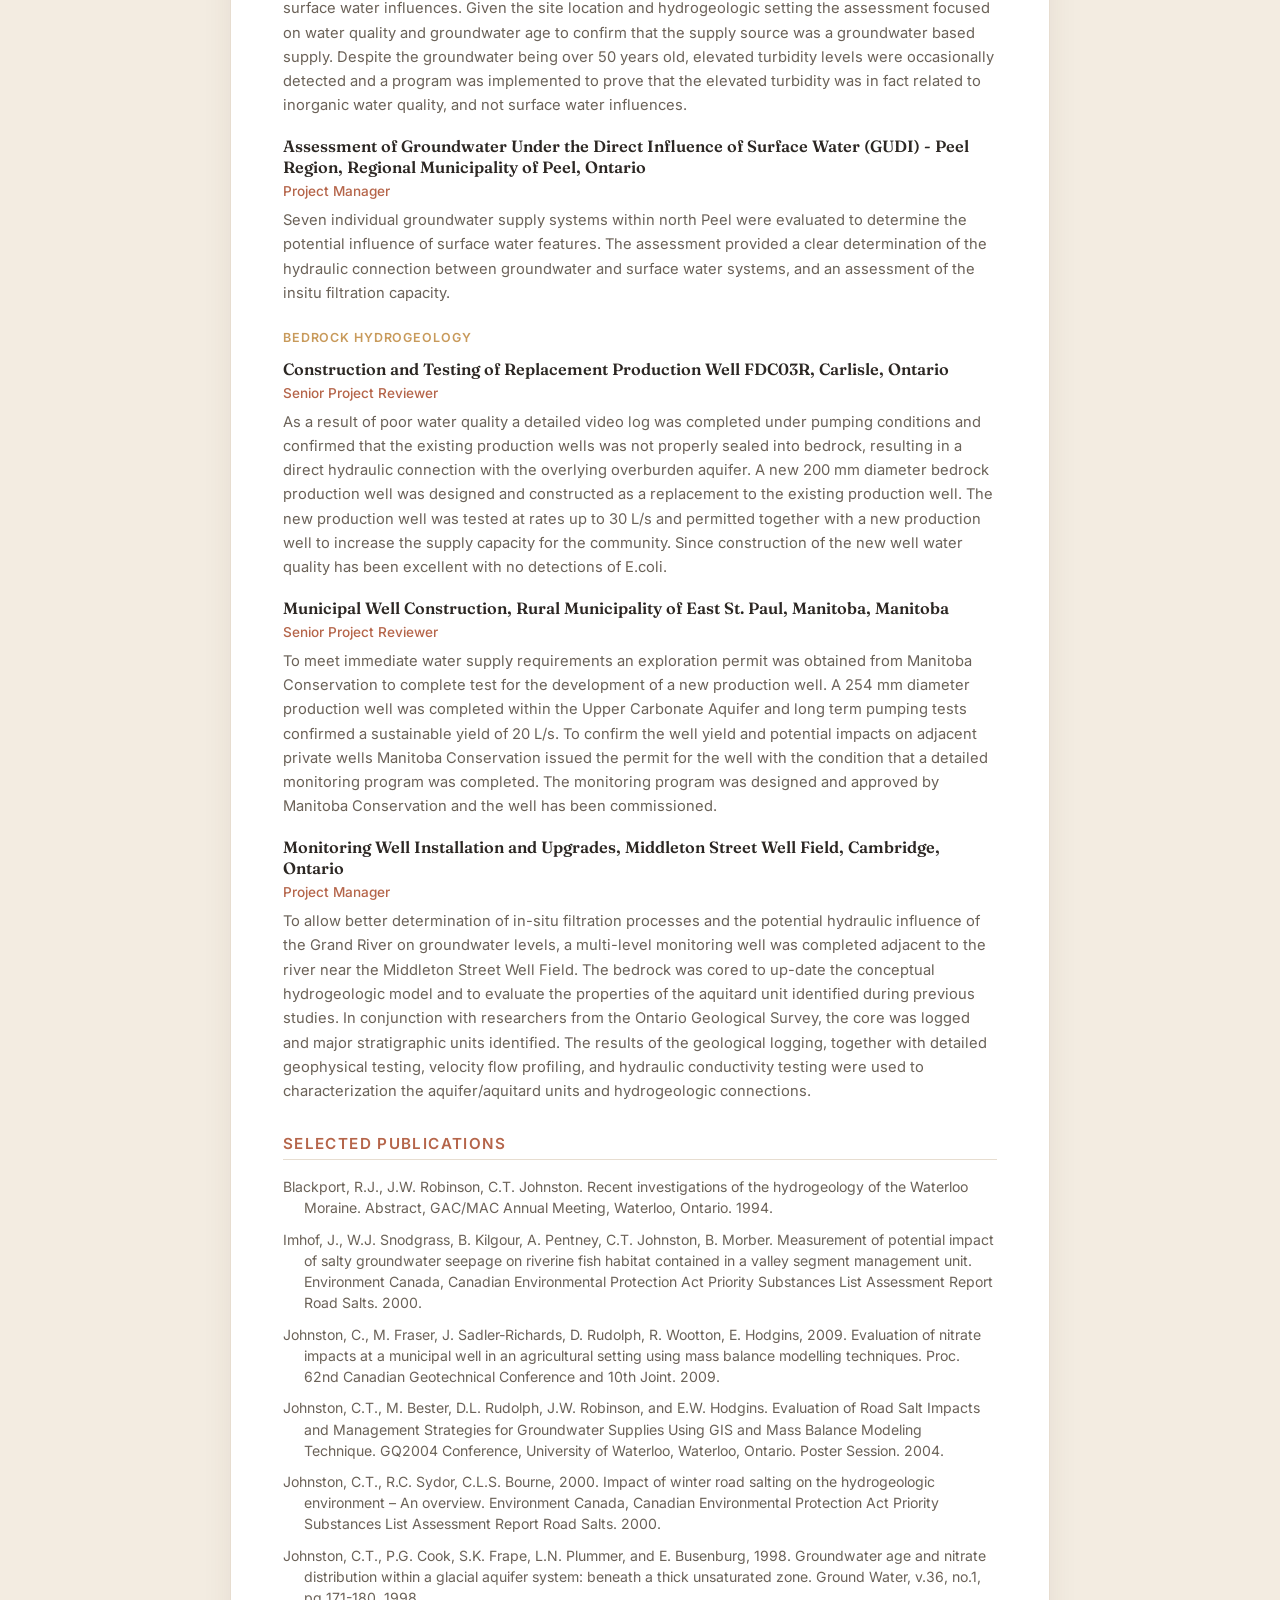
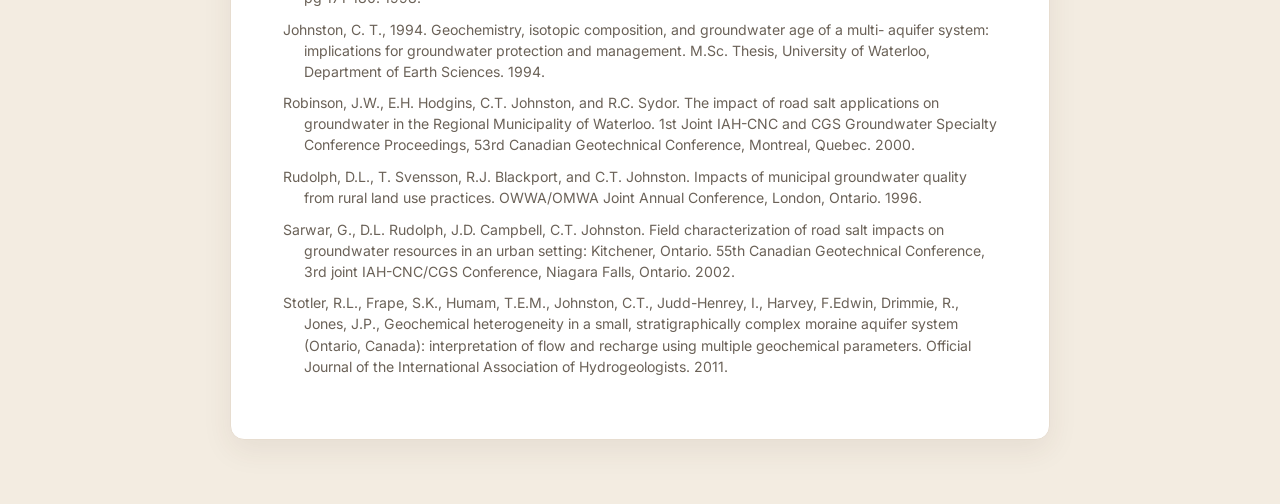
==== commit 463c59dc: "Add LinkedIn profile link to contact and résumé Co-Authored-By: Claude Opus 4.7 (1M context) <norepl" ====
--- a/resume.html
+++ b/resume.html
@@ -27,6 +27,7 @@
       <p class="resume-contact">
         <a href="mailto:csjohnston92@gmail.com">csjohnston92@gmail.com</a>
         <span>Ontario, Canada</span>
+        <a href="https://www.linkedin.com/in/craig-johnston-26009a25/" target="_blank" rel="noopener">LinkedIn</a>
         <a href="https://github.com/CTJohnston9801" target="_blank" rel="noopener">github.com/CTJohnston9801</a>
       </p>
     </header>
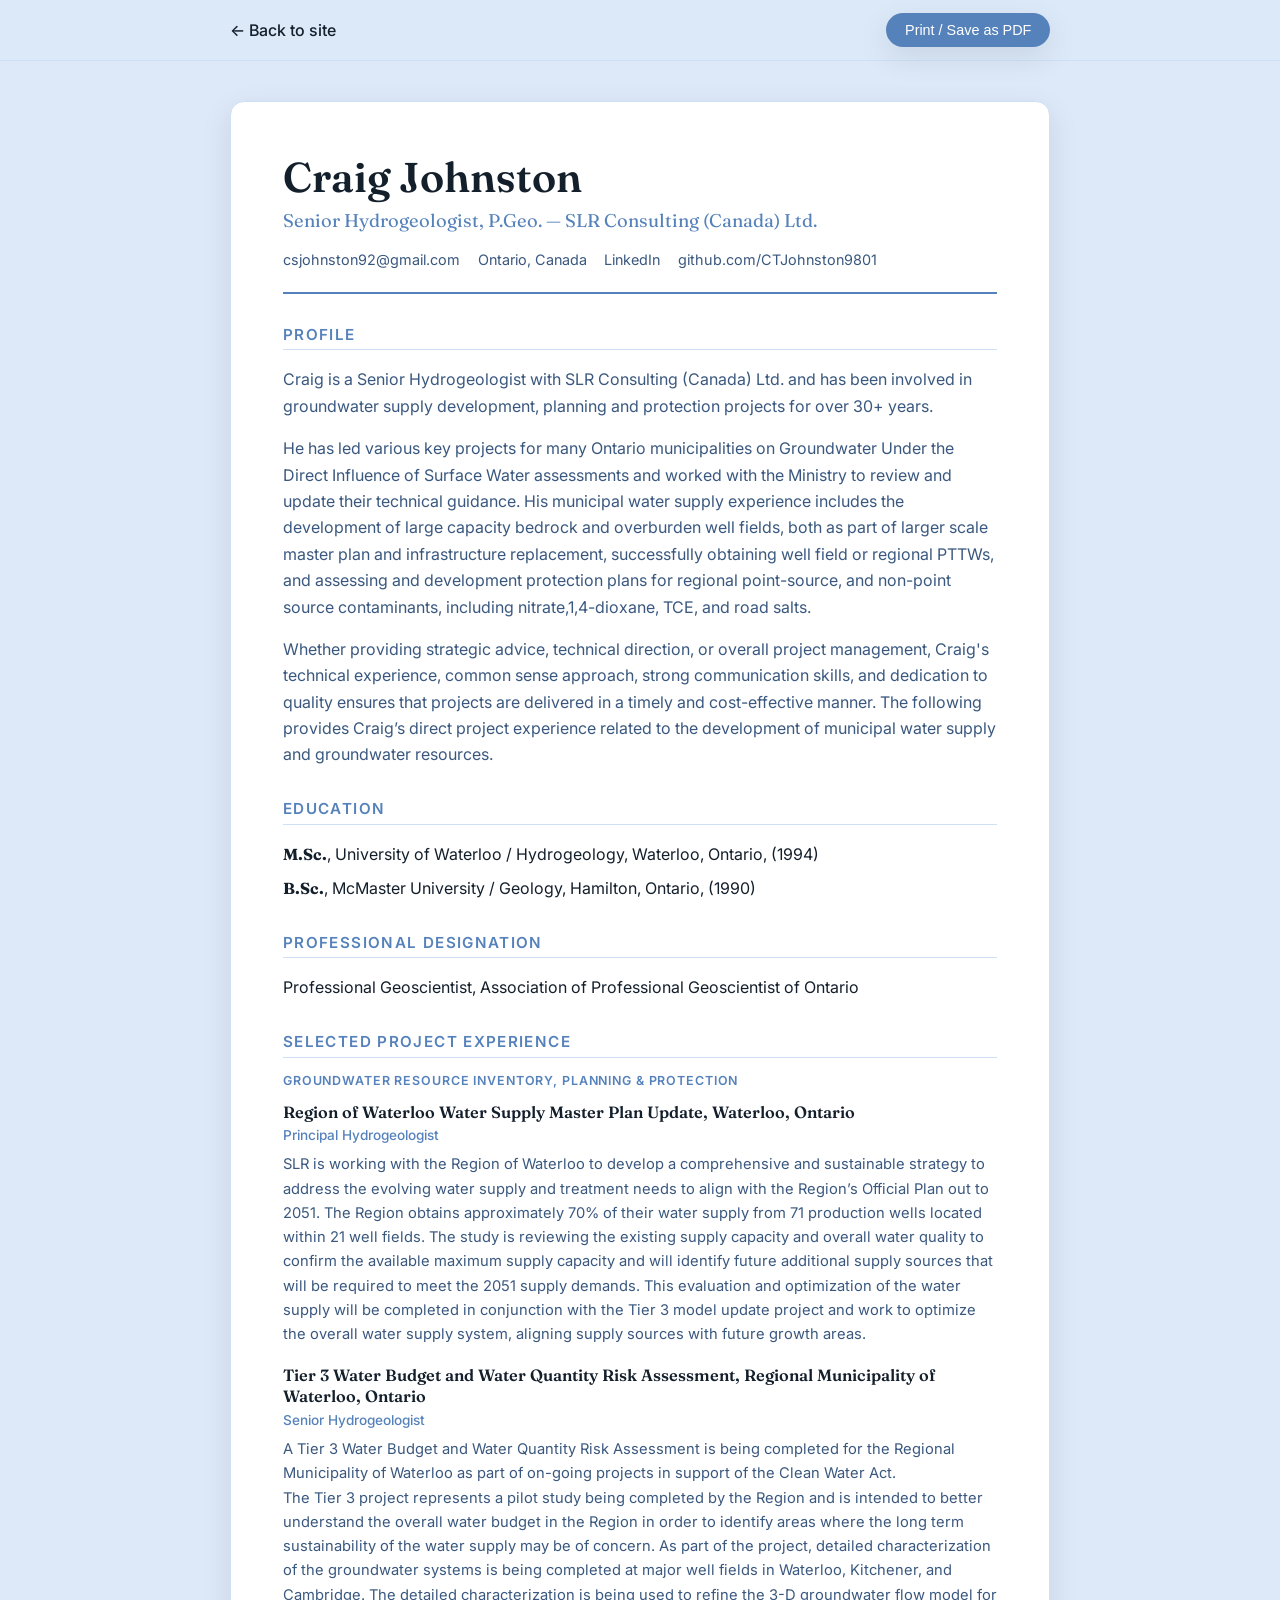
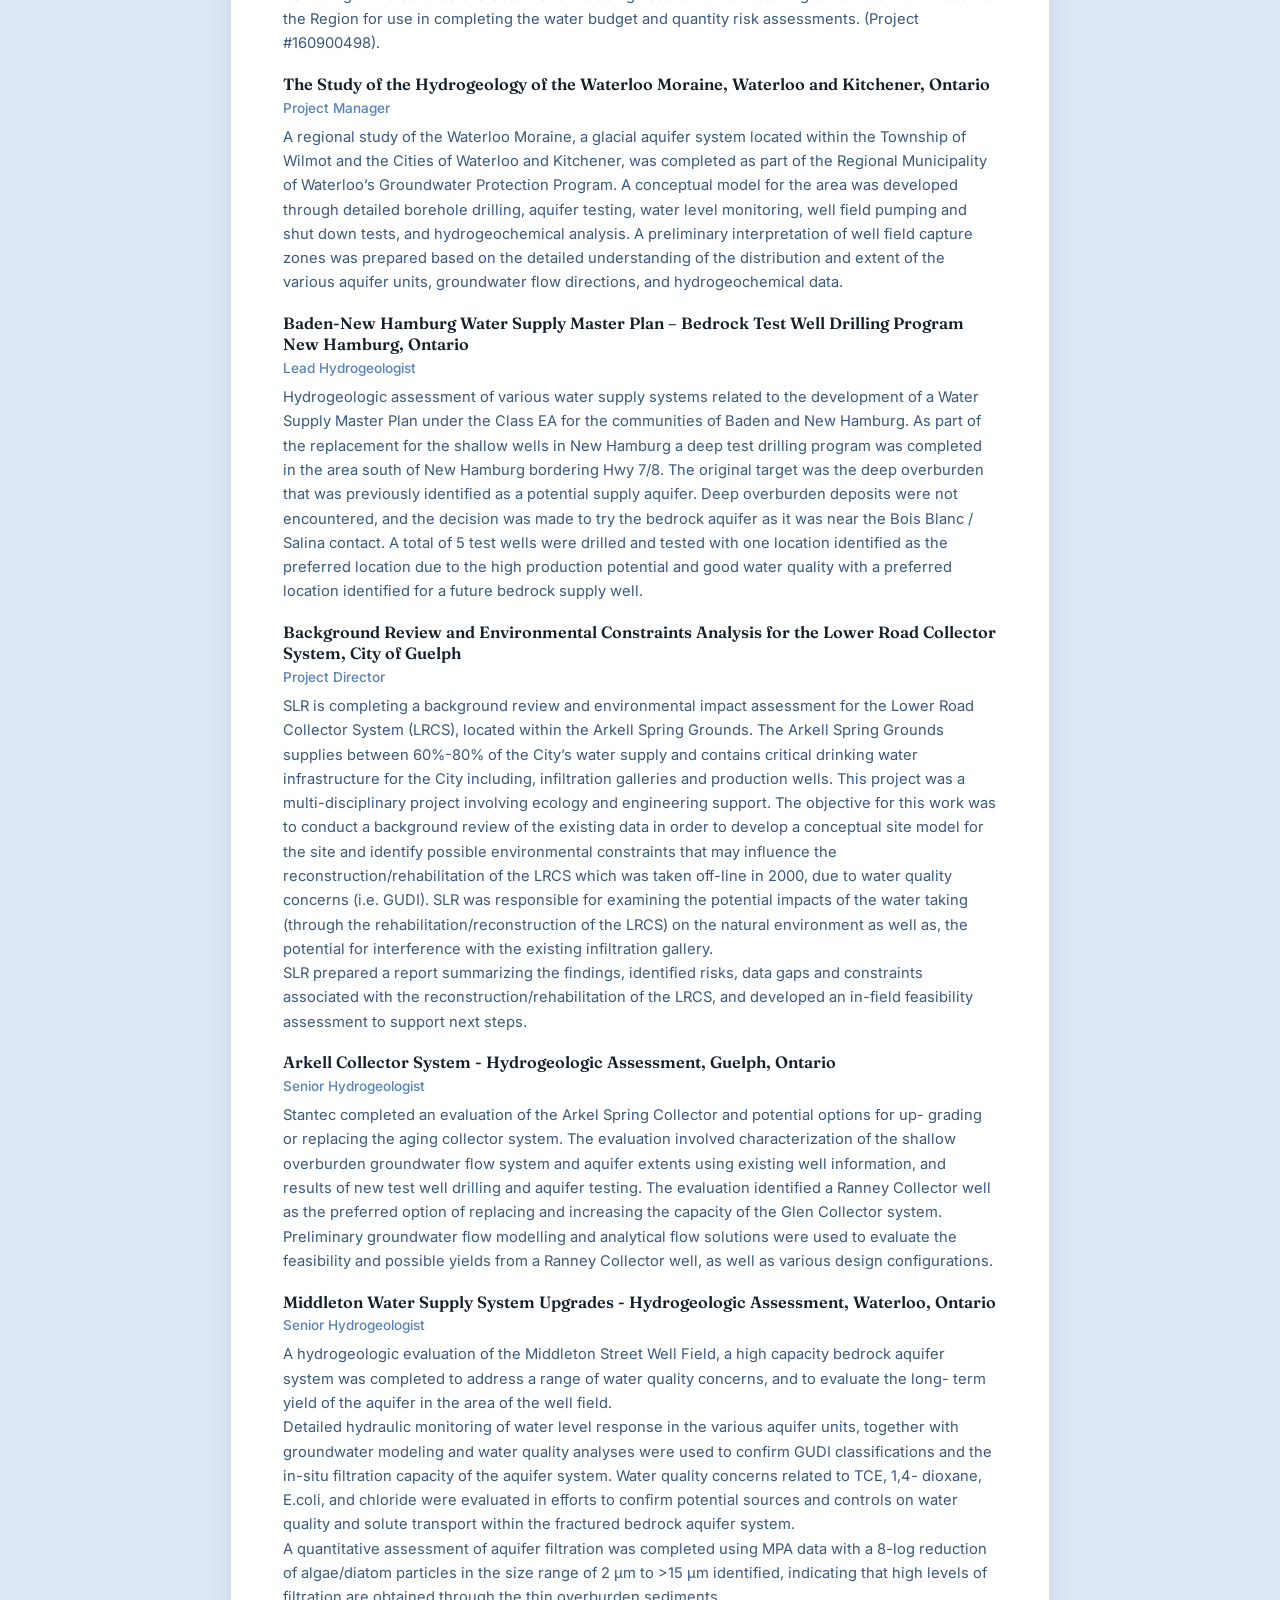
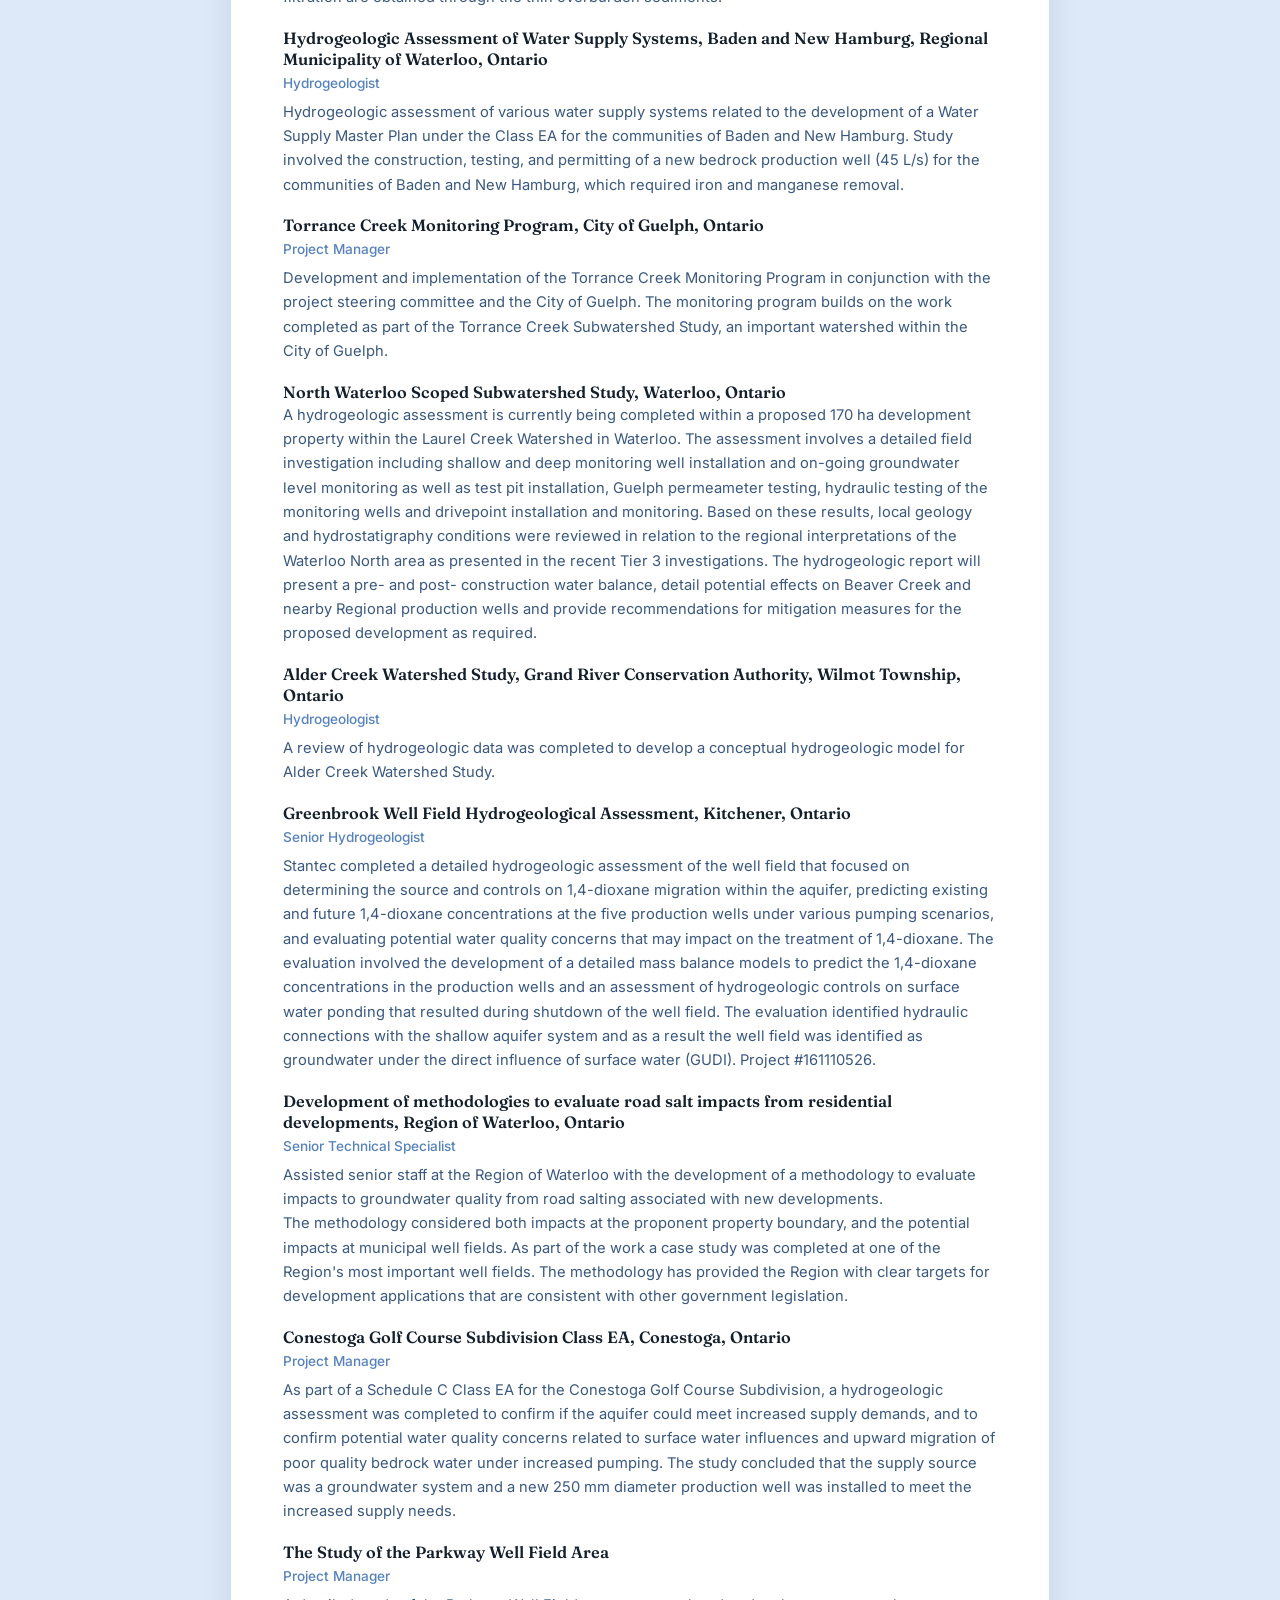
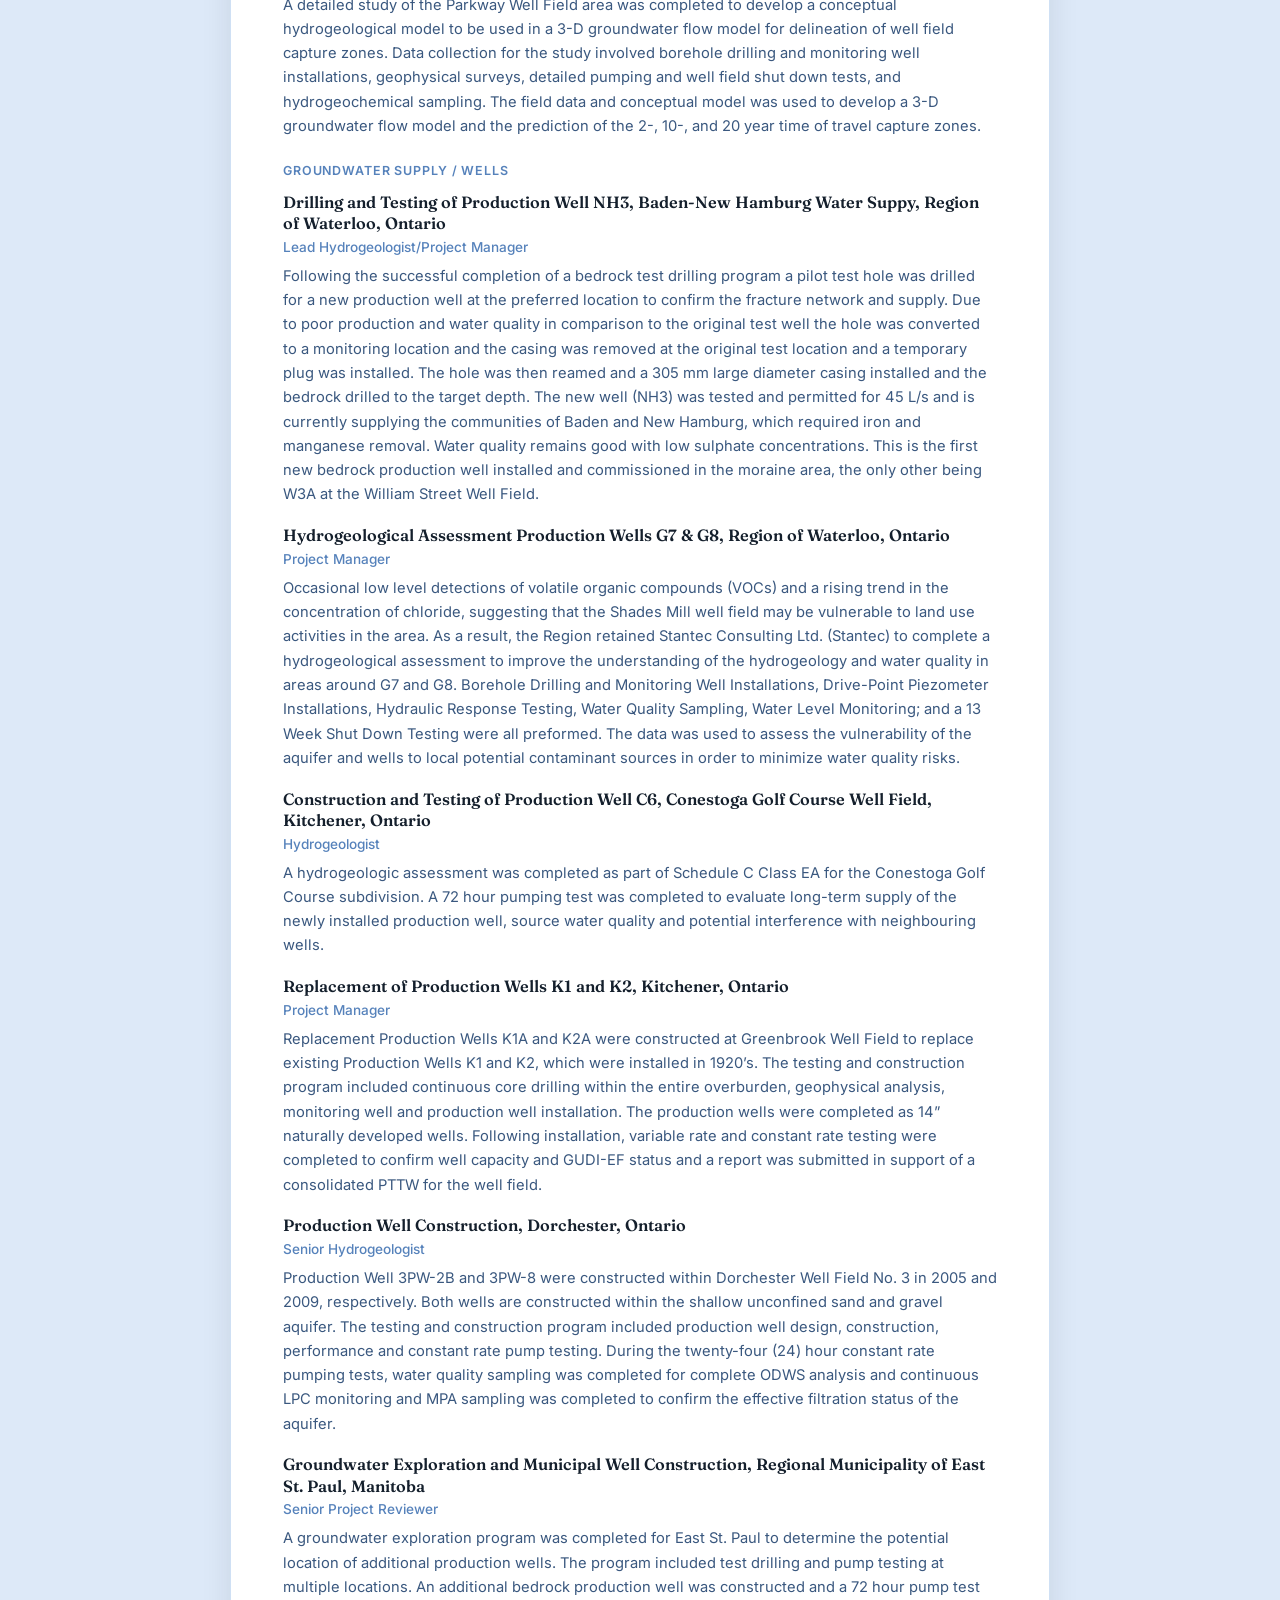
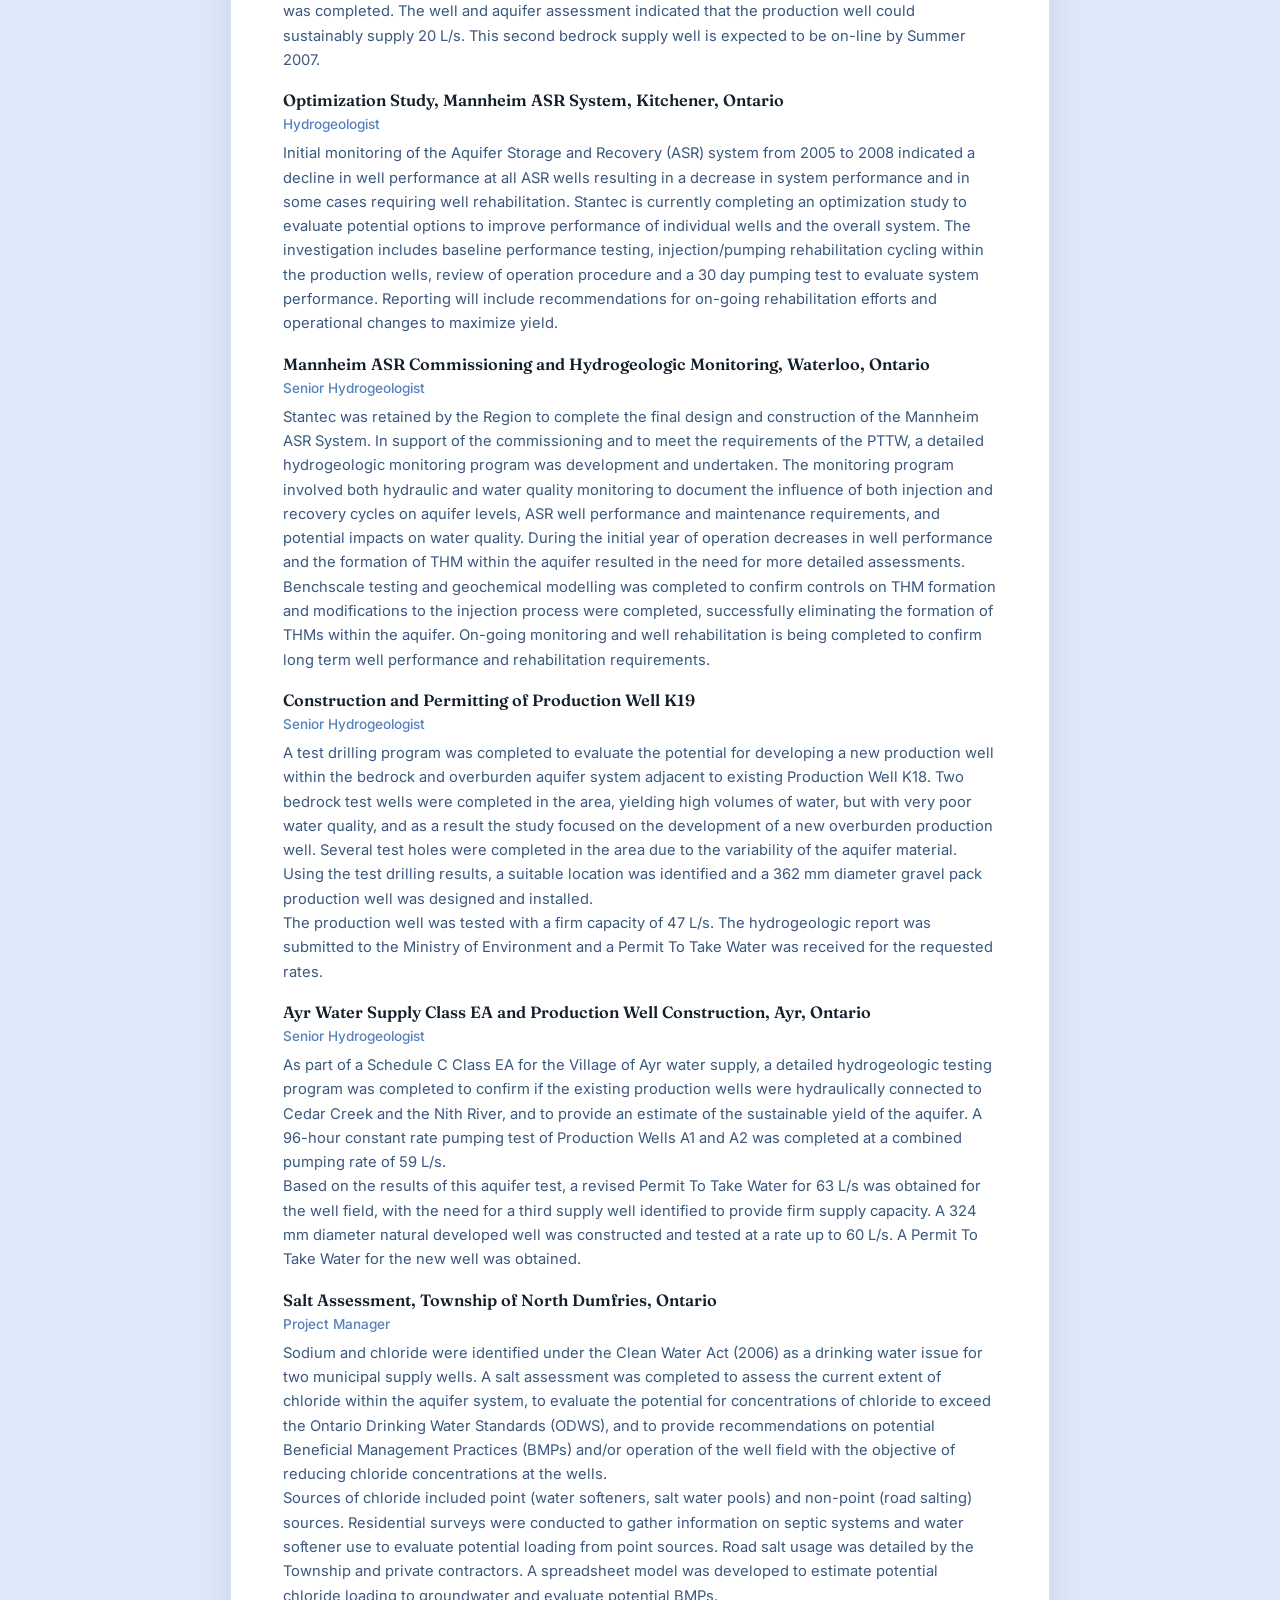
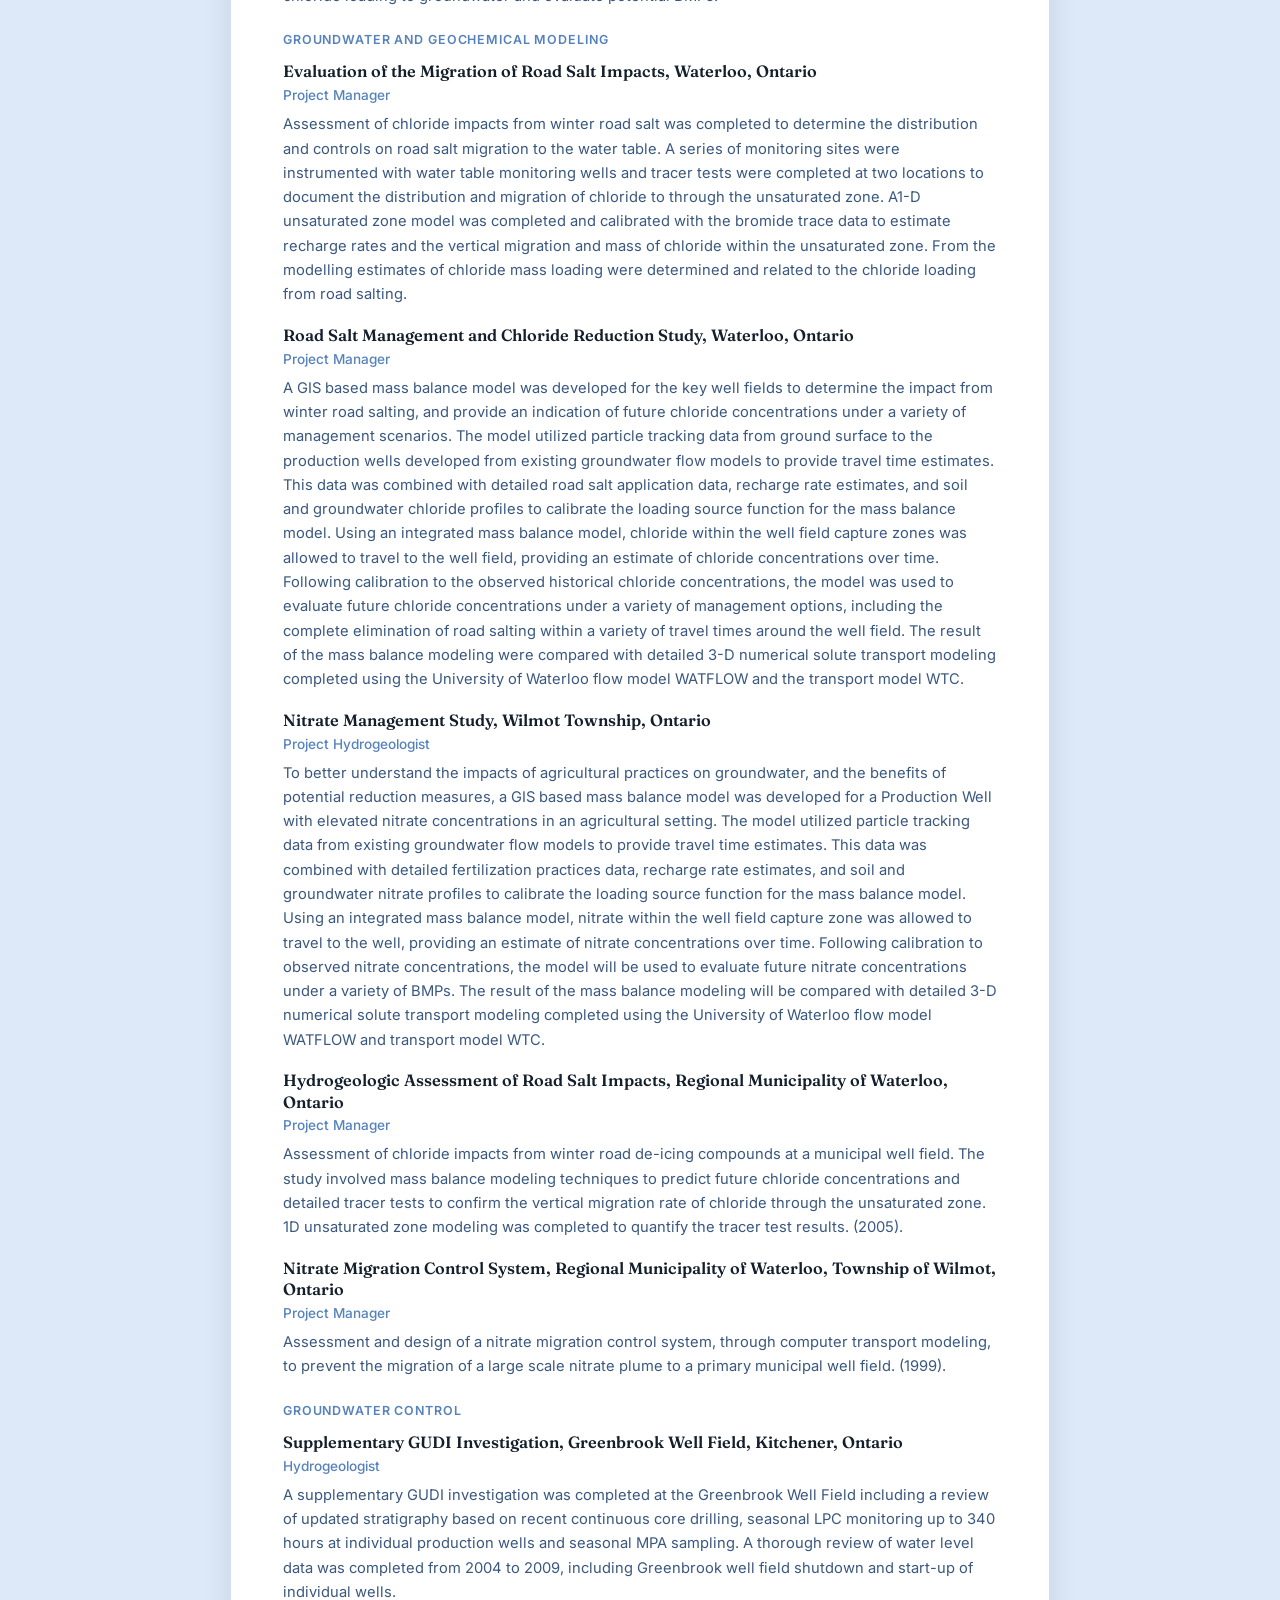
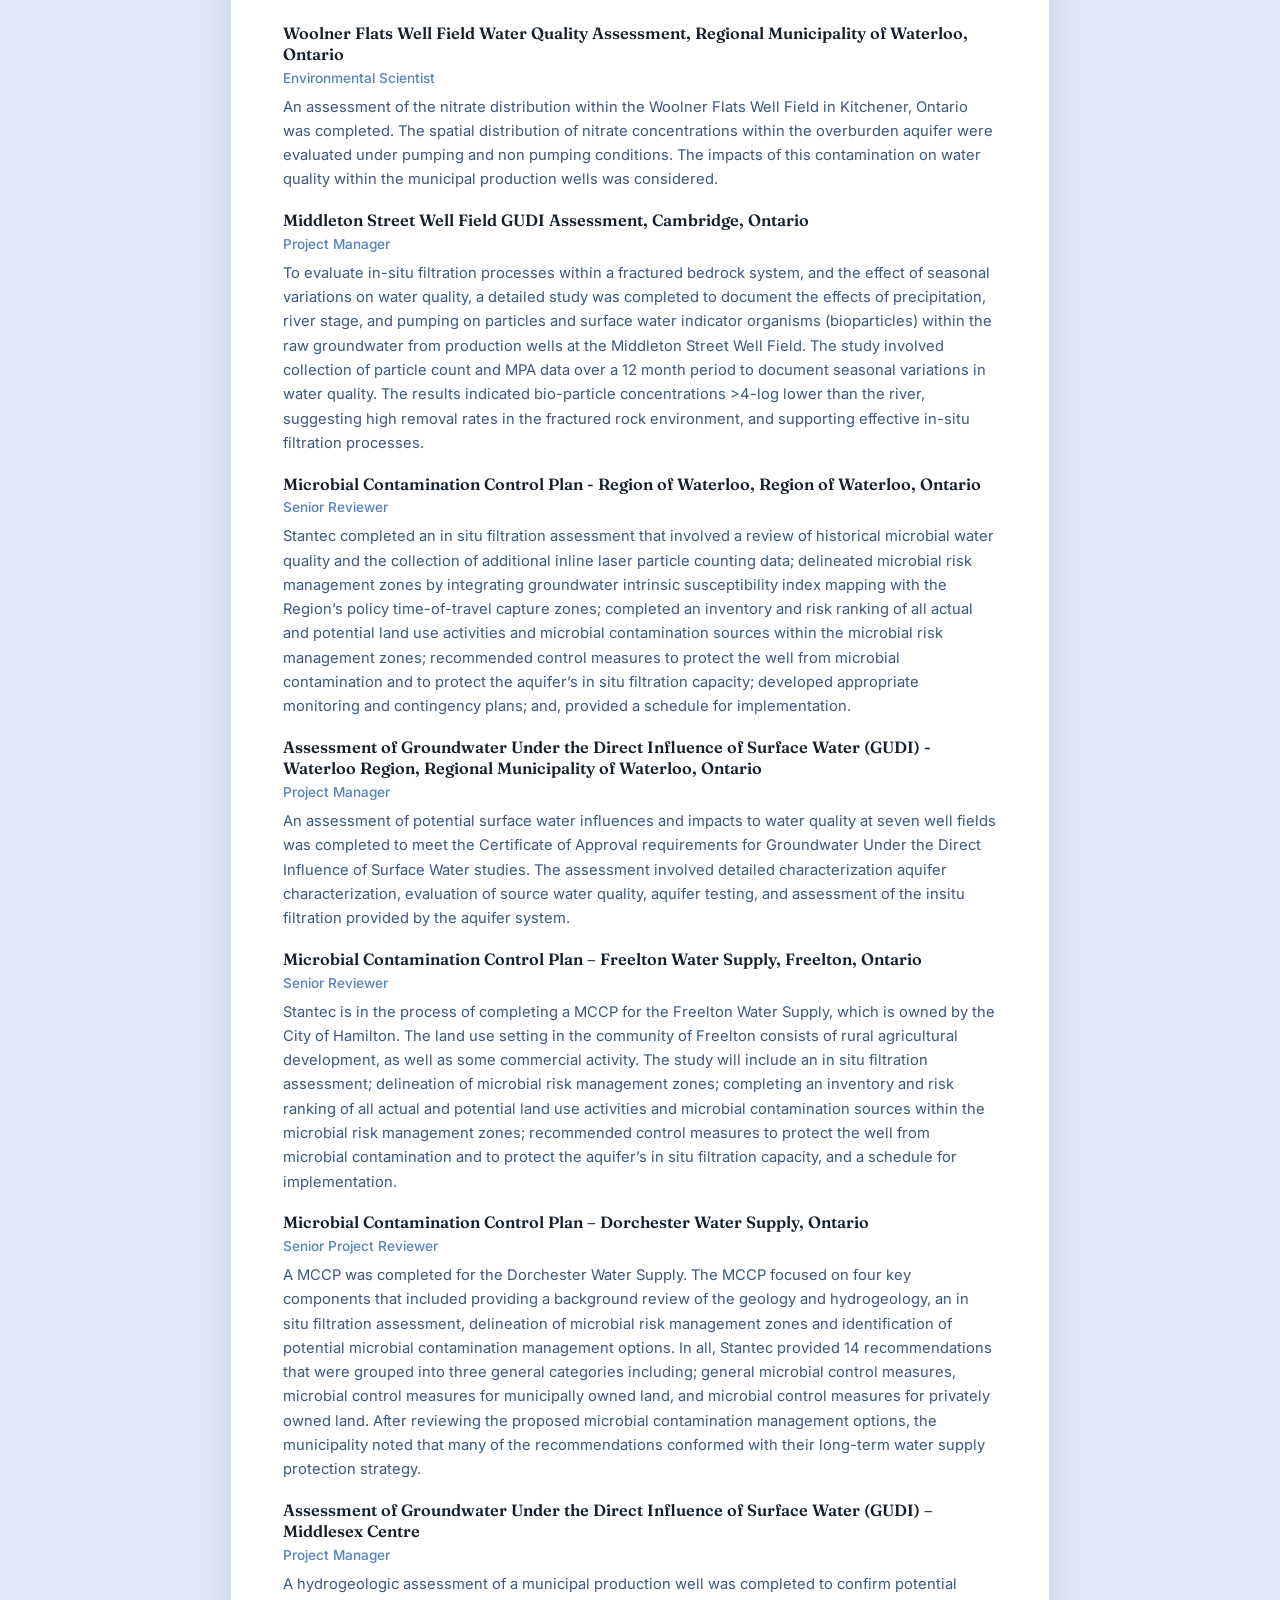
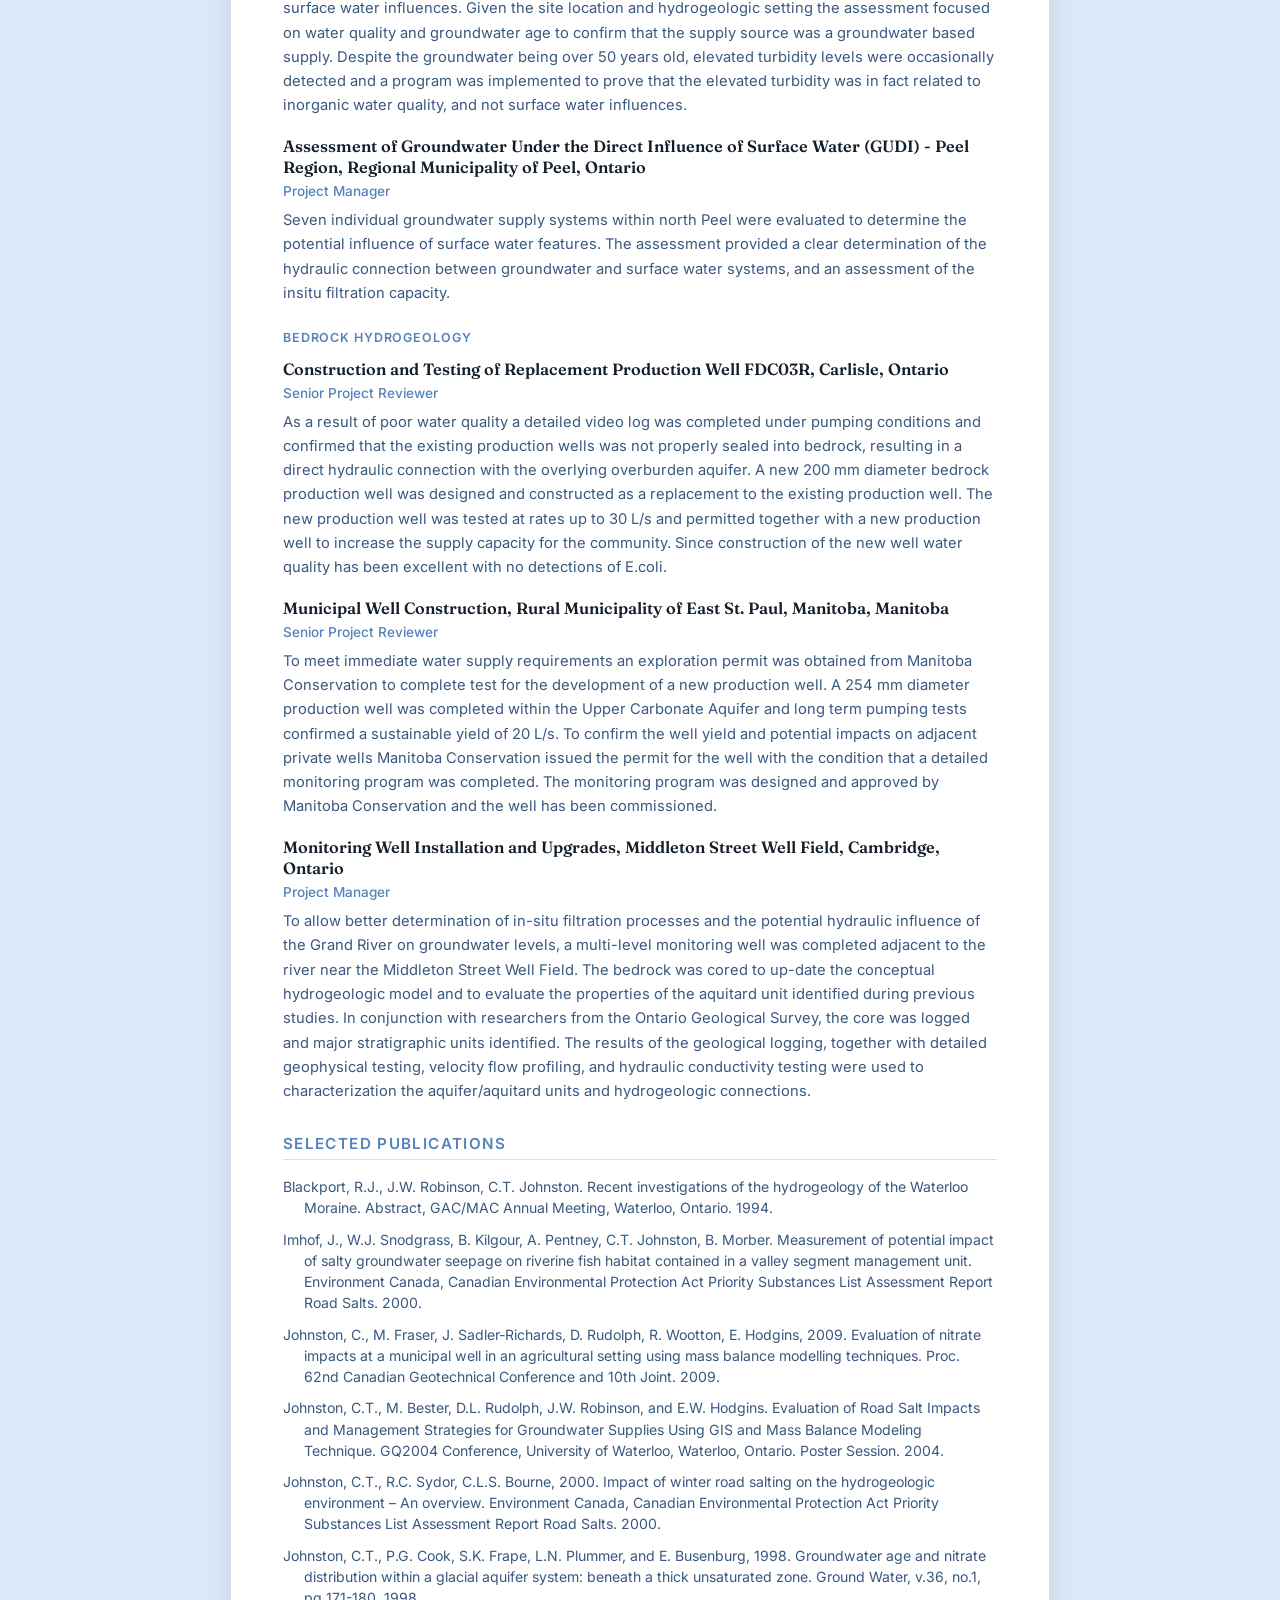
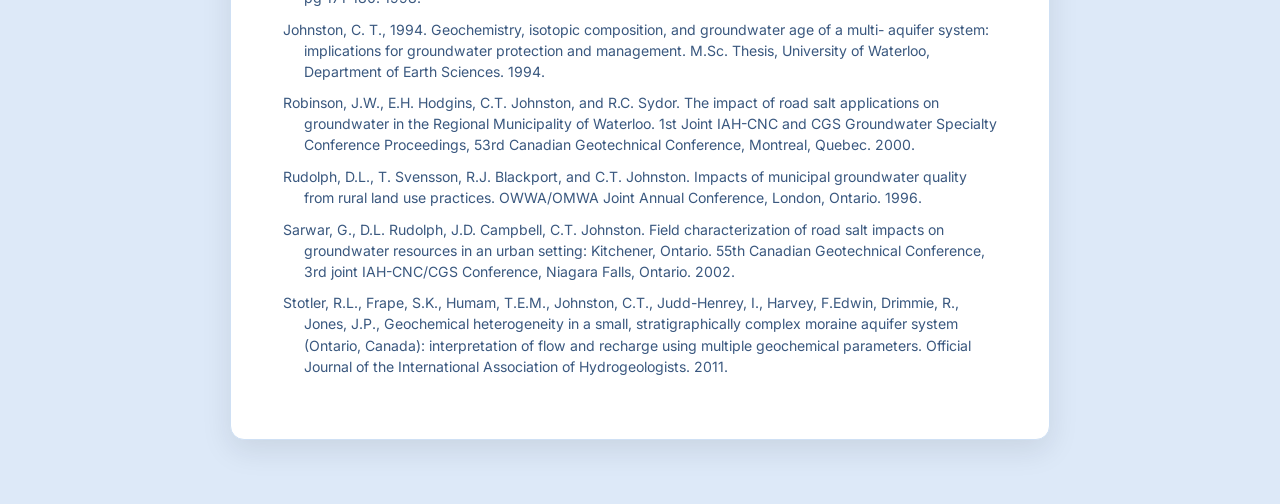
==== commit aadf45c0: "Add ?v=2 cache-busting tags to CSS/JS/favicon links Co-Authored-By: Claude Opus 4.7 (1M context) <no" ====
--- a/resume.html
+++ b/resume.html
@@ -5,12 +5,12 @@
   <meta name="viewport" content="width=device-width, initial-scale=1.0" />
   <title>Craig Johnston — Résumé</title>
   <meta name="description" content="Résumé of Craig Johnston, Senior Hydrogeologist (P.Geo.) at SLR Consulting (Canada) Ltd." />
-  <link rel="icon" href="favicon.svg" type="image/svg+xml" />
+  <link rel="icon" href="favicon.svg?v=2" type="image/svg+xml" />
   <link rel="preconnect" href="https://fonts.googleapis.com" />
   <link rel="preconnect" href="https://fonts.gstatic.com" crossorigin />
   <link href="https://fonts.googleapis.com/css2?family=Fraunces:opsz,wght@9..144,400;9..144,500;9..144,600&family=Inter:wght@400;500;600&display=swap" rel="stylesheet" />
-  <link rel="stylesheet" href="styles.css" />
-  <link rel="stylesheet" href="resume.css" />
+  <link rel="stylesheet" href="styles.css?v=2" />
+  <link rel="stylesheet" href="resume.css?v=2" />
 </head>
 <body>
   <div class="toolbar no-print">
--- a/styles.css
+++ b/styles.css
@@ -1,22 +1,23 @@
 /* ===========================================================
    Craig Johnston — personal site
-   Warm & professional theme
+   FourSnow palette — cool blue theme (light)
+   #70a9f3 bright · #5682bb steel · #3a587f slate · #141f2c navy
    =========================================================== */
 
 :root {
-  --bg:        #fbf7f1;  /* warm cream */
-  --bg-alt:    #f3ece1;  /* deeper cream for alternating sections */
+  --bg:        #eef4fc;  /* pale blue */
+  --bg-alt:    #dde9f8;  /* deeper pale blue for alternating sections */
   --card:      #ffffff;
-  --ink:       #2c2723;  /* warm near-black */
-  --muted:     #6b6258;  /* warm gray, secondary text */
-  --accent:    #b5654a;  /* clay / terracotta */
-  --accent-dk: #934f3a;  /* darker clay for hover */
-  --gold:      #c89a5b;  /* soft secondary accent */
-  --border:    #e7ddd0;
+  --ink:       #141f2c;  /* deep navy text */
+  --muted:     #3a587f;  /* slate blue, secondary text */
+  --accent:    #5682bb;  /* steel blue */
+  --accent-dk: #3a587f;  /* slate blue for hover */
+  --gold:      #5682bb;  /* steel blue, tag/label accent */
+  --border:    #cfe0f4;  /* light blue border */
 
   --maxw: 960px;
   --radius: 14px;
-  --shadow: 0 10px 30px rgba(76, 56, 42, 0.08);
+  --shadow: 0 10px 30px rgba(20, 31, 44, 0.10);
 
   --font-head: "Fraunces", Georgia, "Times New Roman", serif;
   --font-body: "Inter", system-ui, -apple-system, "Segoe UI", Roboto, sans-serif;
@@ -69,7 +70,7 @@
   position: sticky;
   top: 0;
   z-index: 50;
-  background: rgba(251, 247, 241, 0.85);
+  background: rgba(238, 244, 252, 0.85);
   backdrop-filter: saturate(180%) blur(10px);
   border-bottom: 1px solid var(--border);
 }
--- a/resume.css
+++ b/resume.css
@@ -9,7 +9,7 @@
   position: sticky;
   top: 0;
   z-index: 20;
-  background: rgba(243, 236, 225, 0.92);
+  background: rgba(221, 233, 248, 0.92);
   backdrop-filter: saturate(180%) blur(10px);
   border-bottom: 1px solid var(--border);
 }
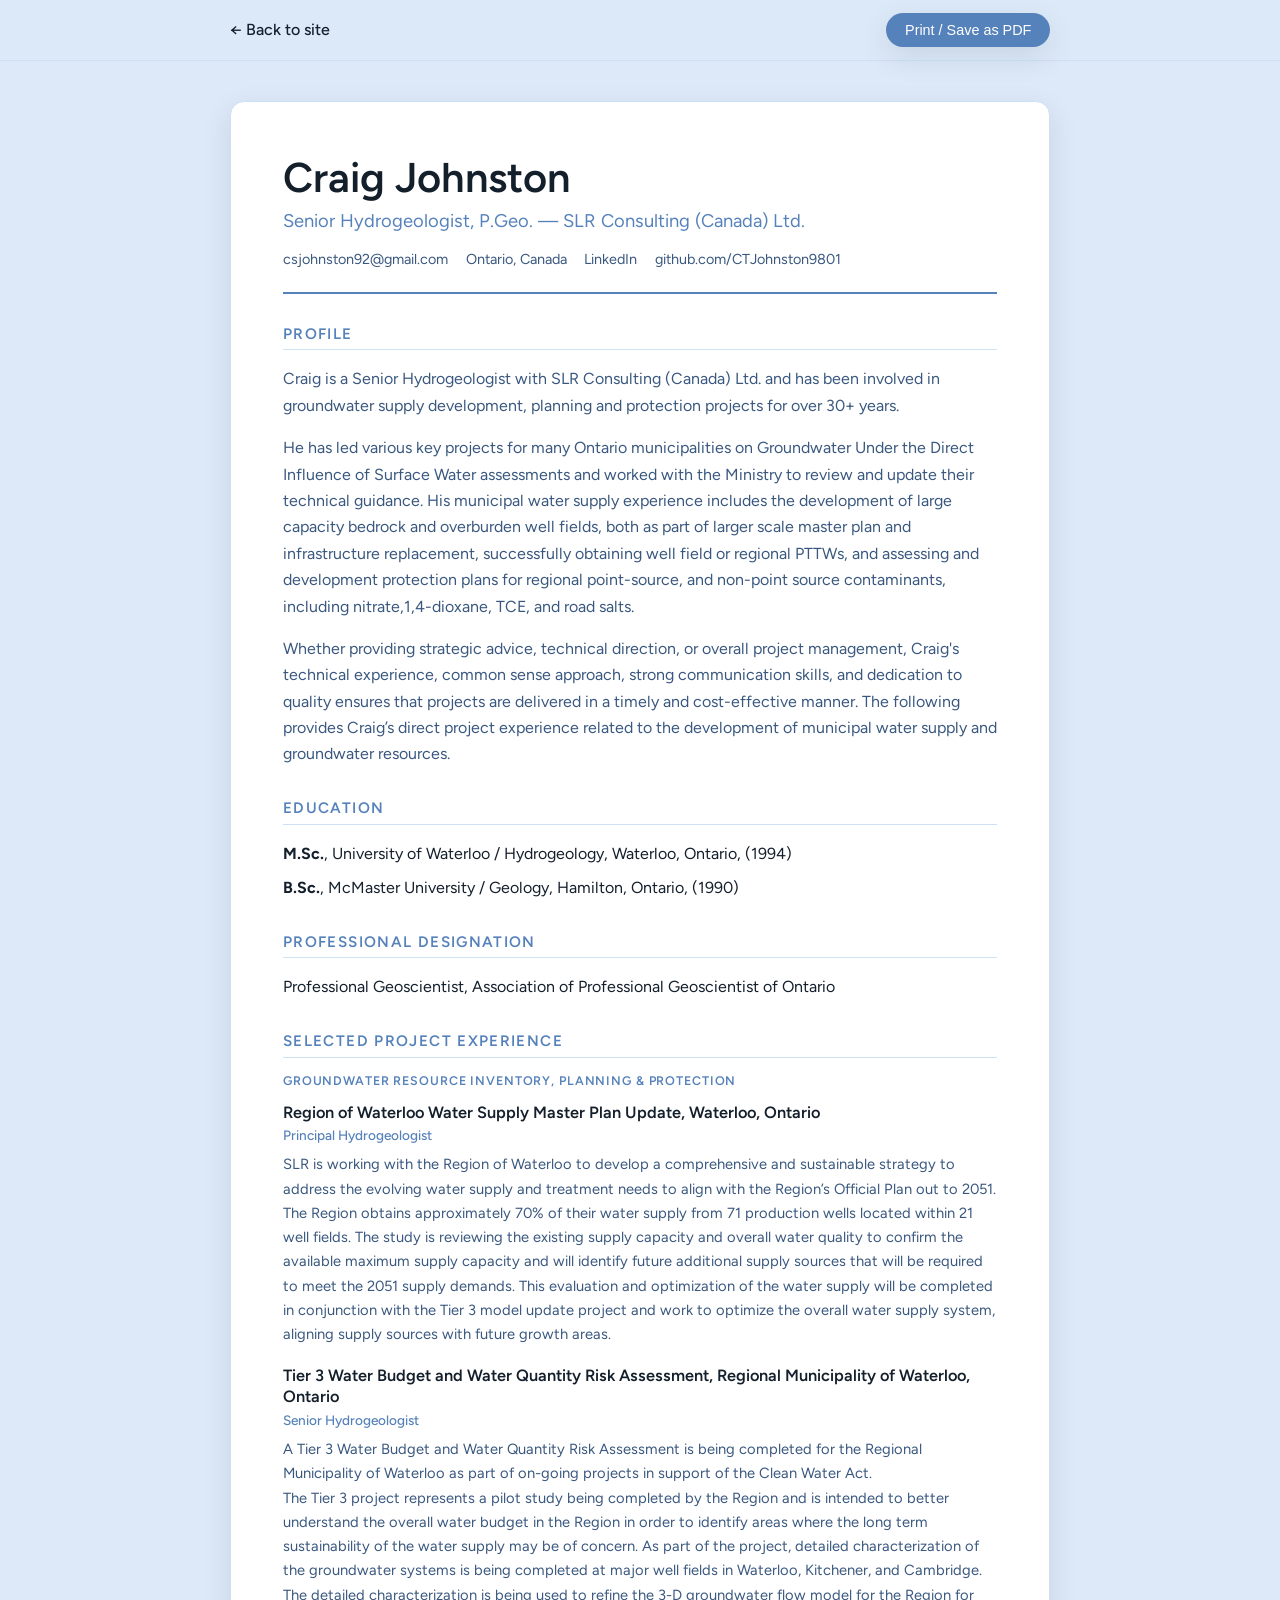
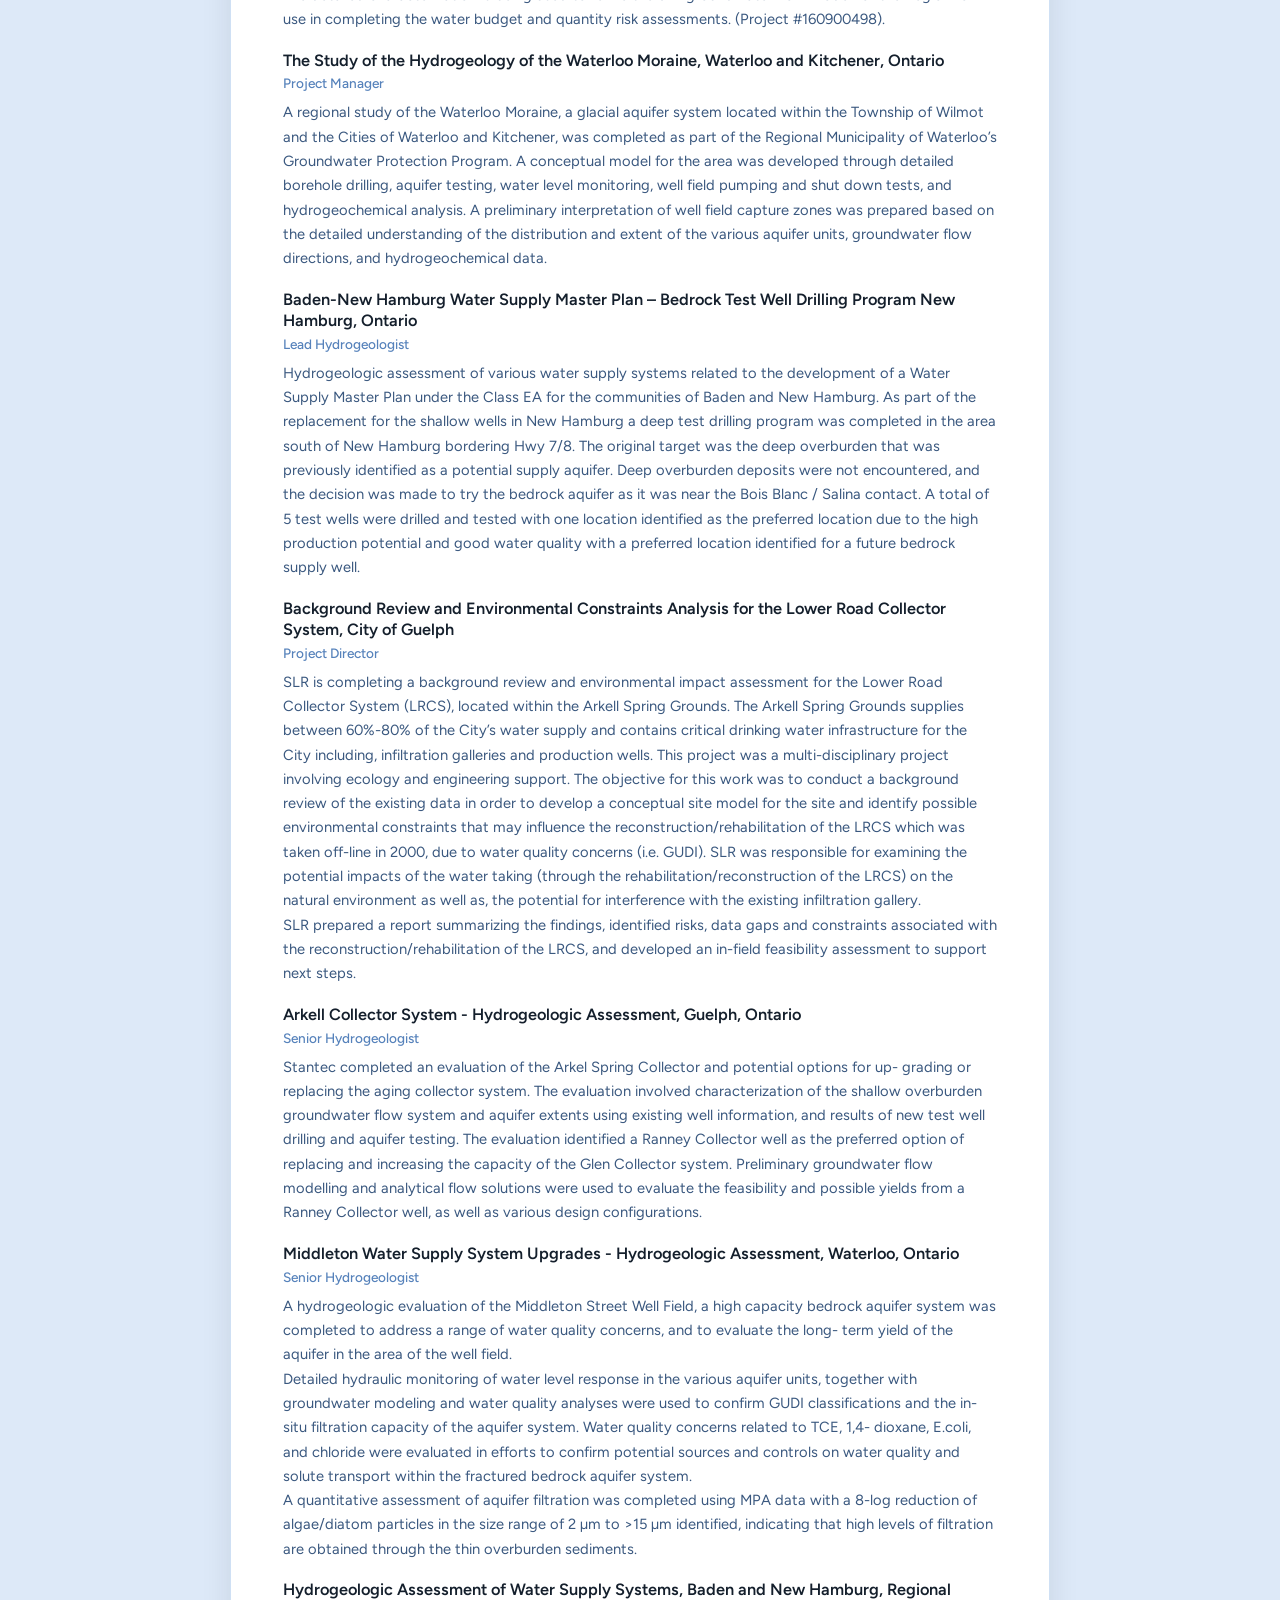
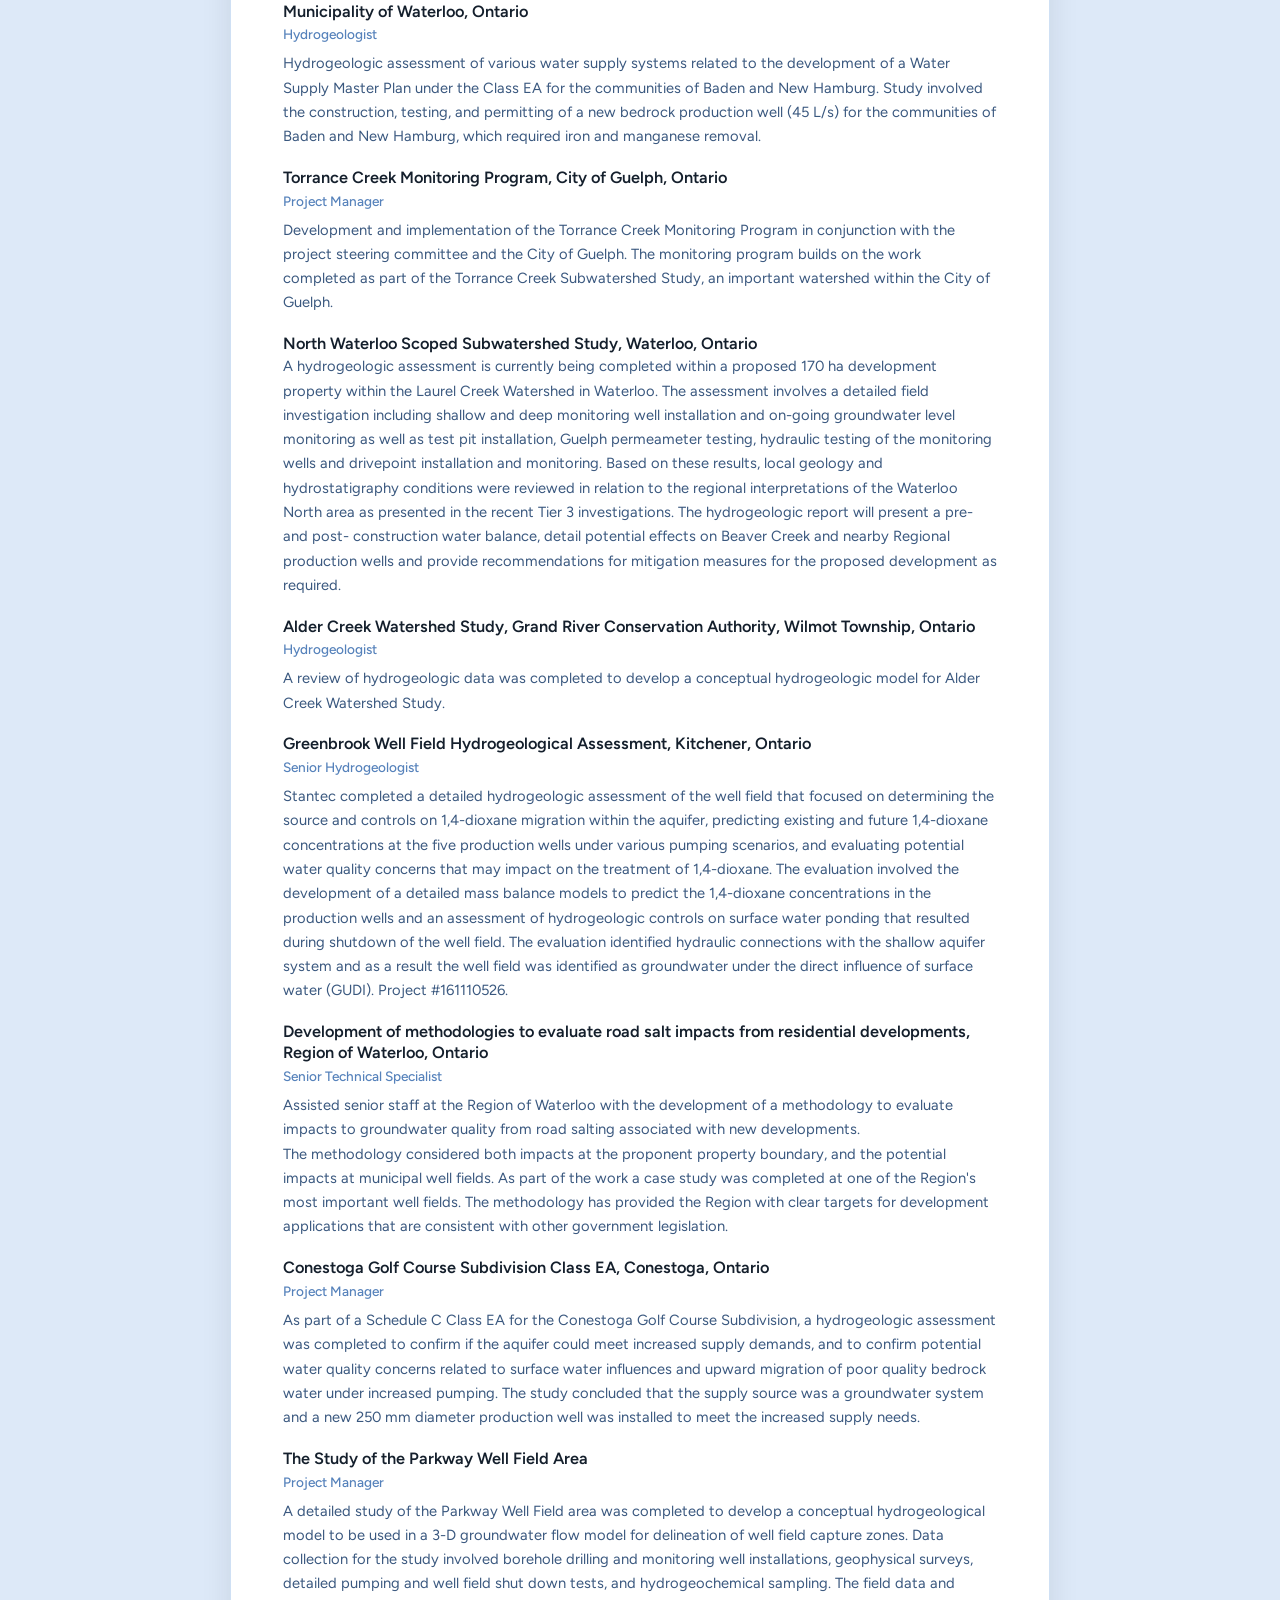
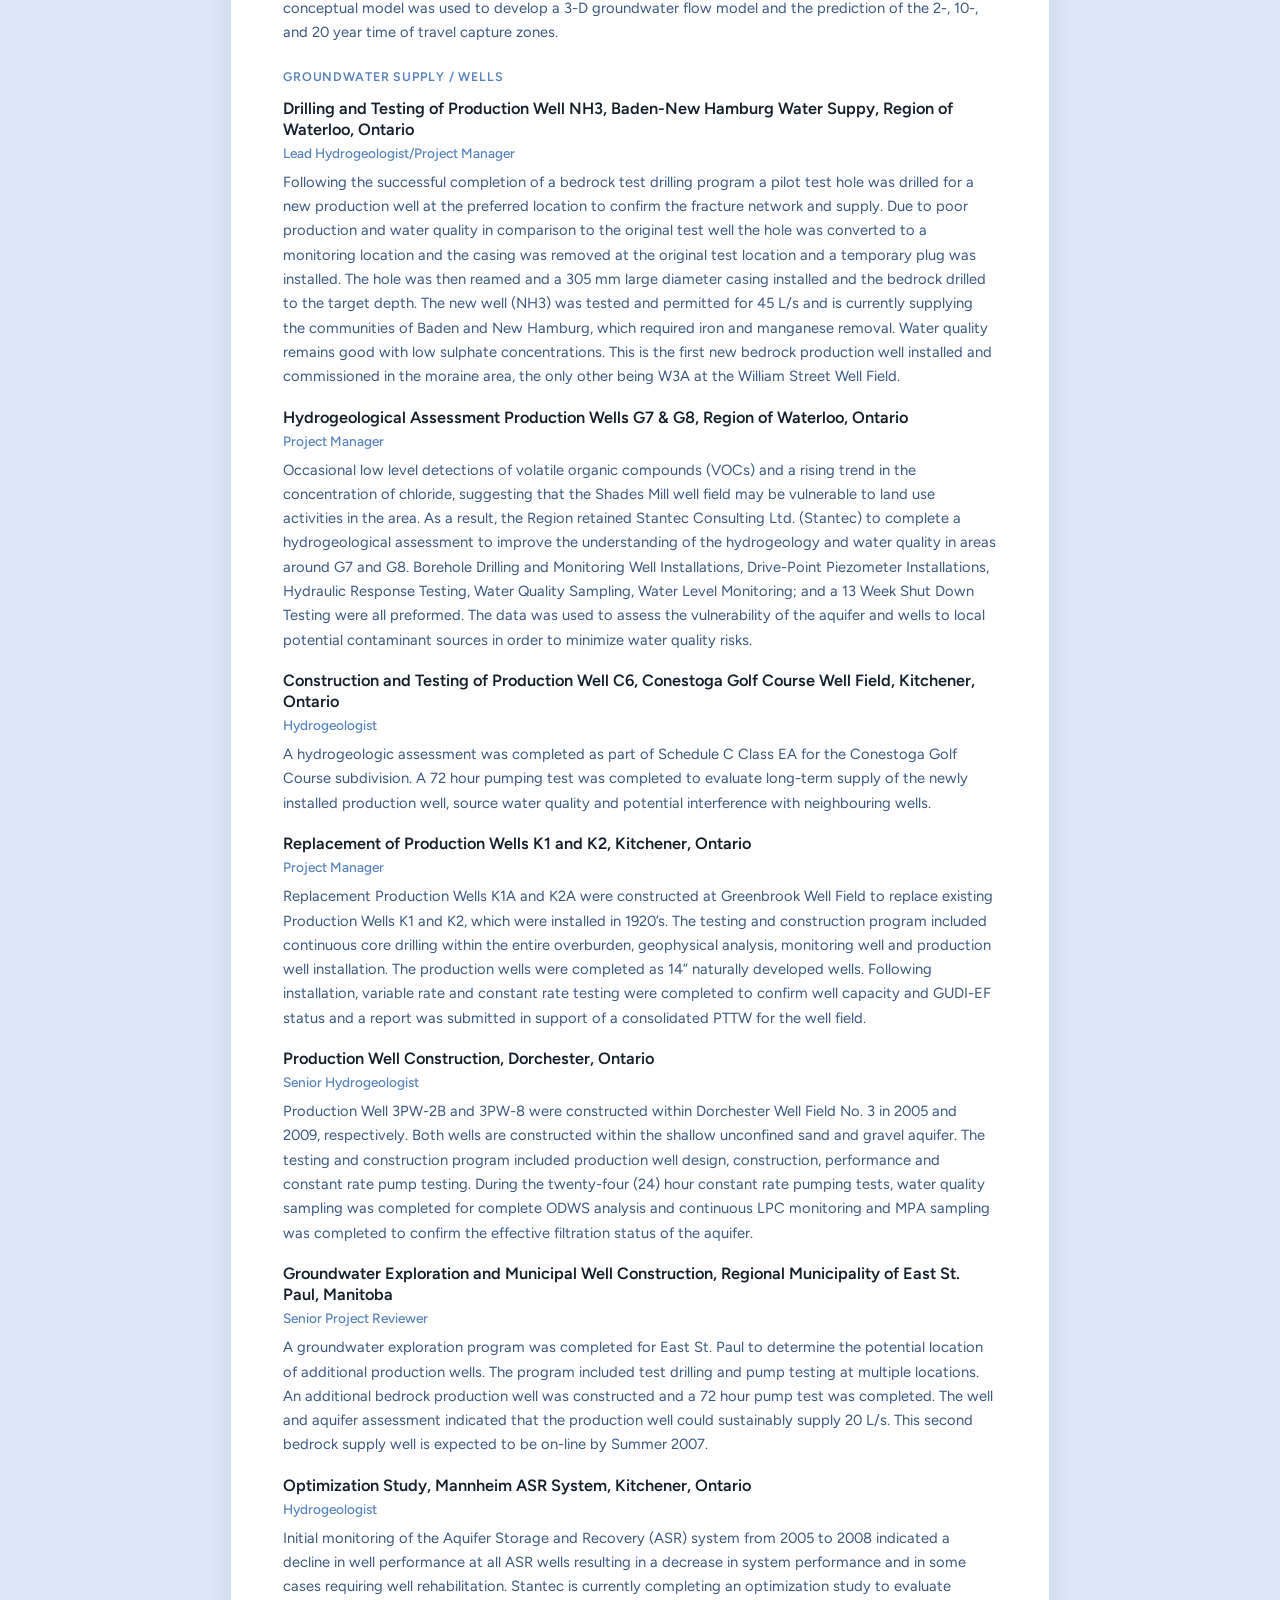
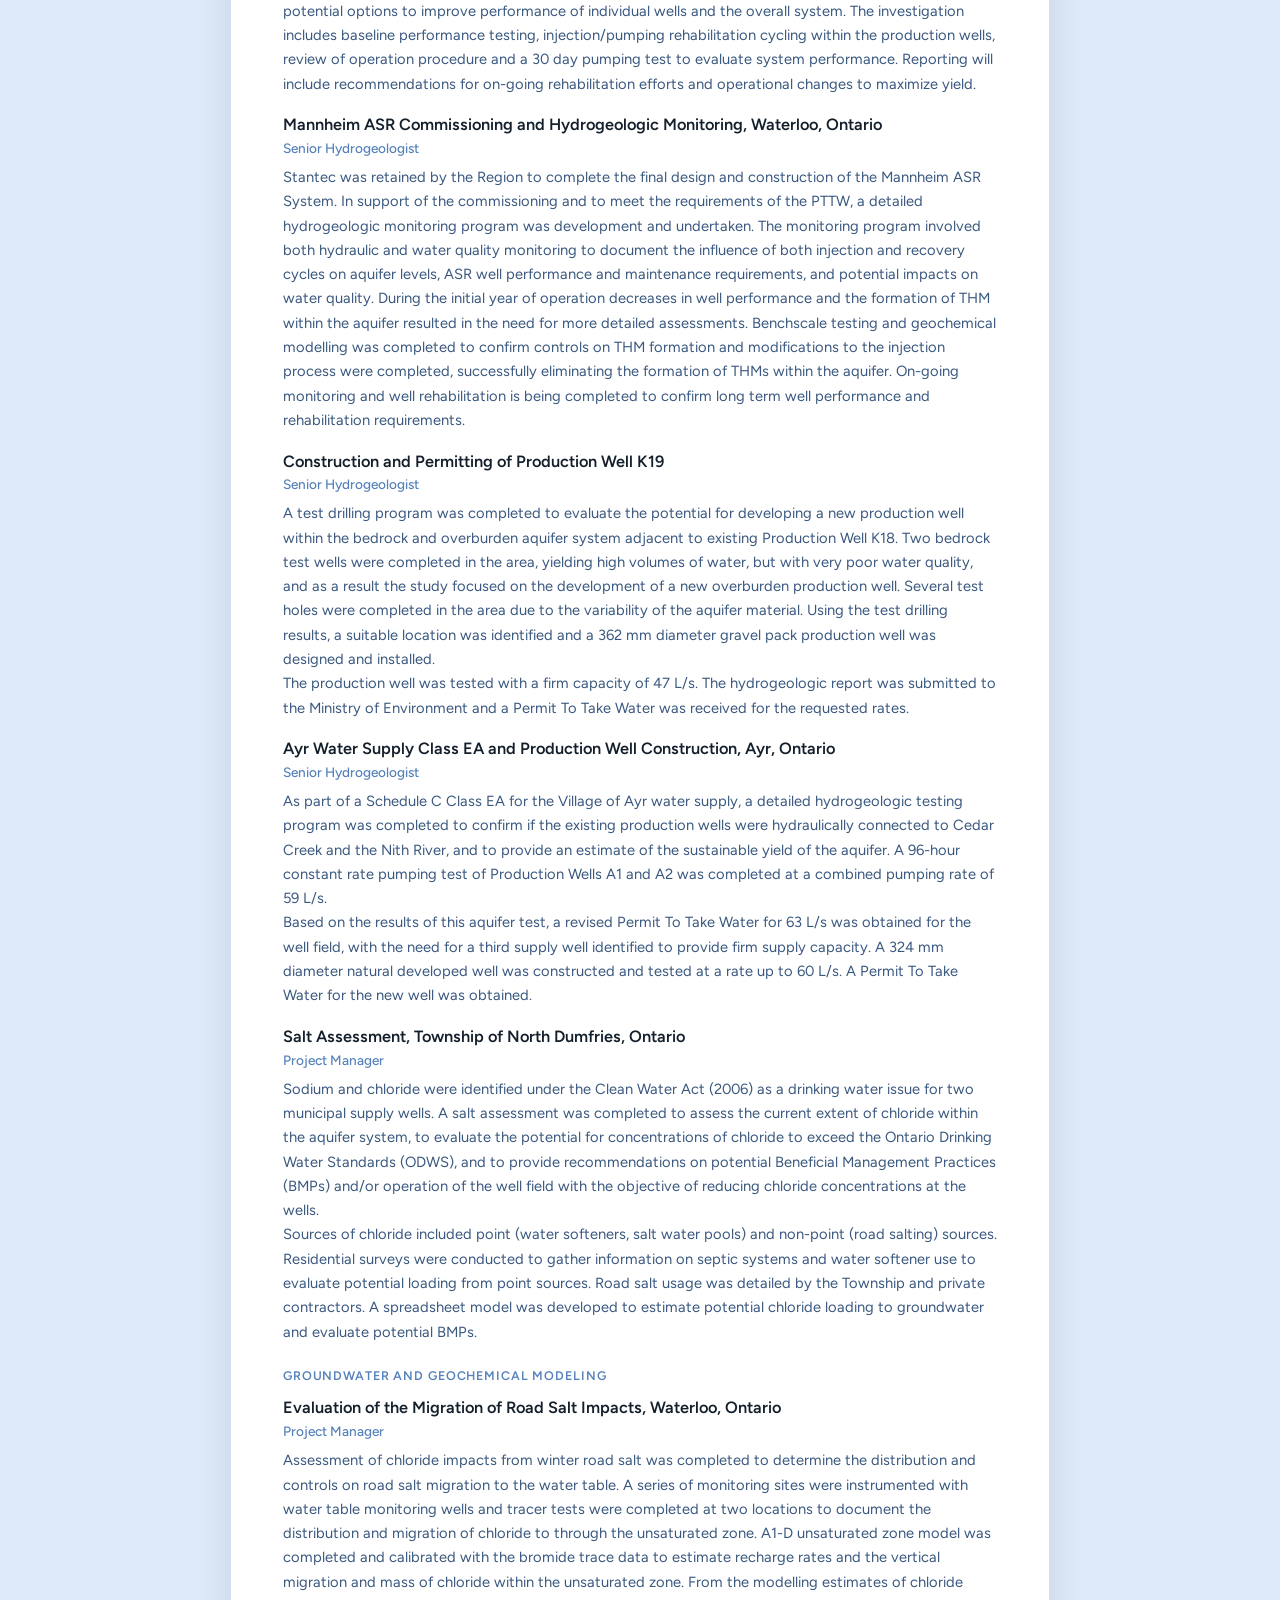
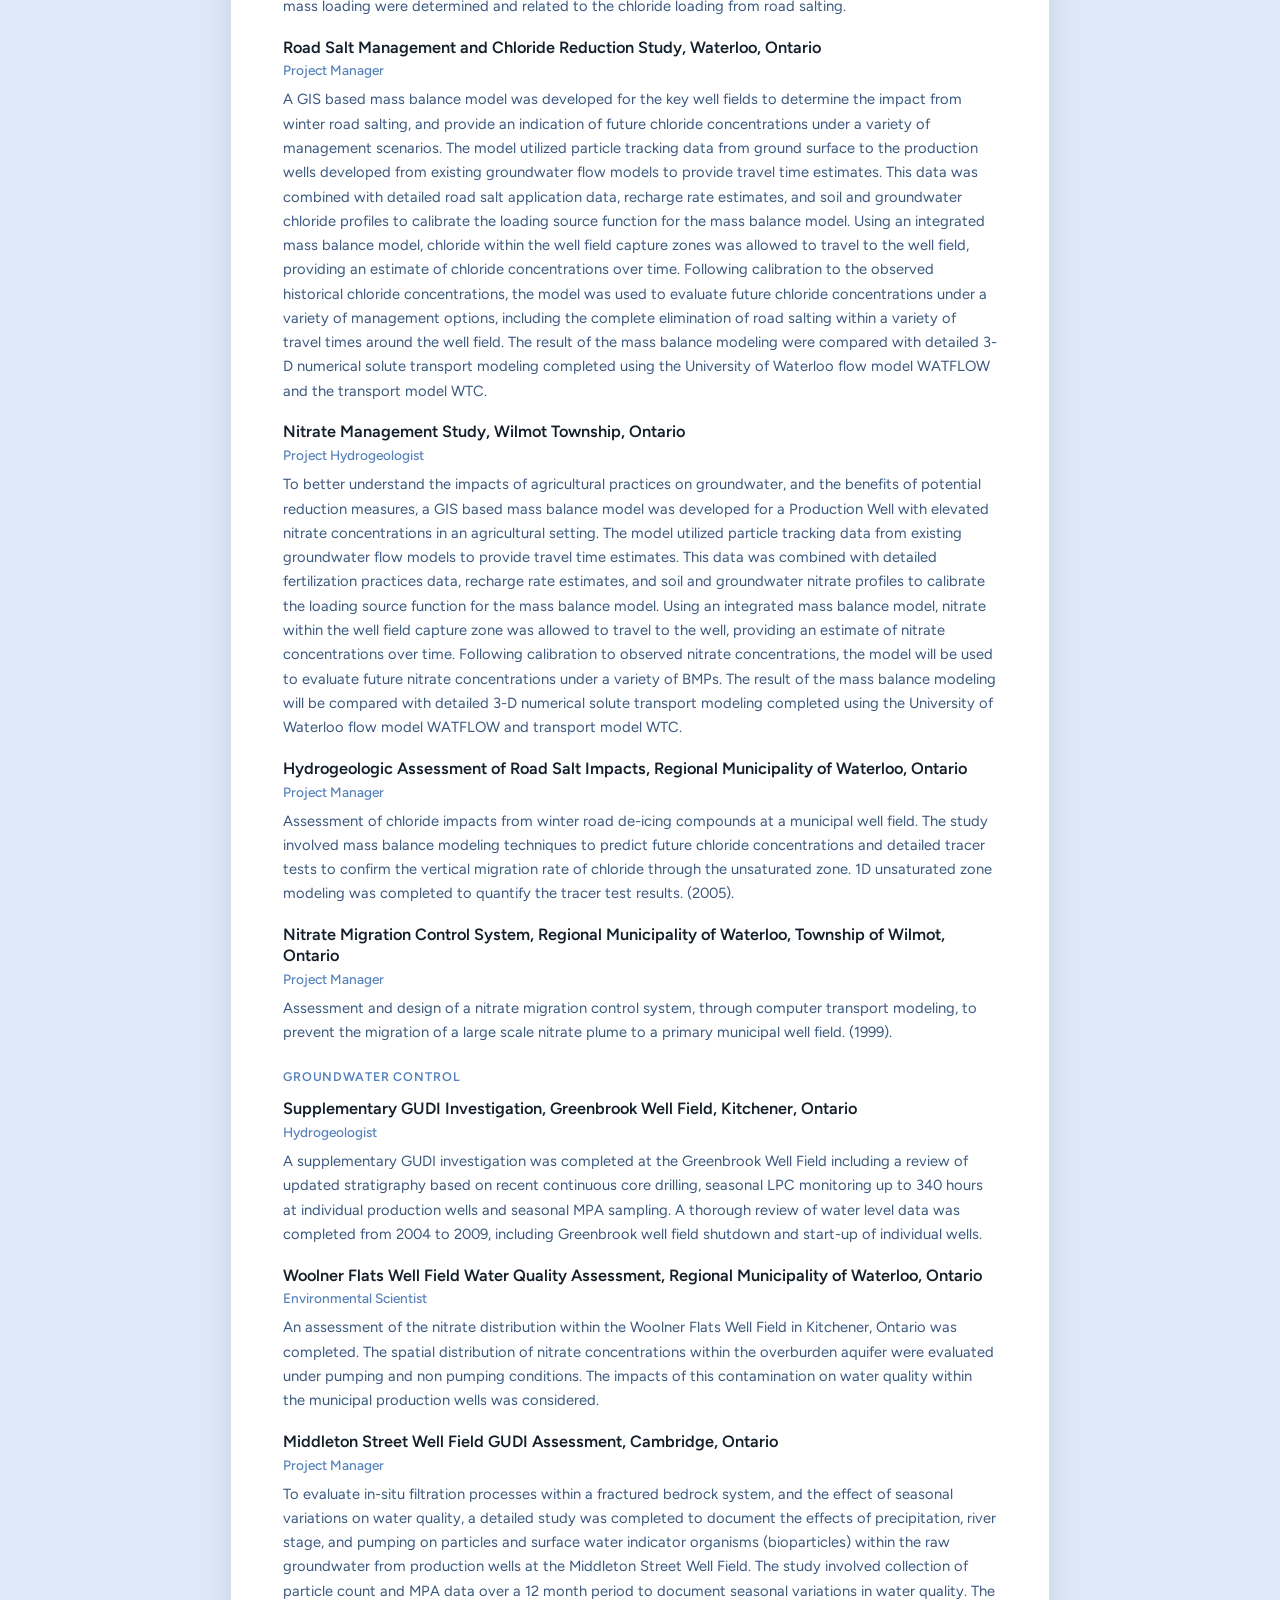
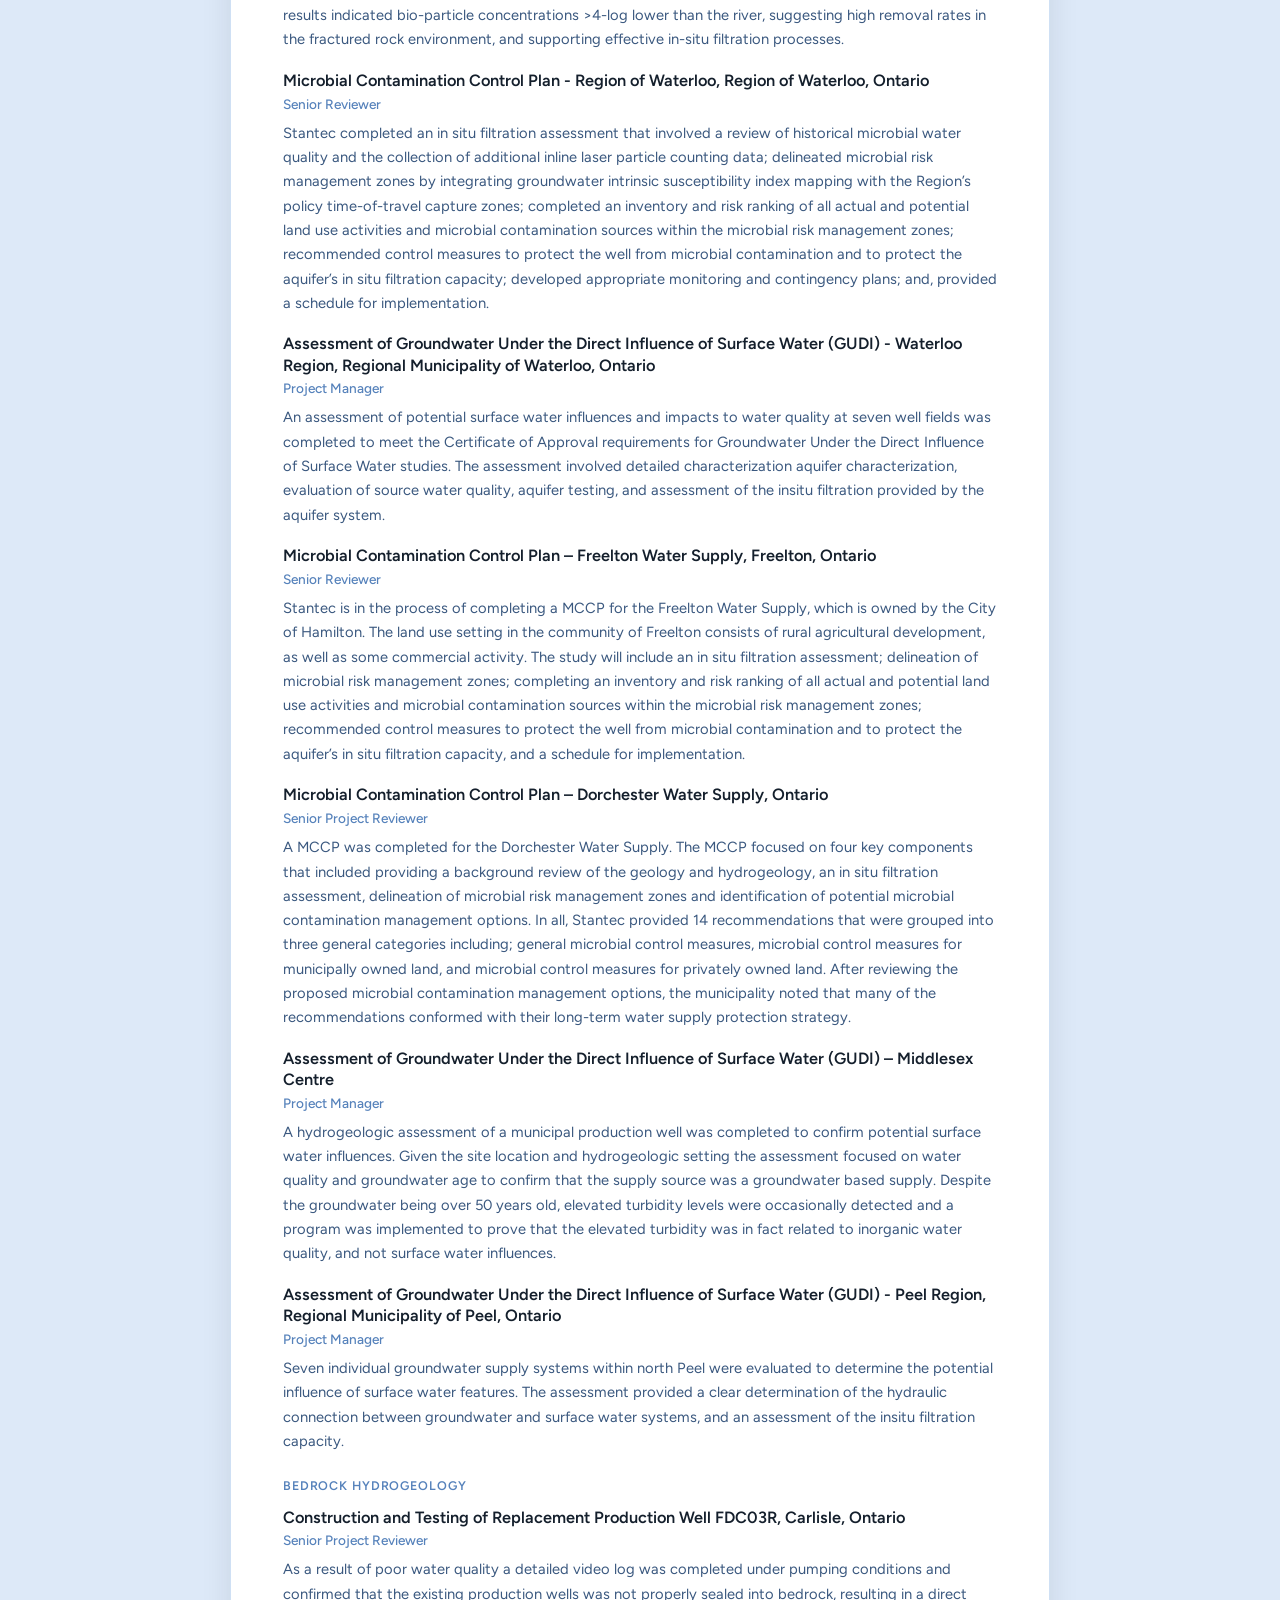
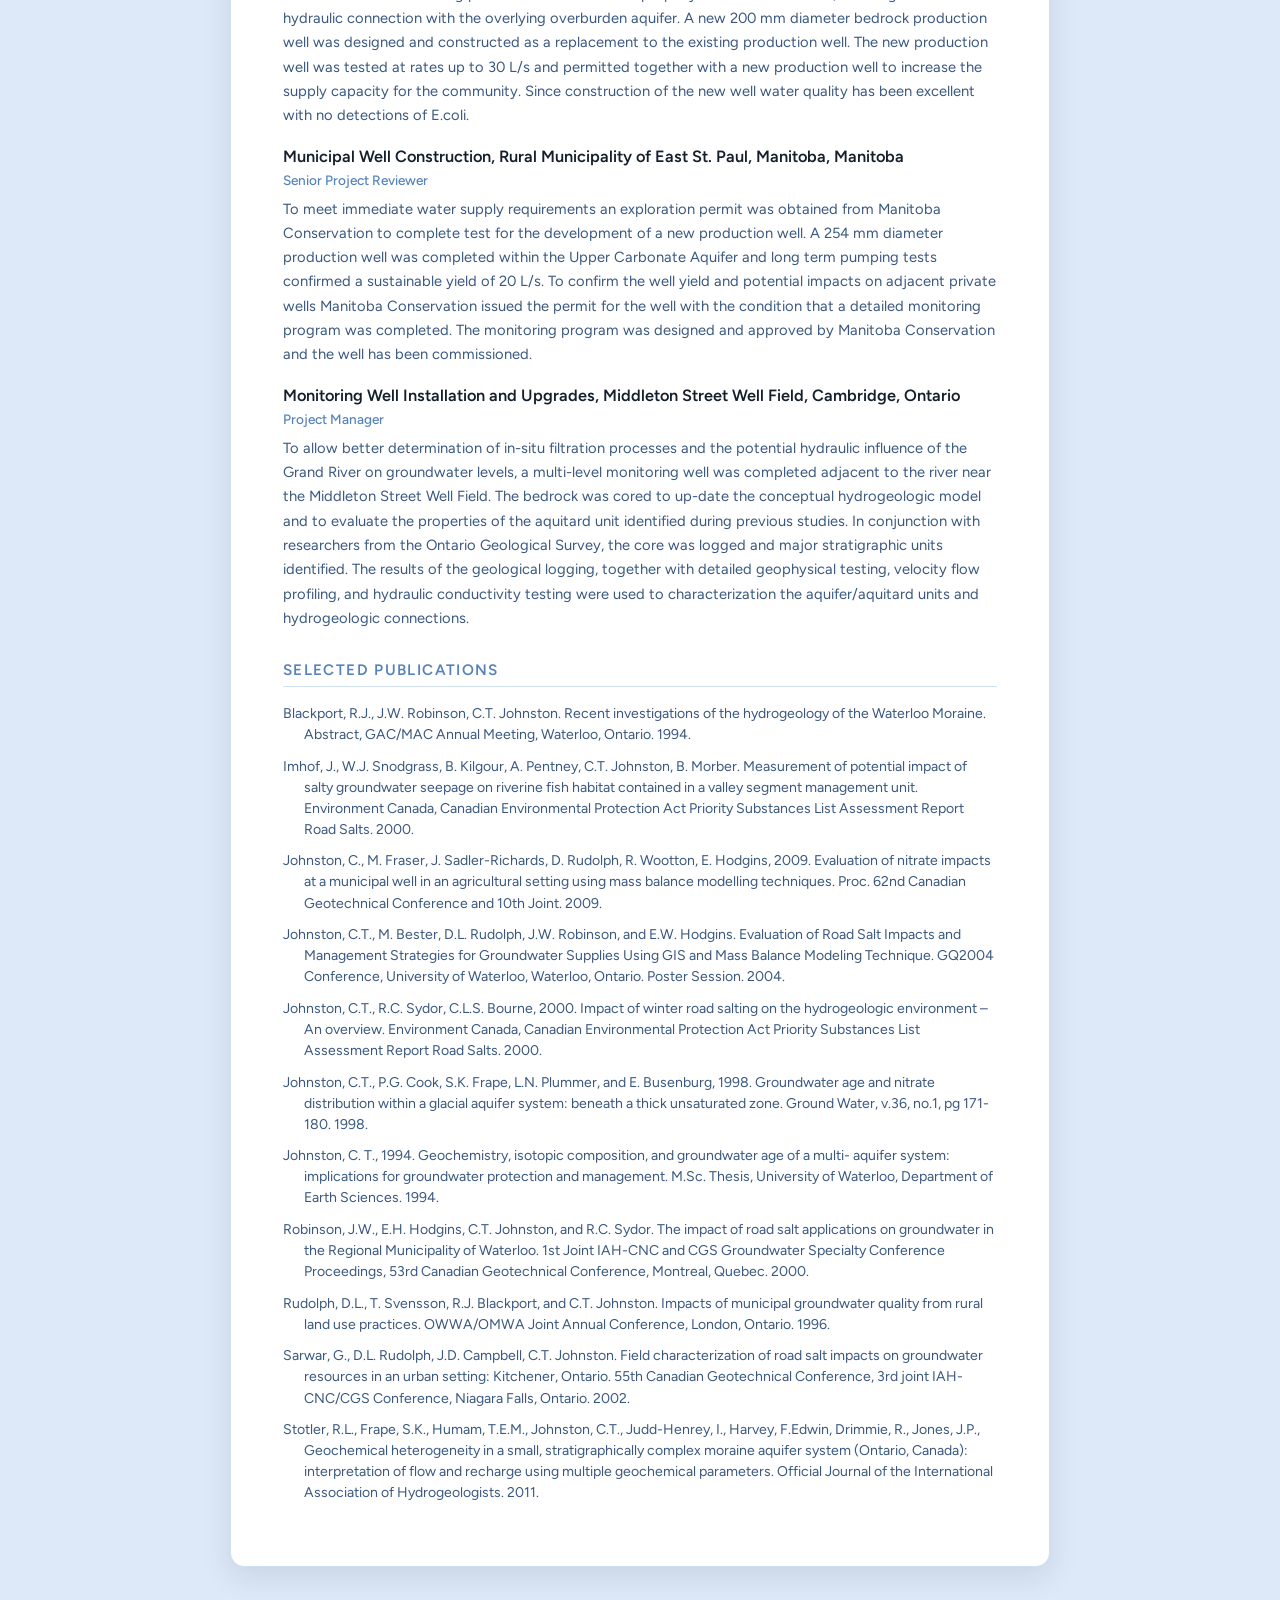
==== commit 594653cb: "Switch site font to Figtree; bump styles to v=4 Co-Authored-By: Claude Opus 4.7 (1M context) <norepl" ====
--- a/resume.html
+++ b/resume.html
@@ -8,8 +8,8 @@
   <link rel="icon" href="favicon.svg?v=2" type="image/svg+xml" />
   <link rel="preconnect" href="https://fonts.googleapis.com" />
   <link rel="preconnect" href="https://fonts.gstatic.com" crossorigin />
-  <link href="https://fonts.googleapis.com/css2?family=Fraunces:opsz,wght@9..144,400;9..144,500;9..144,600&family=Inter:wght@400;500;600&display=swap" rel="stylesheet" />
-  <link rel="stylesheet" href="styles.css?v=2" />
+  <link href="https://fonts.googleapis.com/css2?family=Figtree:wght@400;500;600;700&display=swap" rel="stylesheet" />
+  <link rel="stylesheet" href="styles.css?v=4" />
   <link rel="stylesheet" href="resume.css?v=2" />
 </head>
 <body>
--- a/styles.css
+++ b/styles.css
@@ -19,8 +19,8 @@
   --radius: 14px;
   --shadow: 0 10px 30px rgba(20, 31, 44, 0.10);
 
-  --font-head: "Fraunces", Georgia, "Times New Roman", serif;
-  --font-body: "Inter", system-ui, -apple-system, "Segoe UI", Roboto, sans-serif;
+  --font-head: "Figtree", system-ui, -apple-system, "Segoe UI", Roboto, sans-serif;
+  --font-body: "Figtree", system-ui, -apple-system, "Segoe UI", Roboto, sans-serif;
 }
 
 /* ----- Reset & base ----- */
@@ -229,6 +229,8 @@
   gap: 1rem;
 }
 .site-footer p { margin: 0; color: var(--muted); font-size: 0.9rem; }
+.footer-links { display: flex; align-items: center; gap: 1.5rem; }
+.footer-links a { font-size: 0.9rem; font-weight: 500; }
 .back-to-top { font-size: 0.9rem; font-weight: 500; }
 
 /* ----- Scroll reveal ----- */
